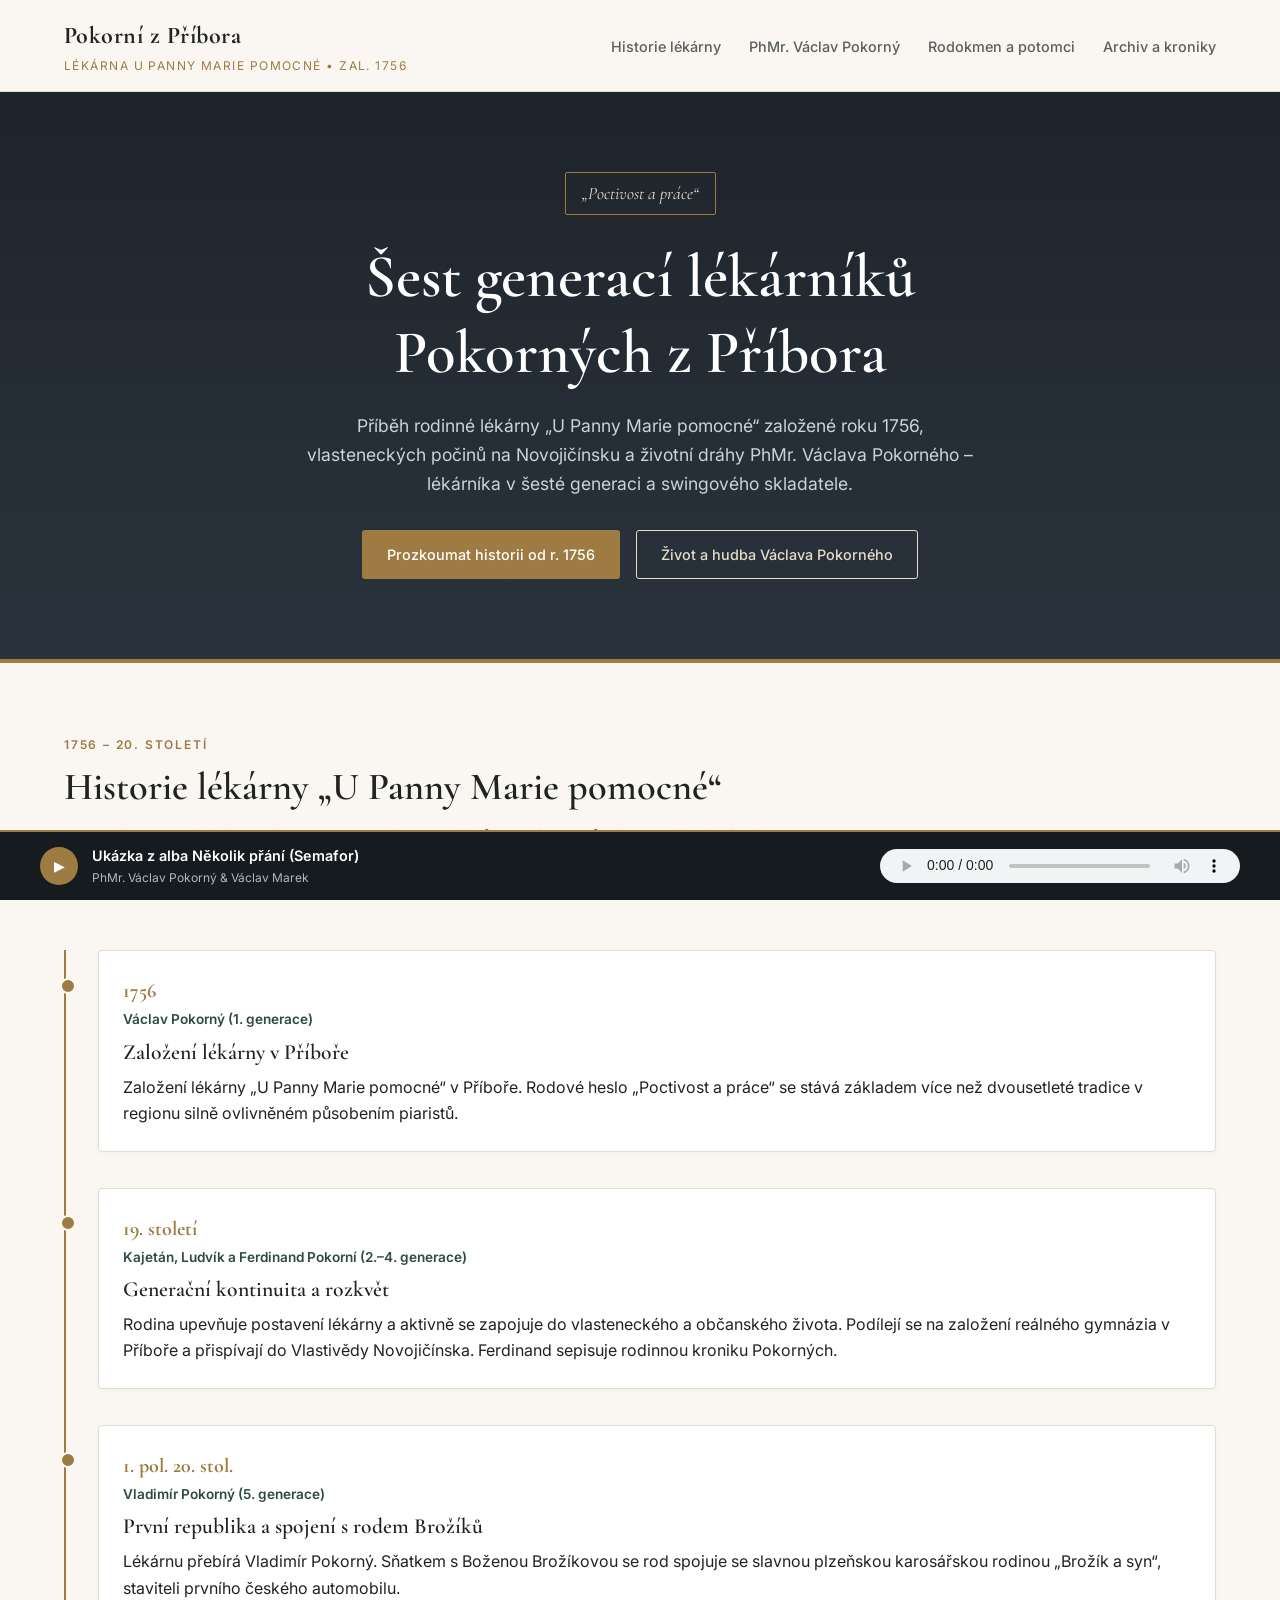
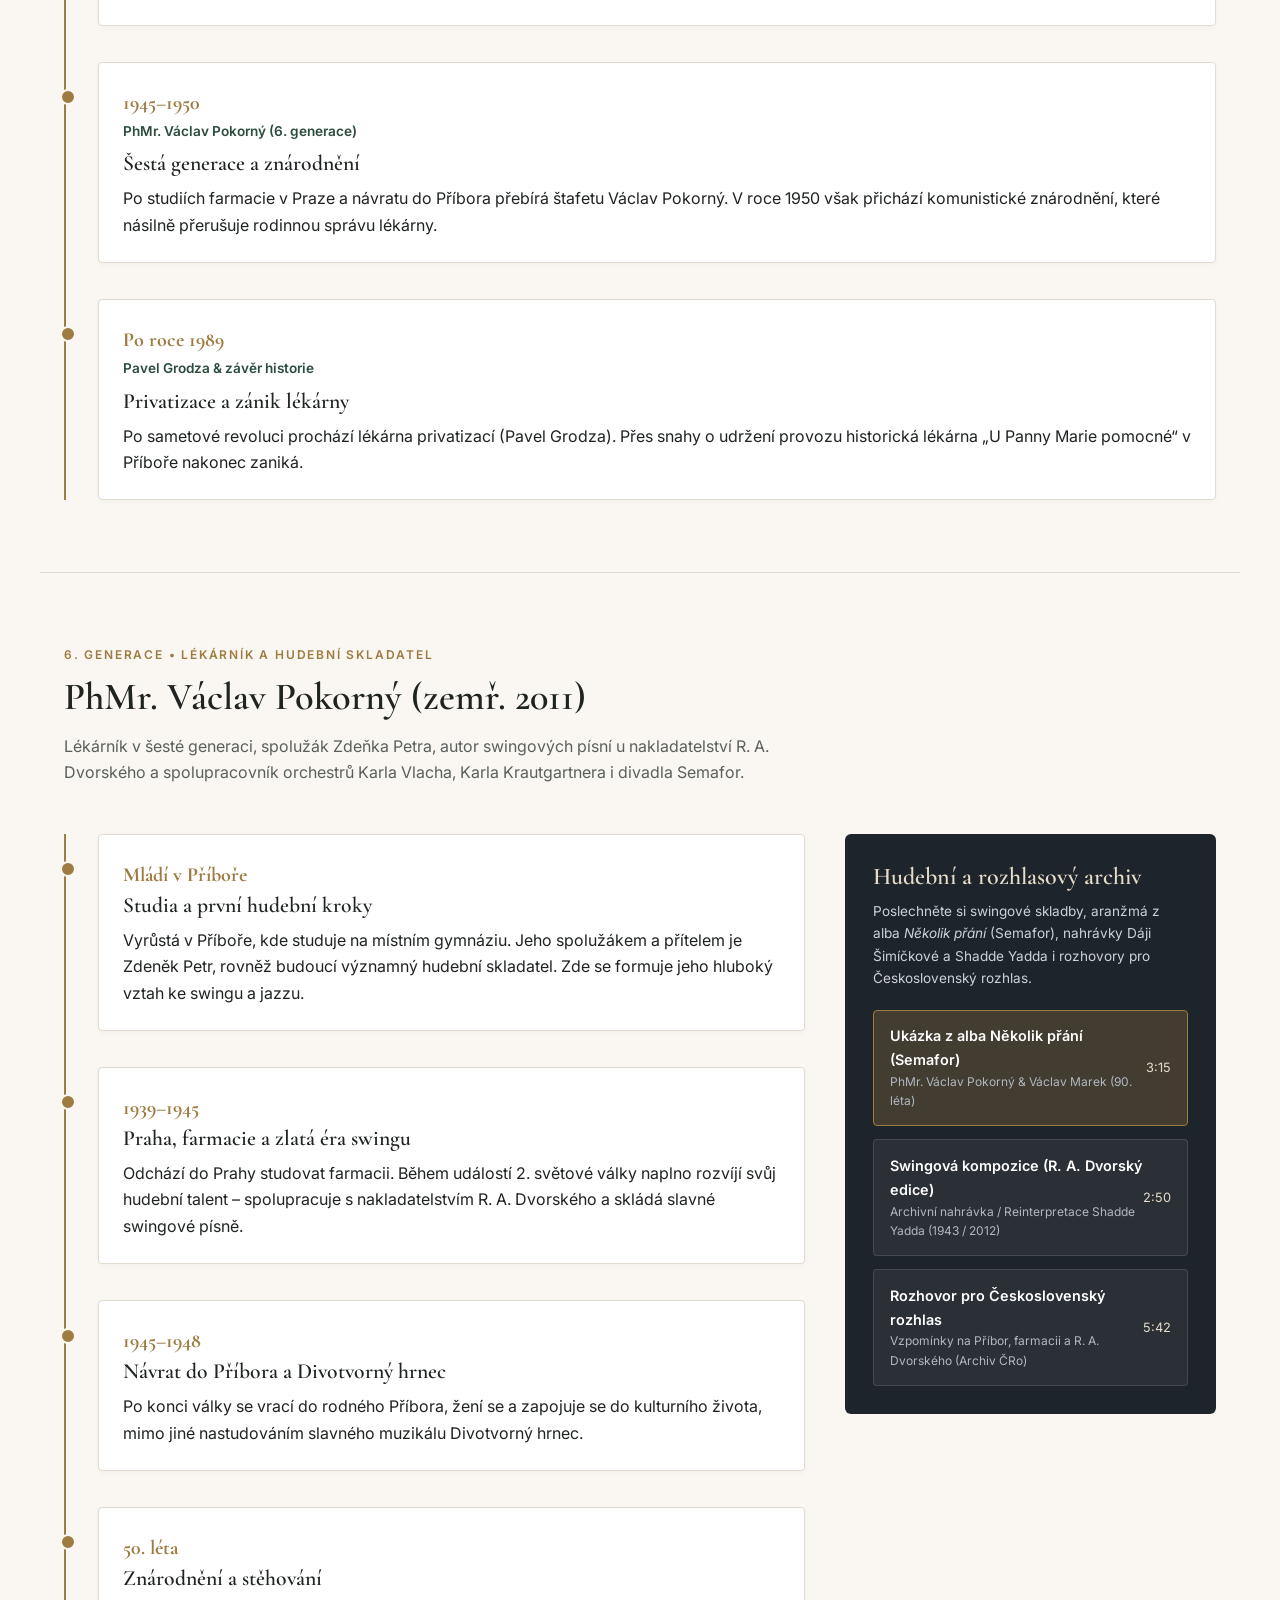
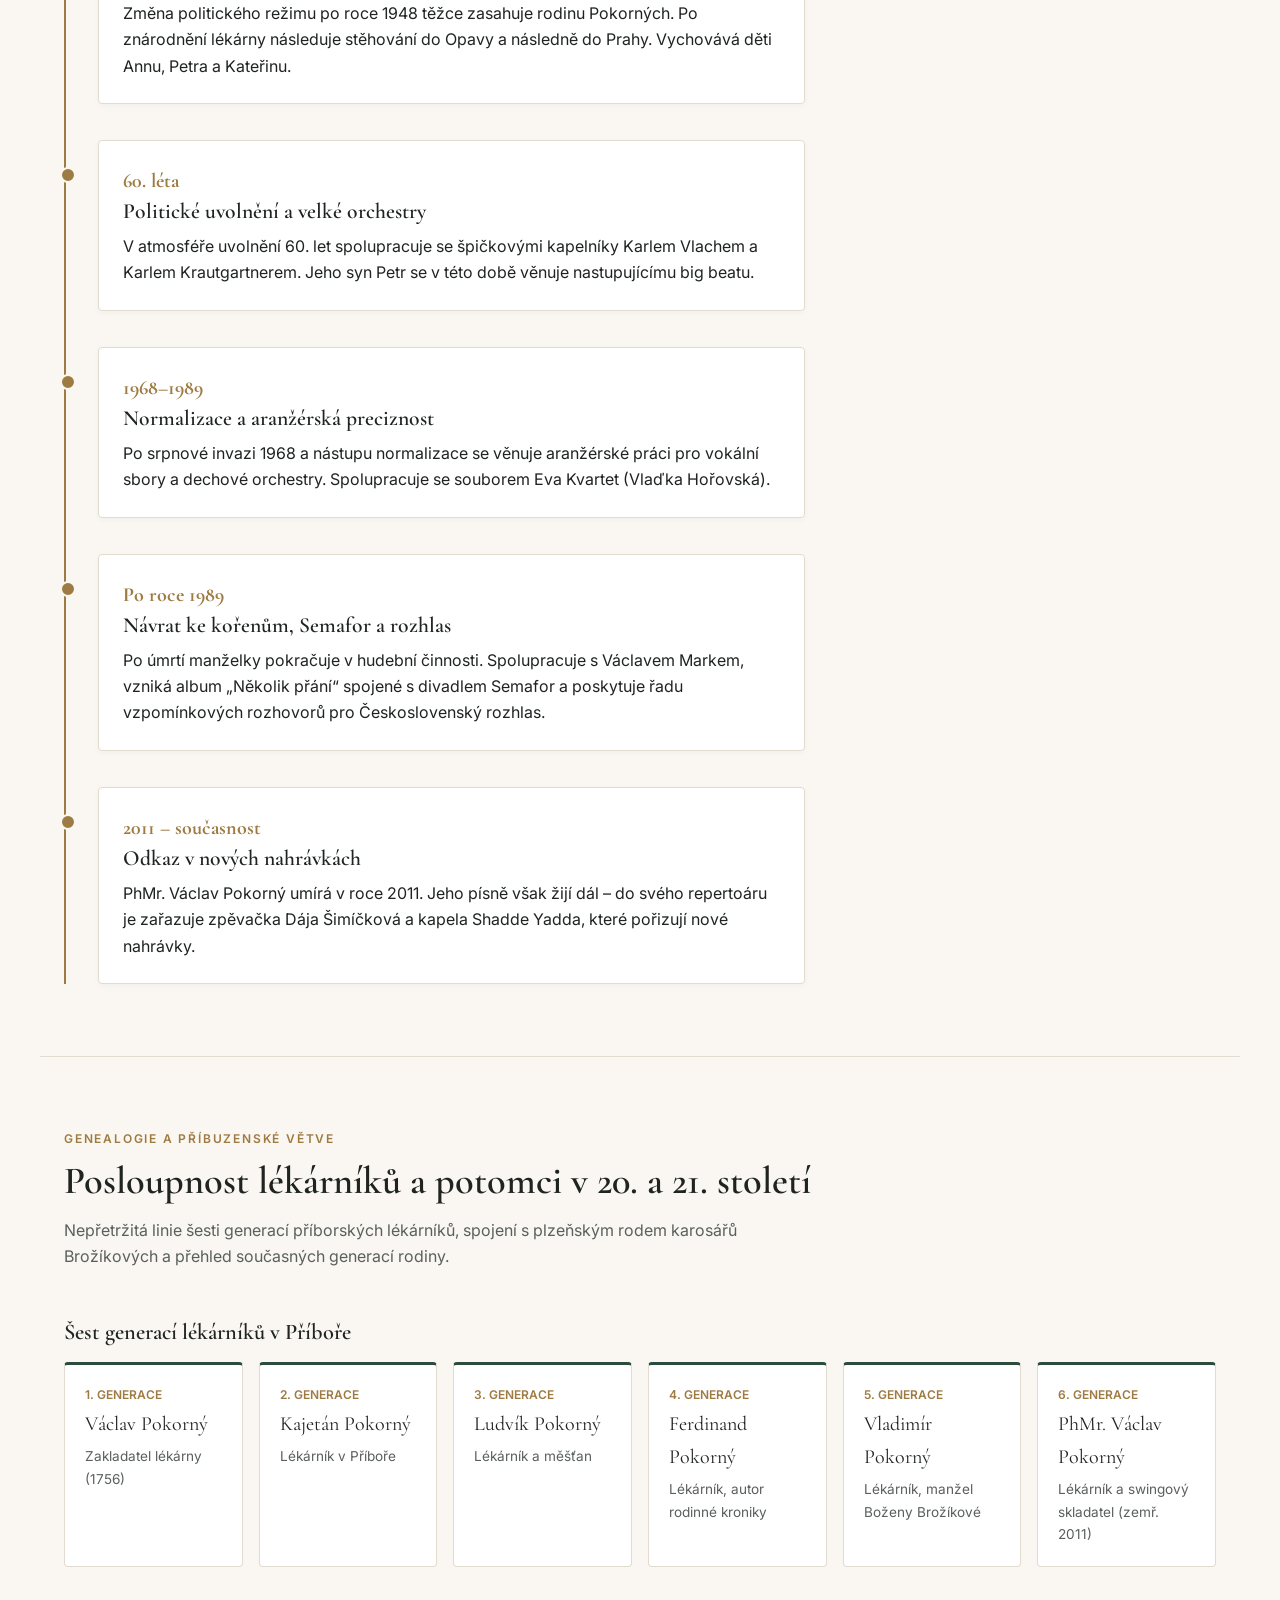
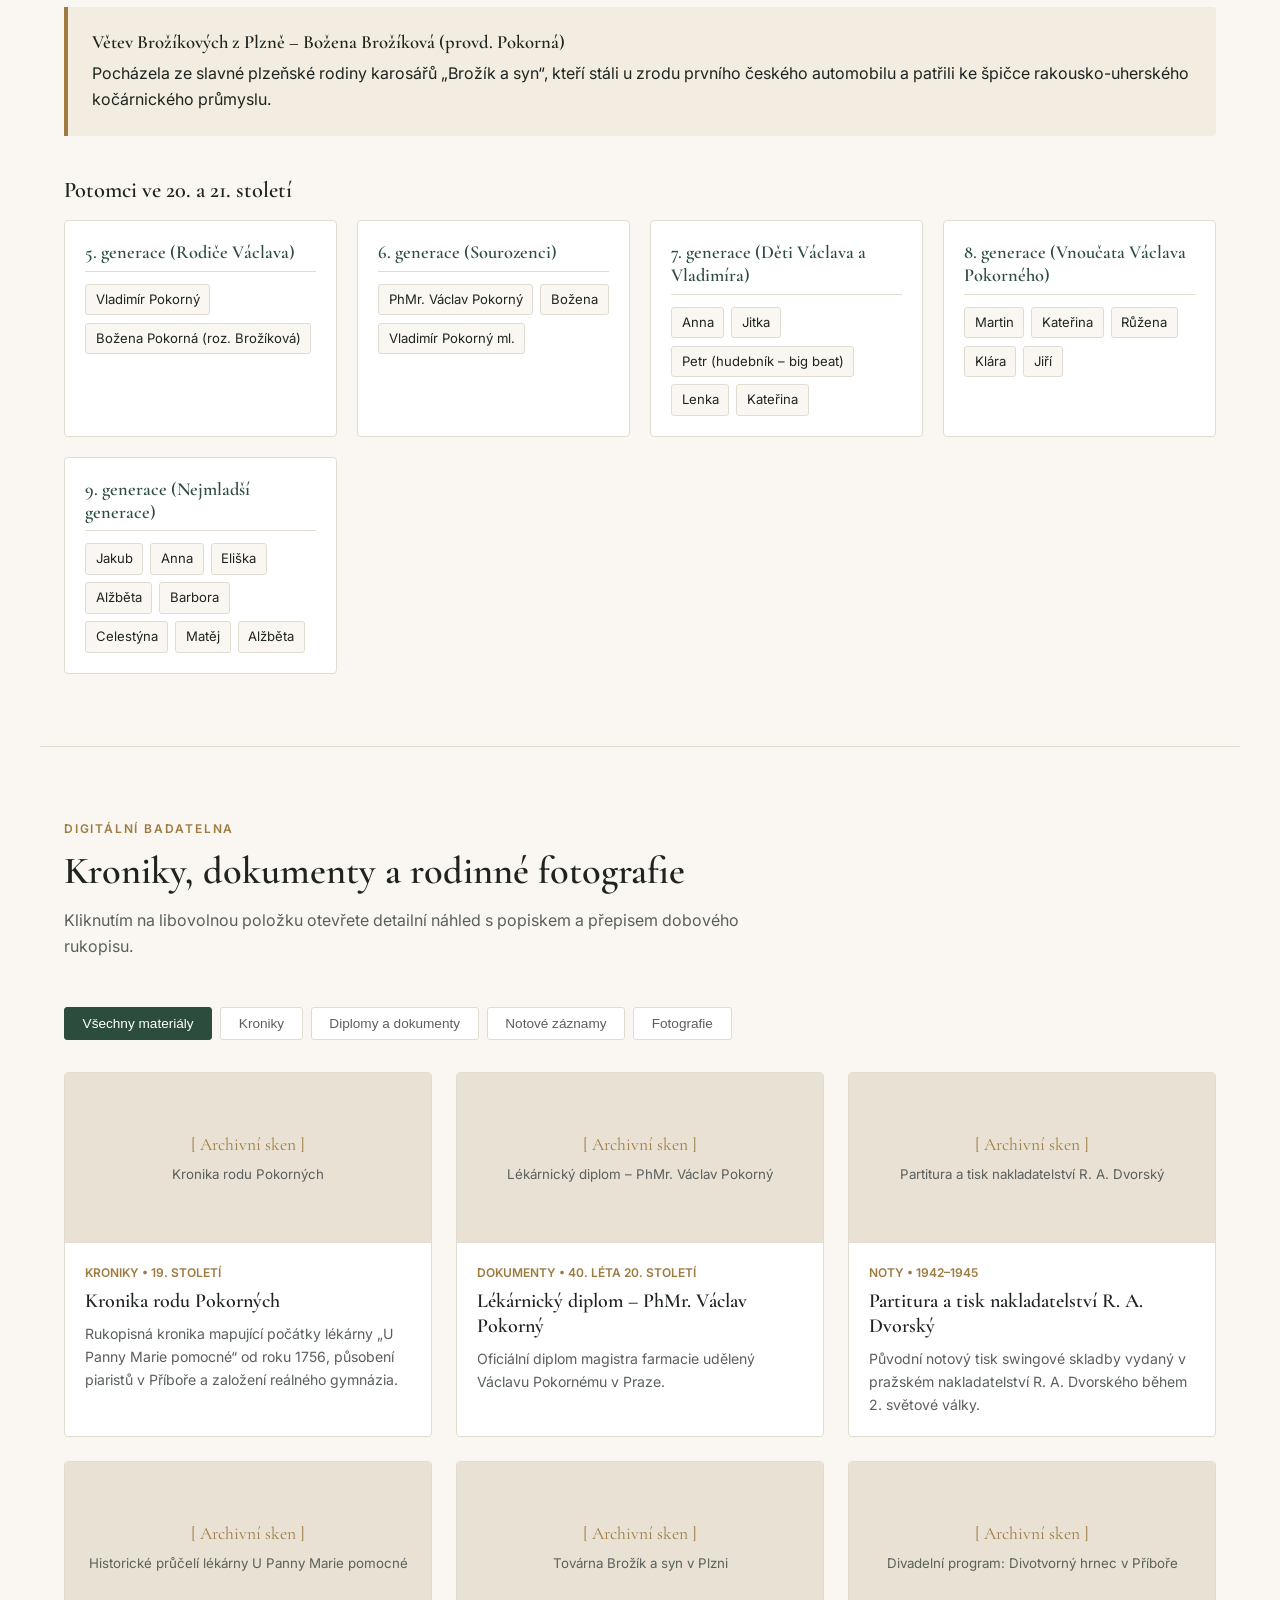
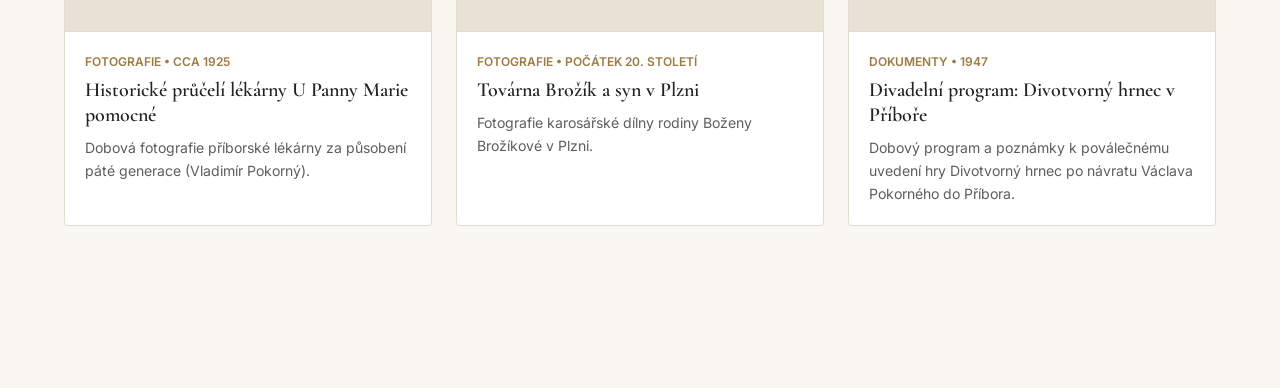
==== index.html @ 1d38cc92 "On branch master Initial commit  Changes to be committed: new file:   README.md new file:   css/styl" ====
<!DOCTYPE html>
<html lang="cs">
<head>
  <meta charset="UTF-8" />
  <meta name="viewport" content="width=device-width, initial-scale=1.0" />
  <title>Rod Pokorných z Příbora | Šest generací lékárníků</title>
  <link rel="preconnect" href="https://fonts.googleapis.com">
  <link rel="preconnect" href="https://fonts.gstatic.com" crossorigin>
  <link href="https://fonts.googleapis.com/css2?family=Cormorant+Garamond:ital,wght@0,500;0,600;0,700;1,400&family=Inter:wght@400;500;600&display=swap" rel="stylesheet">
  <link rel="stylesheet" href="css/styles.css" />
</head>
<body>

  <header class="site-header">
    <div class="nav-container">
      <a href="#" class="brand">
        <span class="brand-title">Pokorní z Příbora</span>
        <span class="brand-subtitle">Lékárna U Panny Marie pomocné • Zal. 1756</span>
      </a>
      <nav>
        <ul class="nav-links">
          <li><a href="#lekarna">Historie lékárny</a></li>
          <li><a href="#vaclav-pokorny">PhMr. Václav Pokorný</a></li>
          <li><a href="#rodokmen">Rodokmen a potomci</a></li>
          <li><a href="#archiv">Archiv a kroniky</a></li>
        </ul>
      </nav>
    </div>
  </header>

  <section class="hero">
    <div class="hero-inner">
      <div class="motto-badge">„Poctivost a práce“</div>
      <h1>Šest generací lékárníků Pokorných z Příbora</h1>
      <p>
        Příběh rodinné lékárny „U Panny Marie pomocné“ založené roku 1756, vlasteneckých počinů na Novojičínsku a životní dráhy PhMr. Václava Pokorného – lékárníka v šesté generaci a swingového skladatele.
      </p>
      <div class="hero-actions">
        <a href="#lekarna" class="btn btn-primary">Prozkoumat historii od r. 1756</a>
        <a href="#vaclav-pokorny" class="btn btn-outline">Život a hudba Václava Pokorného</a>
      </div>
    </div>
  </section>

  <!-- Section 1: Pharmacy History -->
  <section id="lekarna" class="section">
    <div class="section-header">
      <span class="section-eyebrow">1756 – 20. století</span>
      <h2 class="section-title">Historie lékárny „U Panny Marie pomocné“</h2>
      <p class="section-desc">
        Od založení první lékárny Václavem Pokorným v době působení piaristů, přes založení reálného gymnázia v Příboře a sepsání rodinné kroniky Ferdinandem Pokorným, až po znárodnění v roce 1950 a polistopadovou privatizaci.
      </p>
    </div>
    <div id="pharmacy-timeline" class="timeline"></div>
  </section>

  <!-- Section 2: PhMr. Václav Pokorný -->
  <section id="vaclav-pokorny" class="section">
    <div class="section-header">
      <span class="section-eyebrow">6. generace • Lékárník a hudební skladatel</span>
      <h2 class="section-title">PhMr. Václav Pokorný (zemř. 2011)</h2>
      <p class="section-desc">
        Lékárník v šesté generaci, spolužák Zdeňka Petra, autor swingových písní u nakladatelství R. A. Dvorského a spolupracovník orchestrů Karla Vlacha, Karla Krautgartnera i divadla Semafor.
      </p>
    </div>

    <div class="bio-grid">
      <div id="vaclav-timeline" class="timeline"></div>

      <aside class="audio-card-panel">
        <h3>Hudební a rozhlasový archiv</h3>
        <p style="font-size:0.85rem; color:#cbd2d9;">
          Poslechněte si swingové skladby, aranžmá z alba <em>Několik přání</em> (Semafor), nahrávky Dáji Šimíčkové a Shadde Yadda i rozhovory pro Československý rozhlas.
        </p>
        <div id="track-list" class="track-list"></div>
      </aside>
    </div>
  </section>

  <!-- Section 3: Family Tree & Descendants -->
  <section id="rodokmen" class="section">
    <div class="section-header">
      <span class="section-eyebrow">Genealogie a příbuzenské větve</span>
      <h2 class="section-title">Posloupnost lékárníků a potomci v 20. a 21. století</h2>
      <p class="section-desc">
        Nepřetržitá linie šesti generací příborských lékárníků, spojení s plzeňským rodem karosářů Brožíkových a přehled současných generací rodiny.
      </p>
    </div>

    <h3 style="margin-bottom:1rem; font-size:1.4rem;">Šest generací lékárníků v Příboře</h3>
    <div id="pharmacists-chain" class="lineage-chain"></div>

    <div id="brozik-box" class="brozik-callout"></div>

    <h3 style="margin-bottom:1rem; font-size:1.4rem;">Potomci ve 20. a 21. století</h3>
    <div id="modern-generations" class="generations-grid"></div>
  </section>

  <!-- Section 4: Archive & Chronicles -->
  <section id="archiv" class="section" style="border-bottom:none;">
    <div class="section-header">
      <span class="section-eyebrow">Digitální badatelna</span>
      <h2 class="section-title">Kroniky, dokumenty a rodinné fotografie</h2>
      <p class="section-desc">
        Kliknutím na libovolnou položku otevřete detailní náhled s popiskem a přepisem dobového rukopisu.
      </p>
    </div>

    <div class="filter-bar">
      <button class="filter-btn active" data-filter="all">Všechny materiály</button>
      <button class="filter-btn" data-filter="kroniky">Kroniky</button>
      <button class="filter-btn" data-filter="dokumenty">Diplomy a dokumenty</button>
      <button class="filter-btn" data-filter="noty">Notové záznamy</button>
      <button class="filter-btn" data-filter="fotografie">Fotografie</button>
    </div>

    <div id="archive-grid" class="archive-grid"></div>
  </section>

  <!-- Document Inspector Modal -->
  <div id="archive-modal" class="modal-backdrop">
    <div class="modal-window">
      <div class="modal-preview">
        <div style="font-family:var(--font-serif); font-size:1.4rem; margin-bottom:0.5rem;">Náhled archiválie</div>
        <p style="font-size:0.85rem; color:#b0b8c1;">Zde se zobrazí naskenovaný dokument ve vysokém rozlišení (JPG/PDF).</p>
      </div>
      <div class="modal-details">
        <div>
          <div id="modal-meta" class="archive-meta"></div>
          <h3 id="modal-title" style="font-size:1.6rem; margin:0.5rem 0;"></h3>
          <p id="modal-desc" style="color:var(--text-secondary); font-size:0.92rem;"></p>
          <div class="transcription-box">
            <strong>Přepis / Poznámka k dokumentu:</strong>
            <p id="modal-transcription" style="margin-top:0.35rem;"></p>
          </div>
        </div>
        <div style="margin-top:1.5rem; text-align:right;">
          <button id="modal-close" class="btn btn-primary">Zavřít náhled</button>
        </div>
      </div>
    </div>
  </div>

  <!-- Persistent Audio Player Bar -->
  <div class="audio-bar">
    <div class="audio-bar-inner">
      <div class="now-playing">
        <button id="bar-play-btn" class="play-btn" title="Přehrát / Pozastavit">▶</button>
        <div>
          <div id="bar-track-title" style="font-weight:600; font-size:0.9rem;">Vyberte skladbu</div>
          <div id="bar-track-sub" style="font-size:0.75rem; color:#b0b8c1;">Archiv PhMr. Václava Pokorného</div>
        </div>
      </div>
      <audio id="main-audio" controls style="height:34px; max-width:360px; width:100%;"></audio>
    </div>
  </div>

  <script src="data/content.js"></script>
  <script src="js/app.js"></script>
</body>
</html>
---- css/styles.css ----
:root {
  --bg-parchment: #faf7f2;
  --bg-card: #ffffff;
  --bg-dark: #1e242b;
  --text-primary: #1f2421;
  --text-secondary: #5a605d;
  --accent-gold: #9e7b42;
  --accent-gold-light: #e6dcc8;
  --accent-green: #2c4c3e;
  --border-subtle: #e2dcd0;
  --font-serif: 'Cormorant Garamond', Georgia, serif;
  --font-sans: 'Inter', -apple-system, BlinkMacSystemFont, sans-serif;
}

* {
  box-sizing: border-box;
  margin: 0;
  padding: 0;
}

html {
  scroll-behavior: smooth;
}

body {
  background-color: var(--bg-parchment);
  color: var(--text-primary);
  font-family: var(--font-sans);
  line-height: 1.65;
  padding-bottom: 90px;
}

h1, h2, h3, h4 {
  font-family: var(--font-serif);
  font-weight: 600;
  line-height: 1.25;
}

/* Header & Navigation */
.site-header {
  position: sticky;
  top: 0;
  z-index: 100;
  background: rgba(250, 247, 242, 0.95);
  backdrop-filter: blur(8px);
  border-bottom: 1px solid var(--border-subtle);
}

.nav-container {
  max-width: 1200px;
  margin: 0 auto;
  padding: 1rem 1.5rem;
  display: flex;
  justify-content: space-between;
  align-items: center;
}

.brand {
  text-decoration: none;
  color: var(--text-primary);
  display: flex;
  flex-direction: column;
}

.brand-title {
  font-family: var(--font-serif);
  font-size: 1.5rem;
  font-weight: 700;
  letter-spacing: 0.02em;
}

.brand-subtitle {
  font-size: 0.75rem;
  text-transform: uppercase;
  letter-spacing: 0.12em;
  color: var(--accent-gold);
}

.nav-links {
  display: flex;
  gap: 1.75rem;
  list-style: none;
}

.nav-links a {
  text-decoration: none;
  color: var(--text-secondary);
  font-size: 0.9rem;
  font-weight: 500;
  transition: color 0.2s;
}

.nav-links a:hover {
  color: var(--accent-gold);
}

/* Hero Section */
.hero {
  background: linear-gradient(180deg, #1e242b 0%, #2a333d 100%);
  color: #faf7f2;
  padding: 5rem 1.5rem;
  text-align: center;
  border-bottom: 4px solid var(--accent-gold);
}

.hero-inner {
  max-width: 820px;
  margin: 0 auto;
}

.motto-badge {
  display: inline-block;
  padding: 0.35rem 1rem;
  border: 1px solid var(--accent-gold);
  color: #e6dcc8;
  font-family: var(--font-serif);
  font-style: italic;
  font-size: 1.1rem;
  margin-bottom: 1.5rem;
  border-radius: 2px;
}

.hero h1 {
  font-size: clamp(2.4rem, 5vw, 3.8rem);
  margin-bottom: 1.25rem;
  color: #ffffff;
}

.hero p {
  font-size: 1.1rem;
  color: #cbd2d9;
  max-width: 680px;
  margin: 0 auto 2rem;
}

.hero-actions {
  display: flex;
  gap: 1rem;
  justify-content: center;
  flex-wrap: wrap;
}

.btn {
  display: inline-block;
  padding: 0.75rem 1.5rem;
  font-size: 0.9rem;
  font-weight: 500;
  text-decoration: none;
  border-radius: 3px;
  cursor: pointer;
  transition: all 0.2s ease;
  border: 1px solid transparent;
}

.btn-primary {
  background-color: var(--accent-gold);
  color: #ffffff;
}

.btn-primary:hover {
  background-color: #846533;
}

.btn-outline {
  border-color: #e6dcc8;
  color: #e6dcc8;
  background: transparent;
}

.btn-outline:hover {
  background: rgba(230, 220, 200, 0.1);
}

/* Sections */
.section {
  max-width: 1200px;
  margin: 0 auto;
  padding: 4.5rem 1.5rem;
  border-bottom: 1px solid var(--border-subtle);
}

.section-header {
  margin-bottom: 3rem;
}

.section-eyebrow {
  text-transform: uppercase;
  font-size: 0.75rem;
  letter-spacing: 0.15em;
  color: var(--accent-gold);
  font-weight: 600;
  display: block;
  margin-bottom: 0.5rem;
}

.section-title {
  font-size: 2.4rem;
  color: var(--text-primary);
  margin-bottom: 0.75rem;
}

.section-desc {
  color: var(--text-secondary);
  max-width: 720px;
}

/* Timeline Layout */
.timeline {
  position: relative;
  padding-left: 2rem;
  border-left: 2px solid var(--accent-gold);
  display: flex;
  flex-direction: column;
  gap: 2.25rem;
}

.timeline-item {
  position: relative;
  background: var(--bg-card);
  border: 1px solid var(--border-subtle);
  padding: 1.5rem;
  border-radius: 4px;
  box-shadow: 0 2px 6px rgba(0,0,0,0.03);
}

.timeline-item::before {
  content: '';
  position: absolute;
  left: -2.45rem;
  top: 1.65rem;
  width: 12px;
  height: 12px;
  border-radius: 50%;
  background: var(--accent-gold);
  border: 2px solid var(--bg-parchment);
}

.timeline-year {
  font-family: var(--font-serif);
  font-size: 1.25rem;
  font-weight: 700;
  color: var(--accent-gold);
}

.timeline-person {
  font-size: 0.85rem;
  font-weight: 600;
  color: var(--accent-green);
  margin-bottom: 0.5rem;
}

.timeline-title {
  font-size: 1.35rem;
  margin-bottom: 0.5rem;
}

/* Two Column Bio + Audio */
.bio-grid {
  display: grid;
  grid-template-columns: 2fr 1fr;
  gap: 2.5rem;
  align-items: start;
}

.audio-card-panel {
  background: var(--bg-dark);
  color: #ffffff;
  padding: 1.75rem;
  border-radius: 6px;
  position: sticky;
  top: 90px;
}

.audio-card-panel h3 {
  font-size: 1.5rem;
  margin-bottom: 0.5rem;
  color: #e6dcc8;
}

.track-list {
  margin-top: 1.25rem;
  display: flex;
  flex-direction: column;
  gap: 0.85rem;
}

.track-item {
  background: rgba(255,255,255,0.06);
  border: 1px solid rgba(255,255,255,0.12);
  padding: 0.85rem 1rem;
  border-radius: 4px;
  cursor: pointer;
  display: flex;
  justify-content: space-between;
  align-items: center;
  transition: background 0.2s;
}

.track-item:hover, .track-item.active {
  background: rgba(158, 123, 66, 0.28);
  border-color: var(--accent-gold);
}

.track-info-title {
  font-weight: 600;
  font-size: 0.9rem;
}

.track-info-sub {
  font-size: 0.75rem;
  color: #b0b8c1;
}

/* Family Tree Section */
.lineage-chain {
  display: grid;
  grid-template-columns: repeat(auto-fit, minmax(175px, 1fr));
  gap: 1rem;
  margin-bottom: 2.5rem;
}

.lineage-node {
  background: var(--bg-card);
  border: 1px solid var(--border-subtle);
  border-top: 3px solid var(--accent-green);
  padding: 1.25rem;
  border-radius: 4px;
}

.lineage-gen {
  font-size: 0.75rem;
  text-transform: uppercase;
  color: var(--accent-gold);
  font-weight: 600;
}

.lineage-name {
  font-family: var(--font-serif);
  font-size: 1.25rem;
  margin: 0.25rem 0;
}

.lineage-role {
  font-size: 0.85rem;
  color: var(--text-secondary);
}

.brozik-callout {
  background: #f2ece1;
  border-left: 4px solid var(--accent-gold);
  padding: 1.5rem;
  margin-bottom: 2.5rem;
  border-radius: 0 4px 4px 0;
}

.generations-grid {
  display: grid;
  grid-template-columns: repeat(auto-fit, minmax(220px, 1fr));
  gap: 1.25rem;
}

.gen-card {
  background: var(--bg-card);
  border: 1px solid var(--border-subtle);
  padding: 1.25rem;
  border-radius: 4px;
}

.gen-card h4 {
  font-size: 1.15rem;
  margin-bottom: 0.75rem;
  color: var(--accent-green);
  border-bottom: 1px solid var(--border-subtle);
  padding-bottom: 0.4rem;
}

.member-tags {
  display: flex;
  flex-wrap: wrap;
  gap: 0.45rem;
}

.member-tag {
  background: var(--bg-parchment);
  border: 1px solid var(--border-subtle);
  padding: 0.25rem 0.6rem;
  font-size: 0.82rem;
  border-radius: 3px;
}

/* Archive Filter & Grid */
.filter-bar {
  display: flex;
  gap: 0.5rem;
  margin-bottom: 2rem;
  flex-wrap: wrap;
}

.filter-btn {
  padding: 0.5rem 1.1rem;
  border: 1px solid var(--border-subtle);
  background: var(--bg-card);
  color: var(--text-secondary);
  font-size: 0.85rem;
  border-radius: 3px;
  cursor: pointer;
}

.filter-btn.active {
  background: var(--accent-green);
  color: #ffffff;
  border-color: var(--accent-green);
}

.archive-grid {
  display: grid;
  grid-template-columns: repeat(auto-fill, minmax(300px, 1fr));
  gap: 1.5rem;
}

.archive-card {
  background: var(--bg-card);
  border: 1px solid var(--border-subtle);
  border-radius: 4px;
  overflow: hidden;
  display: flex;
  flex-direction: column;
  cursor: pointer;
  transition: transform 0.2s, box-shadow 0.2s;
}

.archive-card:hover {
  transform: translateY(-3px);
  box-shadow: 0 8px 20px rgba(0,0,0,0.07);
}

.archive-thumb {
  height: 170px;
  background: #e9e2d4;
  display: flex;
  flex-direction: column;
  align-items: center;
  justify-content: center;
  color: var(--accent-gold);
  border-bottom: 1px solid var(--border-subtle);
  padding: 1rem;
  text-align: center;
}

.archive-body {
  padding: 1.25rem;
  flex: 1;
}

.archive-meta {
  font-size: 0.75rem;
  text-transform: uppercase;
  color: var(--accent-gold);
  font-weight: 600;
}

.archive-title {
  font-size: 1.25rem;
  margin: 0.35rem 0 0.5rem;
}

.archive-desc {
  font-size: 0.88rem;
  color: var(--text-secondary);
}

/* Modal Inspector */
.modal-backdrop {
  position: fixed;
  inset: 0;
  background: rgba(15, 18, 22, 0.78);
  display: none;
  align-items: center;
  justify-content: center;
  z-index: 300;
  padding: 1.5rem;
}

.modal-backdrop.open {
  display: flex;
}

.modal-window {
  background: var(--bg-card);
  max-width: 850px;
  width: 100%;
  border-radius: 6px;
  overflow: hidden;
  display: grid;
  grid-template-columns: 1.1fr 1fr;
  box-shadow: 0 20px 50px rgba(0,0,0,0.3);
}

.modal-preview {
  background: #232931;
  color: #e6dcc8;
  min-height: 340px;
  display: flex;
  flex-direction: column;
  align-items: center;
  justify-content: center;
  padding: 2rem;
  text-align: center;
}

.modal-details {
  padding: 2rem;
  display: flex;
  flex-direction: column;
  justify-content: space-between;
}

.transcription-box {
  background: var(--bg-parchment);
  border-left: 3px solid var(--accent-gold);
  padding: 0.85rem;
  font-family: var(--font-serif);
  font-style: italic;
  margin-top: 1rem;
}

/* Persistent Audio Bar */
.audio-bar {
  position: fixed;
  bottom: 0;
  left: 0;
  right: 0;
  background: #161b20;
  color: #ffffff;
  border-top: 2px solid var(--accent-gold);
  padding: 0.75rem 1.5rem;
  z-index: 200;
}

.audio-bar-inner {
  max-width: 1200px;
  margin: 0 auto;
  display: flex;
  align-items: center;
  justify-content: space-between;
  gap: 1.5rem;
  flex-wrap: wrap;
}

.now-playing {
  display: flex;
  align-items: center;
  gap: 0.85rem;
}

.play-btn {
  background: var(--accent-gold);
  color: #fff;
  border: none;
  width: 38px;
  height: 38px;
  border-radius: 50%;
  cursor: pointer;
  font-weight: bold;
}

@media (max-width: 820px) {
  .bio-grid, .modal-window {
    grid-template-columns: 1fr;
  }
  .nav-links {
    display: none;
  }
}
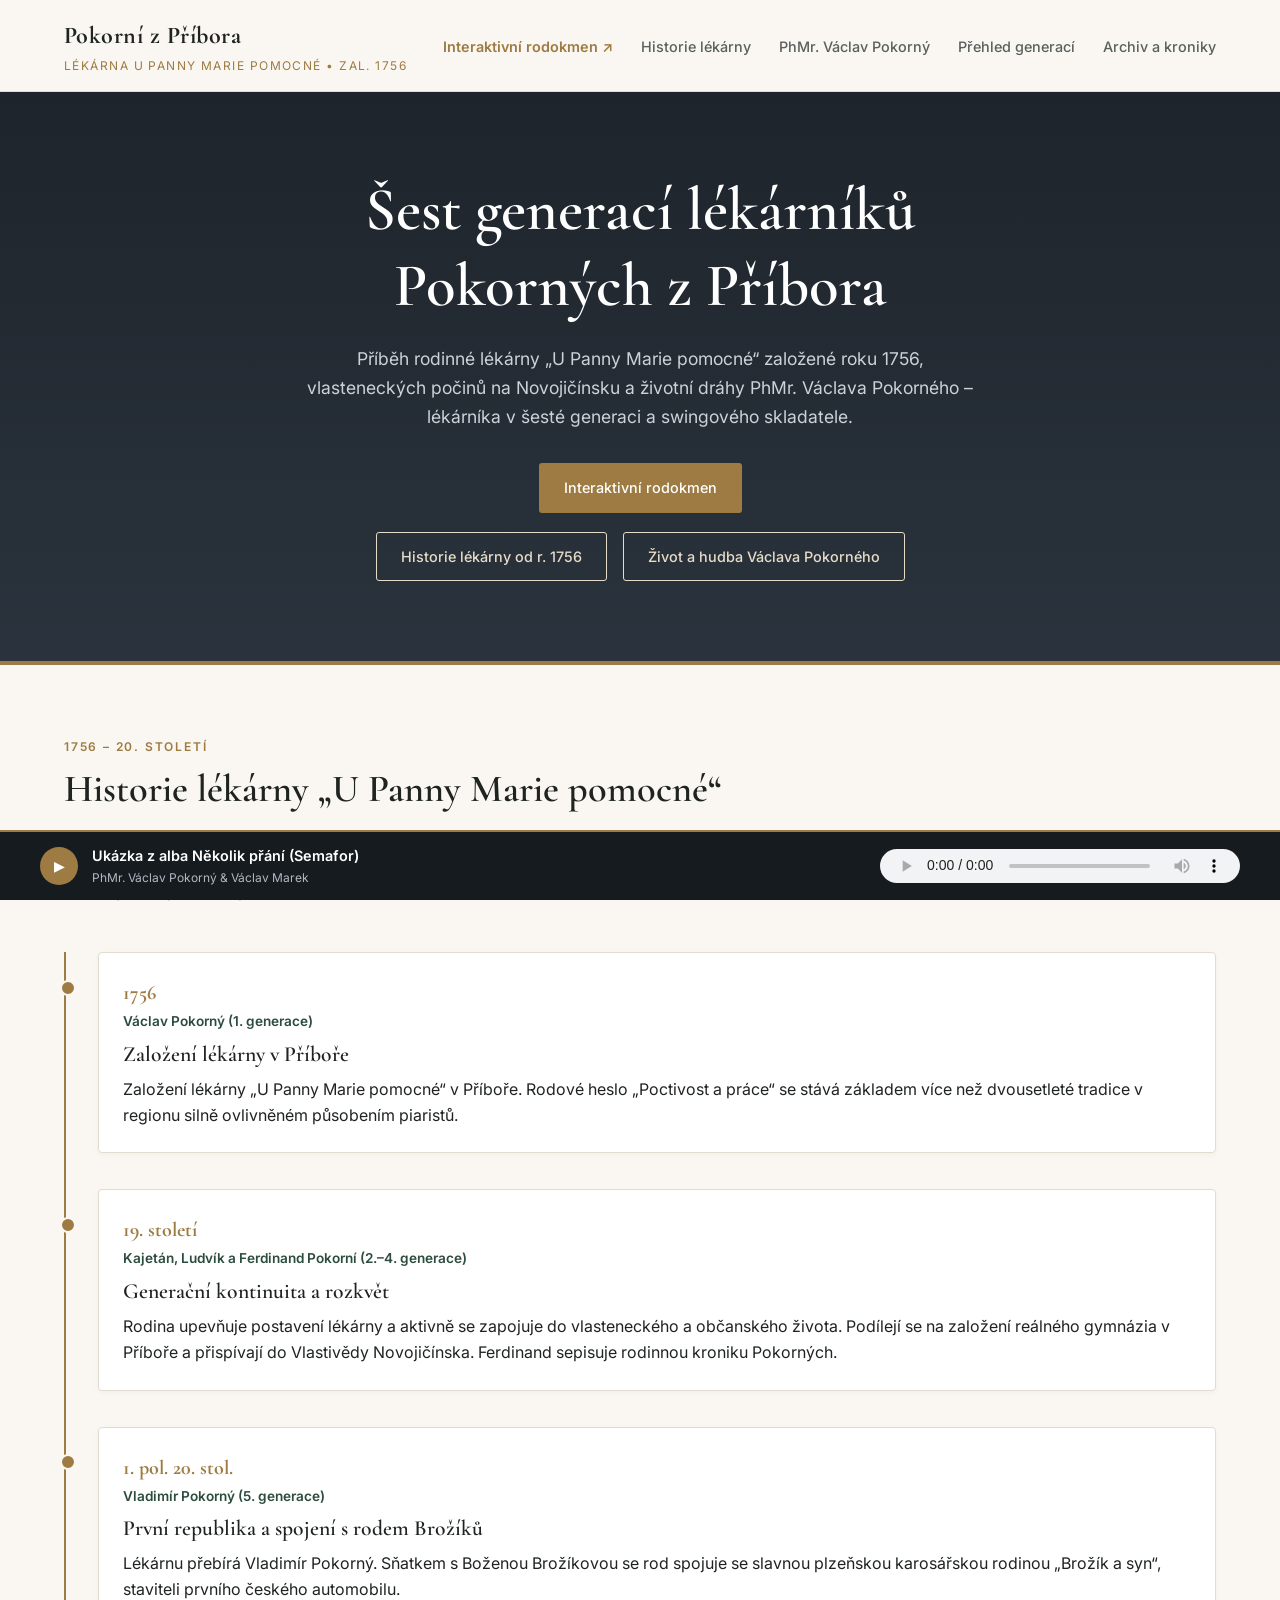
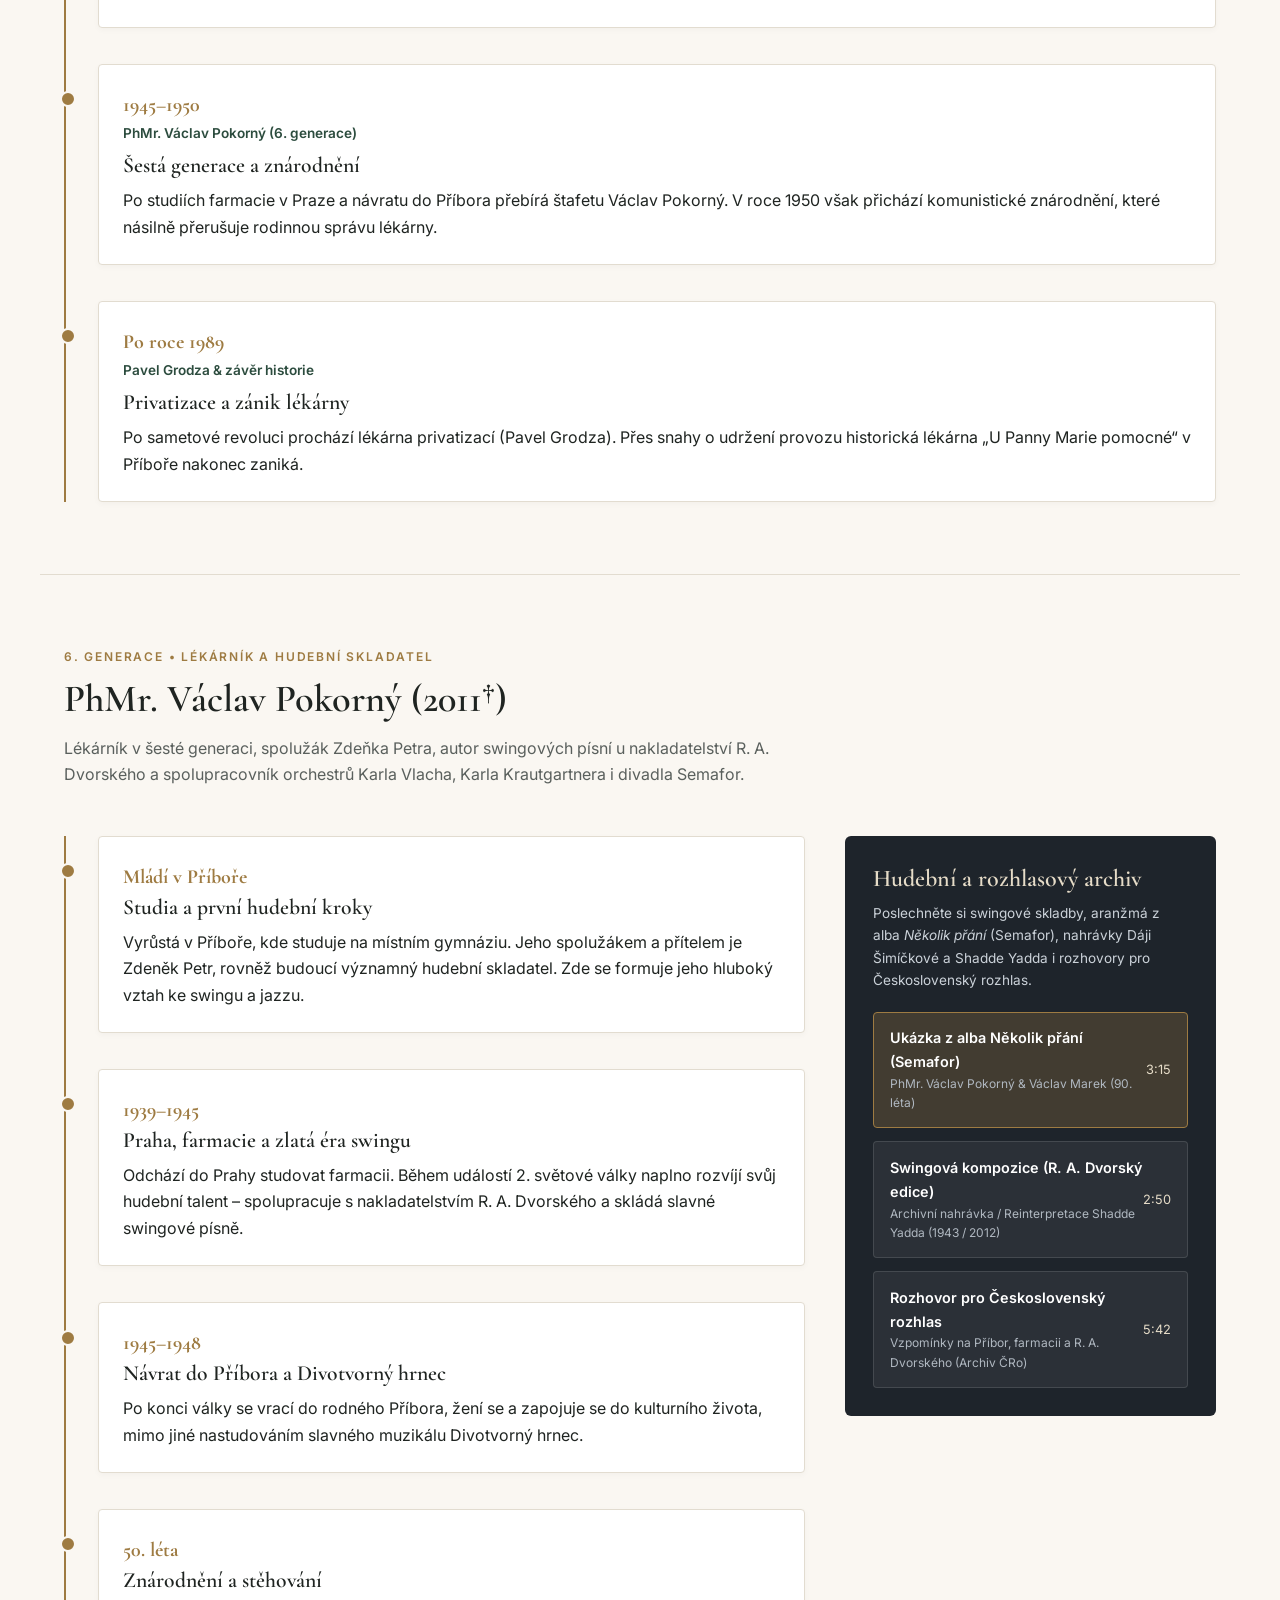
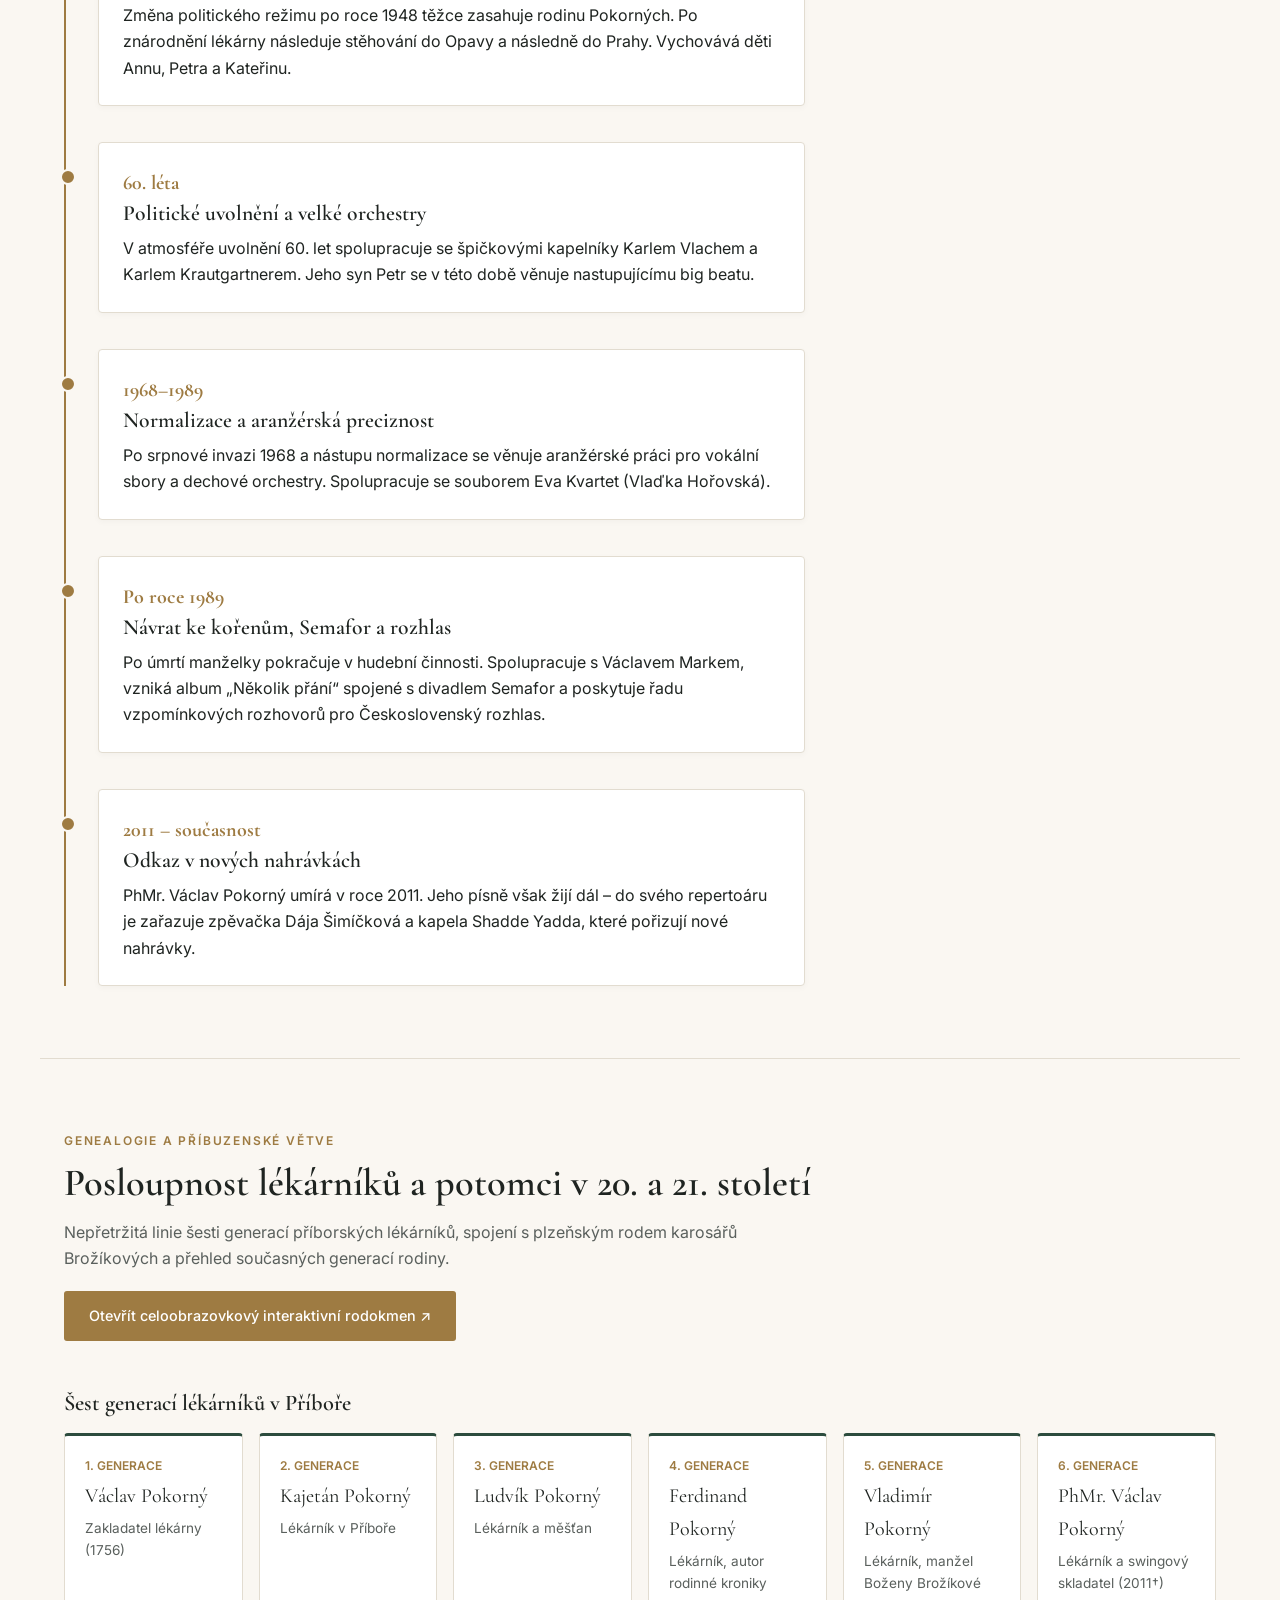
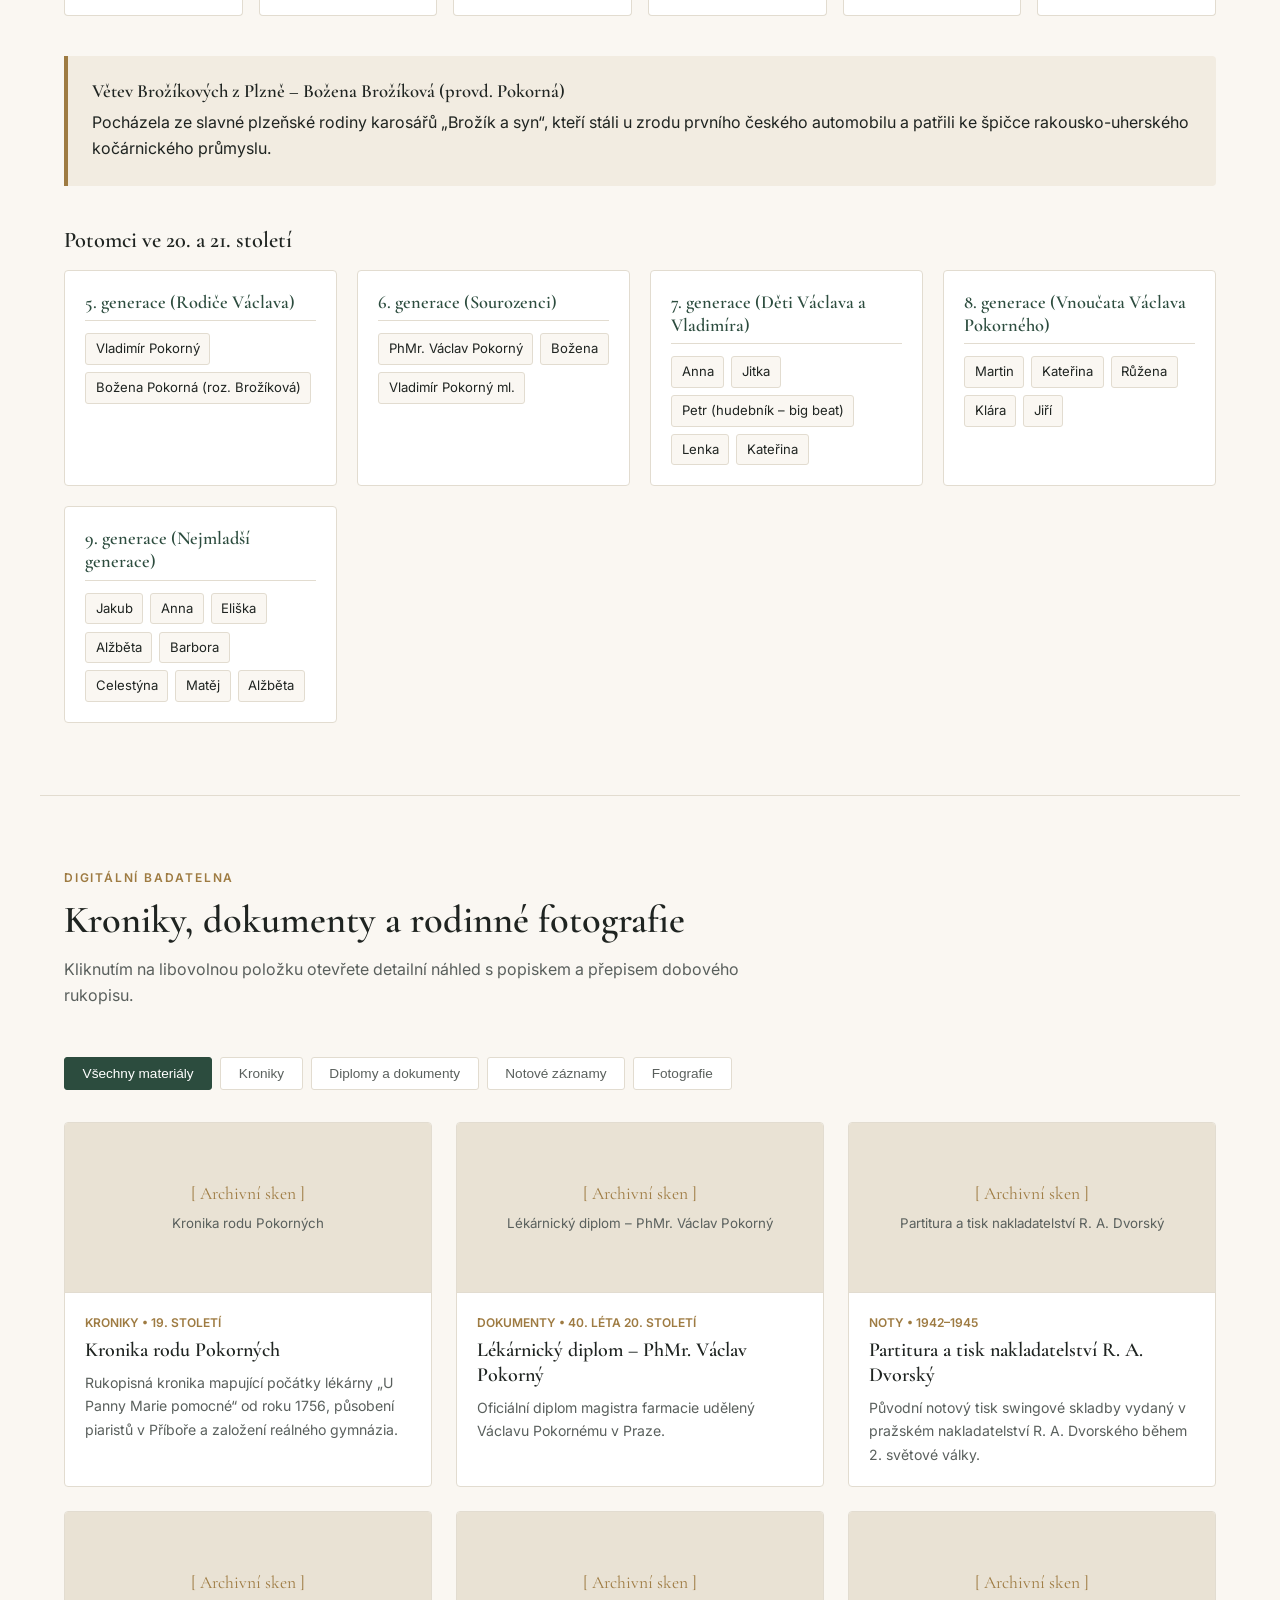
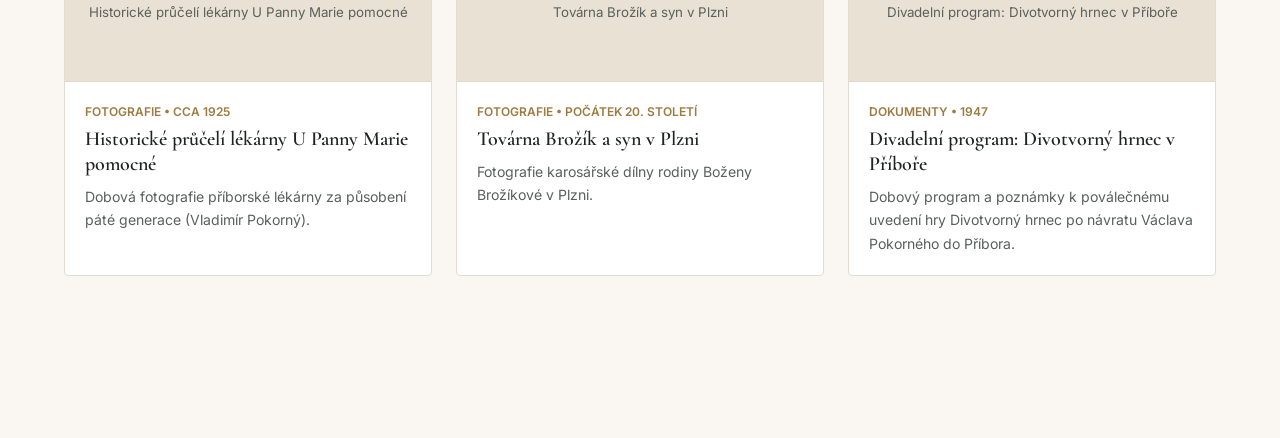
==== commit 57014324: "added rodokmen" ====
--- a/index.html
+++ b/index.html
@@ -19,9 +19,10 @@
       </a>
       <nav>
         <ul class="nav-links">
+          <li><a href="rodokmen.html" style="color:var(--accent-gold); font-weight:600;">Interaktivní rodokmen ↗</a></li>
           <li><a href="#lekarna">Historie lékárny</a></li>
           <li><a href="#vaclav-pokorny">PhMr. Václav Pokorný</a></li>
-          <li><a href="#rodokmen">Rodokmen a potomci</a></li>
+          <li><a href="#rodokmen">Přehled generací</a></li>
           <li><a href="#archiv">Archiv a kroniky</a></li>
         </ul>
       </nav>
@@ -30,14 +31,19 @@
 
   <section class="hero">
     <div class="hero-inner">
-      <div class="motto-badge">„Poctivost a práce“</div>
+      <!-- <div class="motto-badge">„Poctivost a práce“</div> -->
       <h1>Šest generací lékárníků Pokorných z Příbora</h1>
       <p>
         Příběh rodinné lékárny „U Panny Marie pomocné“ založené roku 1756, vlasteneckých počinů na Novojičínsku a životní dráhy PhMr. Václava Pokorného – lékárníka v šesté generaci a swingového skladatele.
       </p>
       <div class="hero-actions">
-        <a href="#lekarna" class="btn btn-primary">Prozkoumat historii od r. 1756</a>
-        <a href="#vaclav-pokorny" class="btn btn-outline">Život a hudba Václava Pokorného</a>
+        <div class="hero-actions-primary">
+          <a href="rodokmen.html" class="btn btn-primary">Interaktivní rodokmen</a>
+        </div>
+        <div class="hero-actions-secondary">
+          <a href="#lekarna" class="btn btn-outline">Historie lékárny od r. 1756</a>
+          <a href="#vaclav-pokorny" class="btn btn-outline">Život a hudba Václava Pokorného</a>
+        </div>
       </div>
     </div>
   </section>
@@ -58,7 +64,7 @@
   <section id="vaclav-pokorny" class="section">
     <div class="section-header">
       <span class="section-eyebrow">6. generace • Lékárník a hudební skladatel</span>
-      <h2 class="section-title">PhMr. Václav Pokorný (zemř. 2011)</h2>
+      <h2 class="section-title">PhMr. Václav Pokorný (2011†)</h2>
       <p class="section-desc">
         Lékárník v šesté generaci, spolužák Zdeňka Petra, autor swingových písní u nakladatelství R. A. Dvorského a spolupracovník orchestrů Karla Vlacha, Karla Krautgartnera i divadla Semafor.
       </p>
@@ -85,6 +91,9 @@
       <p class="section-desc">
         Nepřetržitá linie šesti generací příborských lékárníků, spojení s plzeňským rodem karosářů Brožíkových a přehled současných generací rodiny.
       </p>
+      <div style="margin-top:1.25rem;">
+        <a href="rodokmen.html" class="btn btn-primary">Otevřít celoobrazovkový interaktivní rodokmen ↗</a>
+      </div>
     </div>
 
     <h3 style="margin-bottom:1rem; font-size:1.4rem;">Šest generací lékárníků v Příboře</h3>
--- a/css/styles.css
+++ b/css/styles.css
@@ -135,6 +135,19 @@
 
 .hero-actions {
   display: flex;
+  flex-direction: column;
+  align-items: center;
+  gap: 1.15rem;
+  justify-content: center;
+}
+
+.hero-actions-primary {
+  display: flex;
+  justify-content: center;
+}
+
+.hero-actions-secondary {
+  display: flex;
   gap: 1rem;
   justify-content: center;
   flex-wrap: wrap;
@@ -311,7 +324,622 @@
   color: #b0b8c1;
 }
 
-/* Family Tree Section */
+/* ==========================================================================
+   Borderless Interactive Family Tree Page (rodokmen.html)
+   ========================================================================== */
+.tree-page-body {
+  width: 100vw;
+  height: 100vh;
+  overflow: hidden;
+  padding-bottom: 0;
+  user-select: none;
+  background-color: var(--bg-parchment);
+  background-image:
+    radial-gradient(rgba(158, 123, 66, 0.22) 1px, transparent 1px),
+    radial-gradient(rgba(44, 76, 62, 0.08) 1px, transparent 1px);
+  background-size: 28px 28px;
+  background-position: 0 0, 14px 14px;
+}
+
+.tree-viewport {
+  width: 100vw;
+  height: 100vh;
+  overflow: hidden;
+  position: relative;
+  cursor: grab;
+}
+
+.tree-viewport.dragging {
+  cursor: grabbing;
+}
+
+.tree-canvas {
+  position: absolute;
+  top: 0;
+  left: 0;
+  transform-origin: 0 0;
+  will-change: transform;
+  padding: 40px 80px 80px;
+}
+
+/* Edge-of-screen panning glow indicators */
+.edge-zone {
+  position: fixed;
+  pointer-events: none;
+  z-index: 150;
+  opacity: 0;
+  transition: opacity 0.2s ease;
+}
+
+.edge-zone.active {
+  opacity: 1;
+}
+
+.edge-top {
+  top: 0; left: 0; right: 0; height: 48px;
+  background: linear-gradient(180deg, rgba(158, 123, 66, 0.22), transparent);
+}
+
+.edge-bottom {
+  bottom: 0; left: 0; right: 0; height: 48px;
+  background: linear-gradient(0deg, rgba(158, 123, 66, 0.22), transparent);
+}
+
+.edge-left {
+  top: 0; bottom: 0; left: 0; width: 48px;
+  background: linear-gradient(90deg, rgba(158, 123, 66, 0.22), transparent);
+}
+
+.edge-right {
+  top: 0; bottom: 0; right: 0; width: 48px;
+  background: linear-gradient(270deg, rgba(158, 123, 66, 0.22), transparent);
+}
+
+/* Floating HUD Top Bar */
+.canvas-hud-top {
+  position: fixed;
+  top: 16px;
+  left: 16px;
+  right: 16px;
+  max-width: 1120px;
+  z-index: 250;
+  background: rgba(250, 247, 242, 0.94);
+  backdrop-filter: blur(8px);
+  border: 1px solid var(--border-subtle);
+  border-left: 4px solid var(--accent-gold);
+  border-radius: 6px;
+  padding: 0.65rem 1.15rem;
+  box-shadow: 0 8px 24px rgba(30, 36, 43, 0.1);
+  display: flex;
+  align-items: center;
+  gap: 1rem;
+  flex-wrap: wrap;
+}
+
+.hud-back-btn {
+  text-decoration: none;
+  color: var(--accent-green);
+  font-weight: 600;
+  font-size: 0.88rem;
+  padding: 0.35rem 0.75rem;
+  border-radius: 4px;
+  background: #efe8da;
+  border: 1px solid #d8ccb8;
+  transition: all 0.2s;
+  white-space: nowrap;
+}
+
+.hud-back-btn:hover {
+  background: var(--accent-gold);
+  color: #ffffff;
+  border-color: var(--accent-gold);
+}
+
+.hud-divider {
+  width: 1px;
+  height: 28px;
+  background: var(--border-subtle);
+}
+
+.hud-title-group {
+  display: flex;
+  flex-direction: column;
+}
+
+.hud-title {
+  font-size: 1.25rem;
+  color: var(--text-primary);
+  line-height: 1.15;
+}
+
+.hud-subtitle {
+  font-size: 0.75rem;
+  color: var(--text-secondary);
+}
+
+.hud-legend {
+  display: flex;
+  gap: 1rem;
+  flex-wrap: wrap;
+  font-size: 0.8rem;
+  font-weight: 500;
+  margin-left: auto;
+}
+
+.legend-item {
+  display: inline-flex;
+  align-items: center;
+  gap: 0.4rem;
+}
+
+.legend-dot {
+  width: 10px;
+  height: 10px;
+  border-radius: 50%;
+  display: inline-block;
+}
+
+.dot-pharmacist {
+  background-color: var(--accent-green);
+}
+
+.dot-brozik {
+  background-color: var(--accent-gold);
+}
+
+.dot-family {
+  background-color: #6b705c;
+}
+
+/* Floating Bottom-Right Corner Zoom & Tree Controls */
+.canvas-hud-corner {
+  position: fixed;
+  bottom: 20px;
+  right: 20px;
+  z-index: 250;
+  display: flex;
+  flex-direction: column;
+  align-items: flex-end;
+  gap: 0.55rem;
+}
+
+.hud-btn-group {
+  background: rgba(30, 36, 43, 0.94);
+  backdrop-filter: blur(8px);
+  border: 1px solid var(--accent-gold);
+  padding: 0.35rem;
+  border-radius: 6px;
+  display: flex;
+  align-items: center;
+  gap: 0.35rem;
+  box-shadow: 0 10px 28px rgba(0, 0, 0, 0.22);
+}
+
+.hud-btn {
+  background: rgba(255, 255, 255, 0.08);
+  color: #faf7f2;
+  border: 1px solid rgba(230, 220, 200, 0.2);
+  border-radius: 4px;
+  cursor: pointer;
+  font-family: var(--font-sans);
+  font-weight: 600;
+  transition: all 0.18s ease;
+}
+
+.hud-btn:hover {
+  background: var(--accent-gold);
+  border-color: var(--accent-gold);
+  color: #ffffff;
+}
+
+.hud-btn-icon {
+  width: 34px;
+  height: 34px;
+  font-size: 1.15rem;
+  display: inline-flex;
+  align-items: center;
+  justify-content: center;
+}
+
+.hud-btn-text {
+  padding: 0.42rem 0.75rem;
+  font-size: 0.78rem;
+}
+
+.zoom-readout {
+  color: #e6dcc8;
+  font-size: 0.8rem;
+  font-weight: 600;
+  min-width: 52px;
+  text-align: center;
+}
+
+/* ==========================================================================
+   Hierarchical Parent-to-Child Tree Structure (.org-ul / .org-li)
+   ========================================================================== */
+.genealogy-tree {
+  display: inline-block;
+  text-align: center;
+}
+
+.org-ul {
+  padding-top: 22px;
+  position: relative;
+  display: inline-flex;
+  justify-content: center;
+  align-items: flex-start;
+  list-style: none;
+}
+
+.org-ul.root-ul {
+  padding-top: 0;
+}
+
+/* Vertical line dropping down from parent to the children's horizontal bar */
+.org-ul:not(.root-ul)::before {
+  content: '';
+  position: absolute;
+  top: 0;
+  left: 50%;
+  transform: translateX(-50%);
+  border-left: 2px solid var(--accent-gold);
+  width: 0;
+  height: 22px;
+}
+
+.org-li {
+  display: flex;
+  flex-direction: column;
+  align-items: center;
+  position: relative;
+  padding: 22px 8px 0 8px;
+}
+
+.org-ul.root-ul > .org-li {
+  padding-top: 0;
+}
+
+/* Horizontal & vertical connector lines above each child node */
+.org-li::before,
+.org-li::after {
+  content: '';
+  position: absolute;
+  top: 0;
+  right: 50%;
+  border-top: 2px solid var(--accent-gold);
+  width: 50%;
+  height: 22px;
+}
+
+.org-li::after {
+  right: auto;
+  left: 50%;
+  border-left: 2px solid var(--accent-gold);
+}
+
+/* Only child: only needs a straight vertical stem */
+.org-li:only-child::after,
+.org-li:only-child::before {
+  display: none;
+}
+
+.org-li:only-child {
+  padding-top: 0;
+}
+
+/* Remove left connector from first child and right connector from last child */
+.org-li:first-child::before,
+.org-li:last-child::after {
+  border: 0 none;
+}
+
+/* Add back vertical stem for last child and rounded corners */
+.org-li:last-child::before {
+  border-right: 2px solid var(--accent-gold);
+  border-radius: 0 5px 0 0;
+}
+
+.org-li:first-child::after {
+  border-radius: 5px 0 0 0;
+}
+
+/* Couple Node Wrapper (e.g., Vladimír Pokorný ⚭ Božena Brožíková) */
+.tree-couple-group {
+  display: inline-flex;
+  align-items: flex-start;
+  gap: 0.45rem;
+  position: relative;
+  z-index: 2;
+}
+
+.tree-single-group {
+  display: inline-flex;
+  position: relative;
+  z-index: 2;
+}
+
+.tree-couple-ring {
+  align-self: center;
+  background: #f2ece1;
+  border: 1.5px solid var(--accent-gold);
+  color: var(--accent-gold);
+  font-family: var(--font-serif);
+  font-size: 1.05rem;
+  width: 30px;
+  height: 30px;
+  border-radius: 50%;
+  display: flex;
+  align-items: center;
+  justify-content: center;
+  box-shadow: 0 2px 5px rgba(0,0,0,0.06);
+  flex-shrink: 0;
+}
+
+/* Person Card inside Tree */
+.tree-person-card {
+  background: var(--bg-card);
+  border: 1px solid var(--border-subtle);
+  border-top: 3.5px solid var(--accent-green);
+  border-radius: 5px;
+  box-shadow: 0 3px 10px rgba(0, 0, 0, 0.05);
+  width: 215px;
+  transition: width 0.25s ease, box-shadow 0.2s ease, border-color 0.2s ease;
+  overflow: hidden;
+  text-align: left;
+  user-select: text;
+}
+
+.tree-person-card.branch-pharmacist {
+  border-top-color: var(--accent-green);
+}
+
+.tree-person-card.branch-brozik {
+  border-top-color: var(--accent-gold);
+}
+
+.tree-person-card.branch-family,
+.tree-person-card.branch-modern {
+  border-top-color: #6b705c;
+}
+
+.tree-person-card:hover {
+  box-shadow: 0 6px 16px rgba(30, 36, 43, 0.11);
+  border-color: #c5b8a2;
+}
+
+.tree-person-card.expanded {
+  width: 440px;
+  box-shadow: 0 14px 32px rgba(30, 36, 43, 0.16);
+  border-color: var(--accent-gold);
+  background: #fffdfa;
+  z-index: 20;
+}
+
+/* Clickable Header inside Person Box */
+.tree-person-trigger {
+  width: 100%;
+  background: transparent;
+  border: none;
+  text-align: left;
+  padding: 0.65rem 0.85rem;
+  cursor: pointer;
+  display: flex;
+  justify-content: space-between;
+  align-items: center;
+  gap: 0.5rem;
+  font-family: inherit;
+  color: inherit;
+  transition: background-color 0.2s;
+}
+
+.tree-person-trigger:hover {
+  background-color: rgba(230, 220, 200, 0.25);
+}
+
+.tree-person-summary {
+  flex: 1;
+  min-width: 0;
+}
+
+.tree-person-role-tag {
+  font-size: 0.65rem;
+  text-transform: uppercase;
+  letter-spacing: 0.06em;
+  color: var(--accent-gold);
+  font-weight: 600;
+  margin-bottom: 0.1rem;
+}
+
+.tree-person-name {
+  font-family: var(--font-serif);
+  font-size: 1.12rem;
+  font-weight: 700;
+  color: var(--text-primary);
+  line-height: 1.2;
+  text-decoration: underline;
+  text-decoration-color: rgba(158, 123, 66, 0.35);
+  text-underline-offset: 3px;
+}
+
+.tree-person-trigger:hover .tree-person-name {
+  color: var(--accent-gold);
+  text-decoration-color: var(--accent-gold);
+}
+
+.tree-person-quickdates {
+  font-size: 0.72rem;
+  color: var(--text-secondary);
+  margin-top: 0.2rem;
+  white-space: nowrap;
+  overflow: hidden;
+  text-overflow: ellipsis;
+}
+
+.tree-expand-badge {
+  display: inline-flex;
+  align-items: center;
+  justify-content: center;
+  width: 24px;
+  height: 24px;
+  border-radius: 50%;
+  border: 1px solid var(--border-subtle);
+  background: var(--bg-parchment);
+  color: var(--accent-gold);
+  font-size: 0.85rem;
+  font-weight: 600;
+  flex-shrink: 0;
+  transition: transform 0.22s ease, background-color 0.2s, color 0.2s;
+}
+
+.tree-person-card.expanded .tree-expand-badge {
+  background: var(--accent-gold);
+  color: #ffffff;
+  border-color: var(--accent-gold);
+  transform: rotate(180deg);
+}
+
+/* Expandable Body */
+.tree-person-details {
+  display: none;
+  padding: 0 0.95rem 0.95rem;
+  border-top: 1px dashed var(--border-subtle);
+  animation: treeFadeIn 0.22s ease;
+}
+
+.tree-person-card.expanded .tree-person-details {
+  display: block;
+}
+
+@keyframes treeFadeIn {
+  from {
+    opacity: 0;
+    transform: translateY(-4px);
+  }
+  to {
+    opacity: 1;
+    transform: translateY(0);
+  }
+}
+
+.tree-details-inner {
+  display: grid;
+  grid-template-columns: 130px 1fr;
+  gap: 0.95rem;
+  padding-top: 0.85rem;
+  align-items: start;
+}
+
+.tree-detail-heading {
+  font-size: 1.25rem;
+  color: var(--text-primary);
+  margin-top: 0.05rem;
+}
+
+.tree-photo-frame {
+  background: linear-gradient(145deg, #efe8da 0%, #e4dac6 100%);
+  border: 1px solid #cbbba0;
+  outline: 2px solid var(--bg-parchment);
+  outline-offset: -4px;
+  border-radius: 4px;
+  min-height: 155px;
+  padding: 0.7rem 0.5rem;
+  display: flex;
+  flex-direction: column;
+  align-items: center;
+  justify-content: center;
+  text-align: center;
+  color: #6e5a3b;
+}
+
+.tree-photo-frame img {
+  width: 100%;
+  height: 145px;
+  object-fit: cover;
+  border-radius: 2px;
+}
+
+.tree-photo-silhouette {
+  width: 42px;
+  height: 42px;
+  border-radius: 50%;
+  background: rgba(158, 123, 66, 0.14);
+  border: 1px solid rgba(158, 123, 66, 0.4);
+  display: flex;
+  align-items: center;
+  justify-content: center;
+  margin-bottom: 0.45rem;
+  color: var(--accent-gold);
+}
+
+.tree-photo-label {
+  font-family: var(--font-serif);
+  font-weight: 600;
+  font-size: 0.85rem;
+  color: var(--text-primary);
+  margin-bottom: 0.2rem;
+}
+
+.tree-photo-caption {
+  font-size: 0.68rem;
+  line-height: 1.3;
+  color: var(--text-secondary);
+}
+
+.tree-info-col {
+  display: flex;
+  flex-direction: column;
+  gap: 0.6rem;
+}
+
+.tree-dates-grid {
+  display: grid;
+  grid-template-columns: 1fr 1fr;
+  gap: 0.45rem;
+}
+
+.tree-date-box {
+  background: var(--bg-parchment);
+  border: 1px solid var(--border-subtle);
+  padding: 0.4rem 0.55rem;
+  border-radius: 4px;
+}
+
+.tree-date-label {
+  display: block;
+  font-size: 0.62rem;
+  text-transform: uppercase;
+  letter-spacing: 0.08em;
+  color: var(--accent-gold);
+  font-weight: 600;
+}
+
+.tree-date-value {
+  font-family: var(--font-serif);
+  font-size: 0.9rem;
+  font-weight: 600;
+  color: var(--text-primary);
+}
+
+.tree-bio-box {
+  background: #faf6ee;
+  border-left: 3px solid var(--accent-gold);
+  padding: 0.6rem 0.75rem;
+  border-radius: 0 4px 4px 0;
+  font-size: 0.82rem;
+  color: var(--text-primary);
+  line-height: 1.5;
+}
+
+.tree-bio-label {
+  display: block;
+  font-family: var(--font-serif);
+  font-weight: 700;
+  font-size: 0.92rem;
+  color: var(--accent-green);
+  margin-bottom: 0.15rem;
+}
+
+/* Family Tree Section (Overview cards below) */
 .lineage-chain {
   display: grid;
   grid-template-columns: repeat(auto-fit, minmax(175px, 1fr));
@@ -571,4 +1199,14 @@
   .nav-links {
     display: none;
   }
-}
+  .tree-details-inner,
+  .tree-dates-grid {
+    grid-template-columns: 1fr;
+  }
+  .tree-couple-badge {
+    margin: 0.25rem auto;
+  }
+  .tree-nodes-row.row-siblings::before {
+    display: none;
+  }
+}
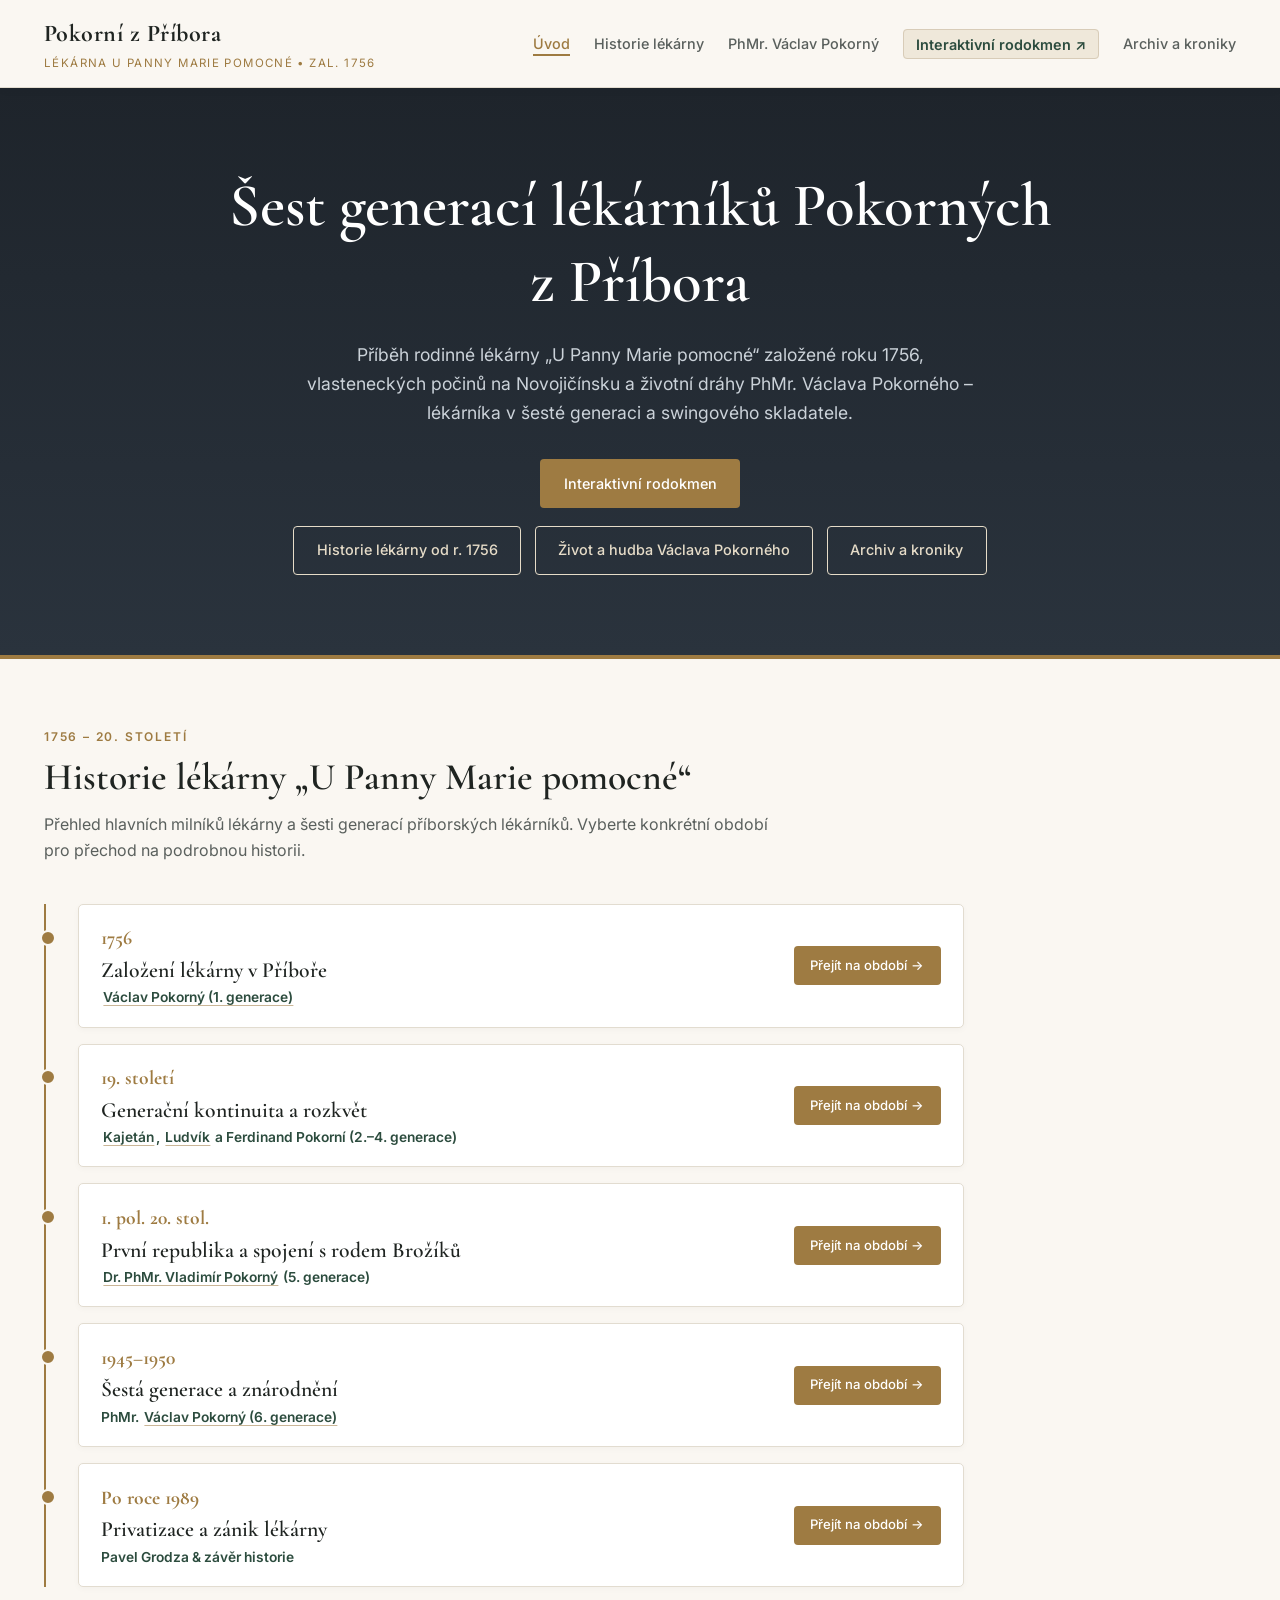
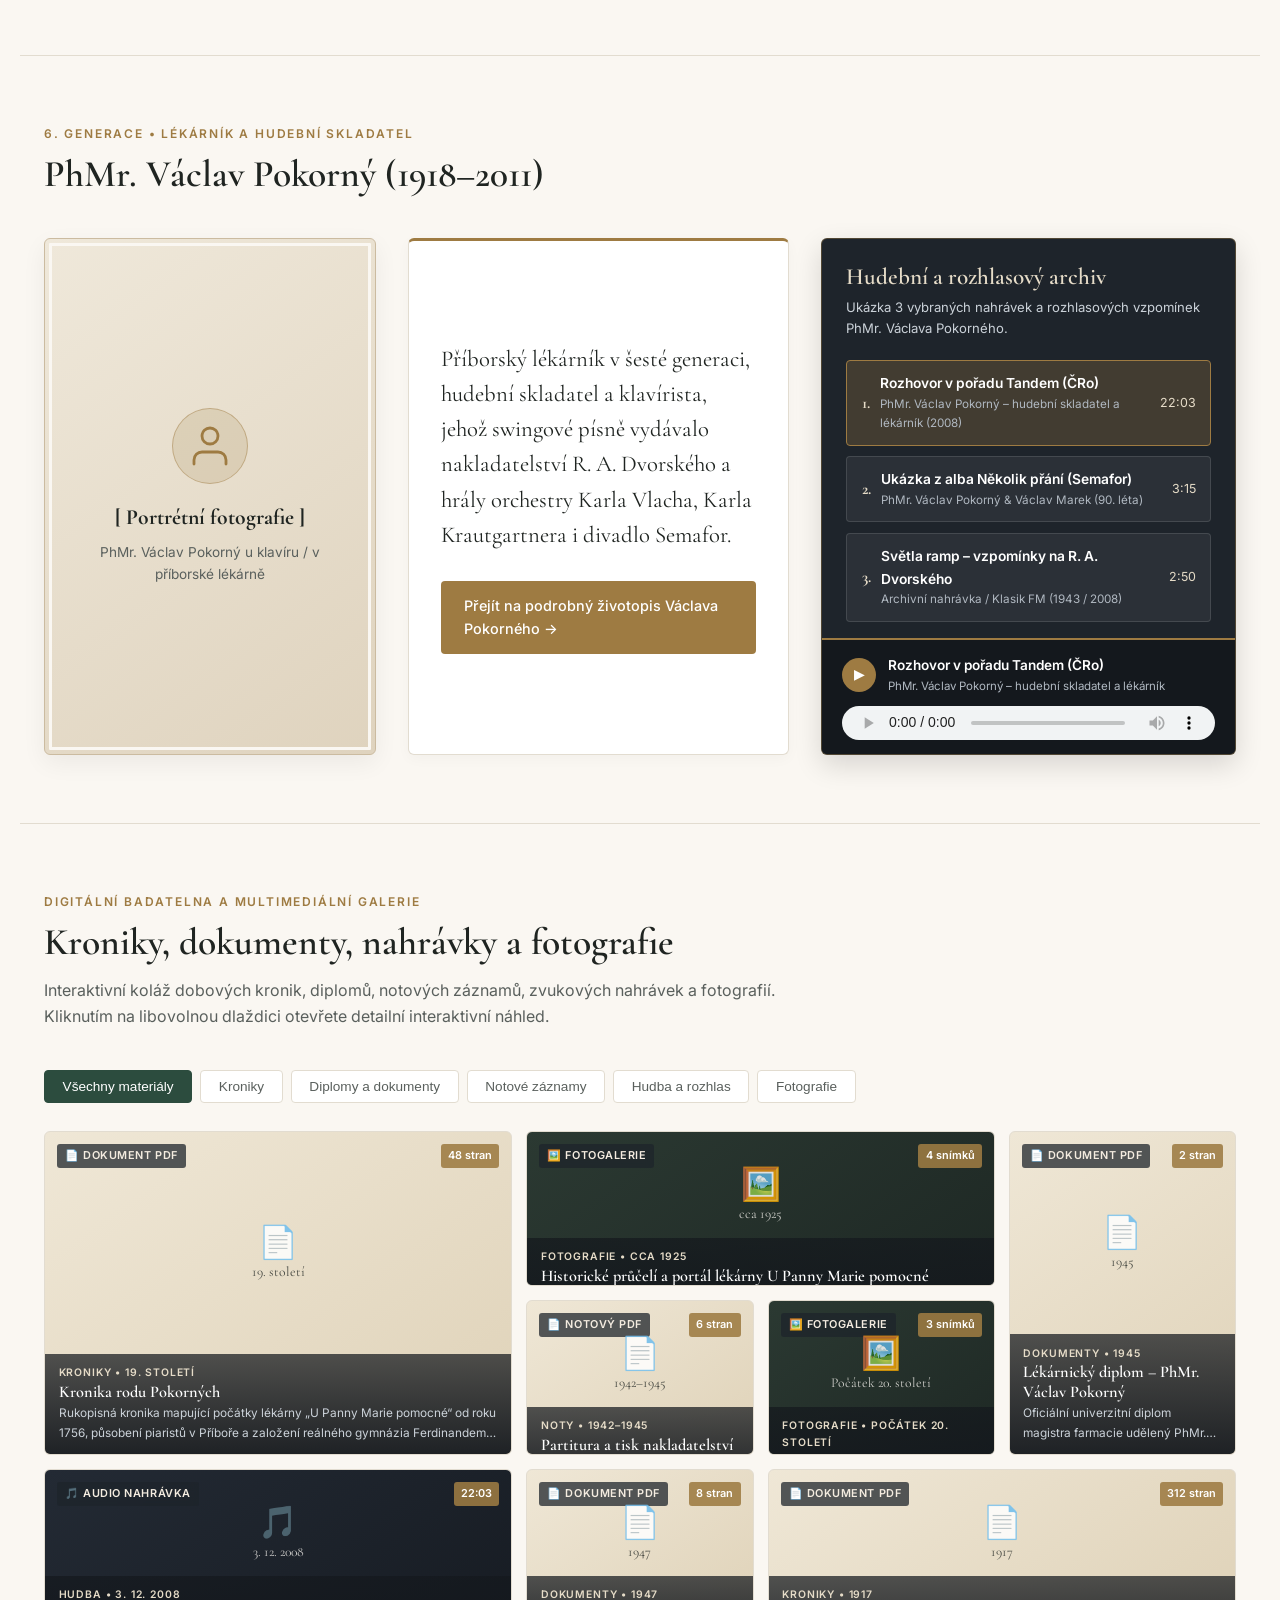
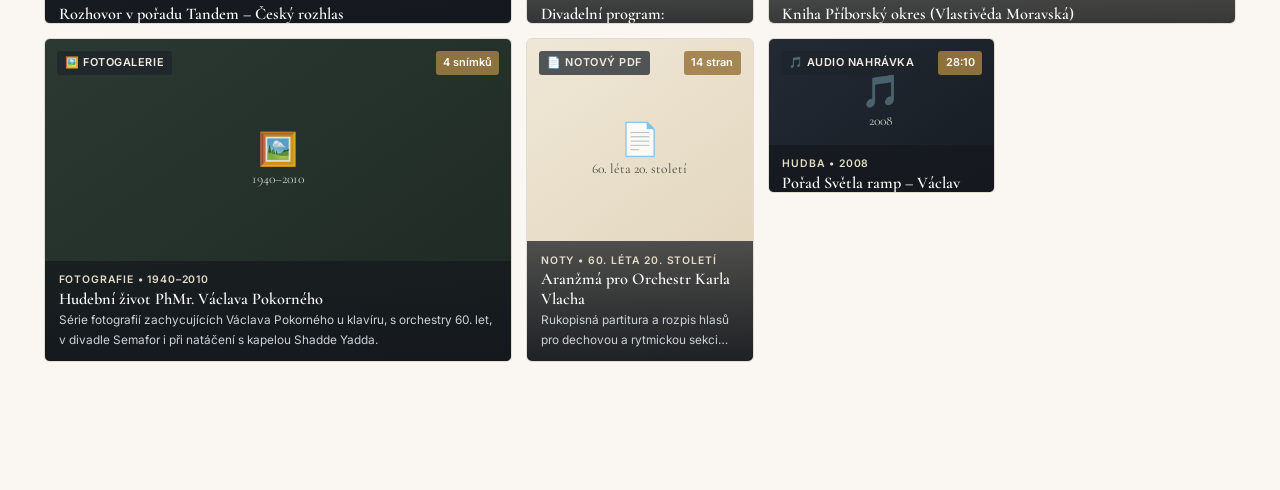
==== commit 82bbb02c: "divided into subpages and various updates" ====
--- a/index.html
+++ b/index.html
@@ -9,20 +9,20 @@
   <link href="https://fonts.googleapis.com/css2?family=Cormorant+Garamond:ital,wght@0,500;0,600;0,700;1,400&family=Inter:wght@400;500;600&display=swap" rel="stylesheet">
   <link rel="stylesheet" href="css/styles.css" />
 </head>
-<body>
+<body data-page="main">
 
   <header class="site-header">
     <div class="nav-container">
-      <a href="#" class="brand">
+      <a href="index.html" class="brand">
         <span class="brand-title">Pokorní z Příbora</span>
         <span class="brand-subtitle">Lékárna U Panny Marie pomocné • Zal. 1756</span>
       </a>
       <nav>
         <ul class="nav-links">
-          <li><a href="rodokmen.html" style="color:var(--accent-gold); font-weight:600;">Interaktivní rodokmen ↗</a></li>
-          <li><a href="#lekarna">Historie lékárny</a></li>
-          <li><a href="#vaclav-pokorny">PhMr. Václav Pokorný</a></li>
-          <li><a href="#rodokmen">Přehled generací</a></li>
+          <li><a href="index.html" class="active">Úvod</a></li>
+          <li><a href="historie-lekarny.html">Historie lékárny</a></li>
+          <li><a href="vaclav-pokorny.html">PhMr. Václav Pokorný</a></li>
+          <li><a href="rodokmen.html" class="nav-highlight">Interaktivní rodokmen ↗</a></li>
           <li><a href="#archiv">Archiv a kroniky</a></li>
         </ul>
       </nav>
@@ -31,7 +31,6 @@
 
   <section class="hero">
     <div class="hero-inner">
-      <!-- <div class="motto-badge">„Poctivost a práce“</div> -->
       <h1>Šest generací lékárníků Pokorných z Příbora</h1>
       <p>
         Příběh rodinné lékárny „U Panny Marie pomocné“ založené roku 1756, vlasteneckých počinů na Novojičínsku a životní dráhy PhMr. Václava Pokorného – lékárníka v šesté generaci a swingového skladatele.
@@ -41,77 +40,91 @@
           <a href="rodokmen.html" class="btn btn-primary">Interaktivní rodokmen</a>
         </div>
         <div class="hero-actions-secondary">
-          <a href="#lekarna" class="btn btn-outline">Historie lékárny od r. 1756</a>
-          <a href="#vaclav-pokorny" class="btn btn-outline">Život a hudba Václava Pokorného</a>
+          <a href="historie-lekarny.html" class="btn btn-outline">Historie lékárny od r. 1756</a>
+          <a href="vaclav-pokorny.html" class="btn btn-outline">Život a hudba Václava Pokorného</a>
+          <a href="#archiv" class="btn btn-outline">Archiv a kroniky</a>
         </div>
       </div>
     </div>
   </section>
 
-  <!-- Section 1: Pharmacy History -->
+  <!-- Section 1: Compact Pharmacy History Timeline -->
   <section id="lekarna" class="section">
     <div class="section-header">
       <span class="section-eyebrow">1756 – 20. století</span>
       <h2 class="section-title">Historie lékárny „U Panny Marie pomocné“</h2>
       <p class="section-desc">
-        Od založení první lékárny Václavem Pokorným v době působení piaristů, přes založení reálného gymnázia v Příboře a sepsání rodinné kroniky Ferdinandem Pokorným, až po znárodnění v roce 1950 a polistopadovou privatizaci.
+        Přehled hlavních milníků lékárny a šesti generací příborských lékárníků. Vyberte konkrétní období pro přechod na podrobnou historii.
       </p>
     </div>
-    <div id="pharmacy-timeline" class="timeline"></div>
+    <div id="pharmacy-timeline-compact" class="timeline timeline-compact"></div>
   </section>
 
-  <!-- Section 2: PhMr. Václav Pokorný -->
+  <!-- Section 2: PhMr. Václav Pokorný Showcase (Left Photo, Center Short Sentence + Button, Right 3-Song Audio Archive with Bottom Bar) -->
   <section id="vaclav-pokorny" class="section">
     <div class="section-header">
       <span class="section-eyebrow">6. generace • Lékárník a hudební skladatel</span>
-      <h2 class="section-title">PhMr. Václav Pokorný (2011†)</h2>
-      <p class="section-desc">
-        Lékárník v šesté generaci, spolužák Zdeňka Petra, autor swingových písní u nakladatelství R. A. Dvorského a spolupracovník orchestrů Karla Vlacha, Karla Krautgartnera i divadla Semafor.
-      </p>
+      <h2 class="section-title">PhMr. Václav Pokorný (1918–2011)</h2>
     </div>
 
-    <div class="bio-grid">
-      <div id="vaclav-timeline" class="timeline"></div>
+    <div class="vaclav-showcase-grid">
+      <!-- Left: Large Photo -->
+      <div class="vaclav-photo-col">
+        <div class="vaclav-large-portrait">
+          <div class="portrait-placeholder-icon">
+            <svg width="48" height="48" viewBox="0 0 24 24" fill="none" stroke="currentColor" stroke-width="1.4" stroke-linecap="round" stroke-linejoin="round">
+              <path d="M20 21v-2a4 4 0 0 0-4-4H8a4 4 0 0 0-4 4v2"></path>
+              <circle cx="12" cy="7" r="4"></circle>
+            </svg>
+          </div>
+          <div class="portrait-placeholder-title">[ Portrétní fotografie ]</div>
+          <div class="portrait-placeholder-sub">PhMr. Václav Pokorný u klavíru / v příborské lékárně</div>
+        </div>
+      </div>
 
+      <!-- Middle: Short sentence-long description + Button to Subpage -->
+      <div class="vaclav-desc-col">
+        <p class="vaclav-lead-sentence" id="vaclav-main-sentence">
+          Příborský lékárník v šesté generaci, hudební skladatel a klavírista, jehož swingové písně vydávalo nakladatelství R. A. Dvorského a hrály orchestry Karla Vlacha, Karla Krautgartnera i divadlo Semafor.
+        </p>
+        <div class="vaclav-cta-wrap">
+          <a href="vaclav-pokorny.html" class="btn btn-primary">Přejít na podrobný životopis Václava Pokorného →</a>
+        </div>
+      </div>
+
+      <!-- Right: Hudební a rozhlasový archiv snippet with 3 songs + integrated audio playhead & bar at bottom -->
       <aside class="audio-card-panel">
-        <h3>Hudební a rozhlasový archiv</h3>
-        <p style="font-size:0.85rem; color:#cbd2d9;">
-          Poslechněte si swingové skladby, aranžmá z alba <em>Několik přání</em> (Semafor), nahrávky Dáji Šimíčkové a Shadde Yadda i rozhovory pro Československý rozhlas.
-        </p>
+        <div class="audio-panel-header">
+          <h3>Hudební a rozhlasový archiv</h3>
+          <p class="audio-panel-sub">
+            Ukázka 3 vybraných nahrávek a rozhlasových vzpomínek PhMr. Václava Pokorného.
+          </p>
+        </div>
+
         <div id="track-list" class="track-list"></div>
+
+        <!-- Integrated Audio Playhead & Bar at the bottom of Hudební a rozhlasový archiv -->
+        <div class="audio-panel-player">
+          <div class="audio-panel-now-playing">
+            <button id="bar-play-btn" class="play-btn" type="button" title="Přehrát / Pozastavit">▶</button>
+            <div class="audio-panel-track-meta">
+              <div id="bar-track-title" class="audio-panel-track-title">Vyberte skladbu</div>
+              <div id="bar-track-sub" class="audio-panel-track-sub">Archiv PhMr. Václava Pokorného</div>
+            </div>
+          </div>
+          <audio id="main-audio" controls class="audio-panel-element"></audio>
+        </div>
       </aside>
     </div>
   </section>
 
-  <!-- Section 3: Family Tree & Descendants -->
-  <section id="rodokmen" class="section">
-    <div class="section-header">
-      <span class="section-eyebrow">Genealogie a příbuzenské větve</span>
-      <h2 class="section-title">Posloupnost lékárníků a potomci v 20. a 21. století</h2>
-      <p class="section-desc">
-        Nepřetržitá linie šesti generací příborských lékárníků, spojení s plzeňským rodem karosářů Brožíkových a přehled současných generací rodiny.
-      </p>
-      <div style="margin-top:1.25rem;">
-        <a href="rodokmen.html" class="btn btn-primary">Otevřít celoobrazovkový interaktivní rodokmen ↗</a>
-      </div>
-    </div>
-
-    <h3 style="margin-bottom:1rem; font-size:1.4rem;">Šest generací lékárníků v Příboře</h3>
-    <div id="pharmacists-chain" class="lineage-chain"></div>
-
-    <div id="brozik-box" class="brozik-callout"></div>
-
-    <h3 style="margin-bottom:1rem; font-size:1.4rem;">Potomci ve 20. a 21. století</h3>
-    <div id="modern-generations" class="generations-grid"></div>
-  </section>
-
-  <!-- Section 4: Archive & Chronicles -->
+  <!-- Section 3: Media Gallery (Kroniky, dokumenty, noty, hudba, fotografie) -->
   <section id="archiv" class="section" style="border-bottom:none;">
     <div class="section-header">
-      <span class="section-eyebrow">Digitální badatelna</span>
-      <h2 class="section-title">Kroniky, dokumenty a rodinné fotografie</h2>
+      <span class="section-eyebrow">Digitální badatelna a multimediální galerie</span>
+      <h2 class="section-title">Kroniky, dokumenty, nahrávky a fotografie</h2>
       <p class="section-desc">
-        Kliknutím na libovolnou položku otevřete detailní náhled s popiskem a přepisem dobového rukopisu.
+        Interaktivní koláž dobových kronik, diplomů, notových záznamů, zvukových nahrávek a fotografií. Kliknutím na libovolnou dlaždici otevřete detailní interaktivní náhled.
       </p>
     </div>
 
@@ -120,47 +133,19 @@
       <button class="filter-btn" data-filter="kroniky">Kroniky</button>
       <button class="filter-btn" data-filter="dokumenty">Diplomy a dokumenty</button>
       <button class="filter-btn" data-filter="noty">Notové záznamy</button>
+      <button class="filter-btn" data-filter="hudba">Hudba a rozhlas</button>
       <button class="filter-btn" data-filter="fotografie">Fotografie</button>
     </div>
 
-    <div id="archive-grid" class="archive-grid"></div>
+    <div id="archive-grid" class="collage-gallery" data-gallery-page="main"></div>
   </section>
 
-  <!-- Document Inspector Modal -->
-  <div id="archive-modal" class="modal-backdrop">
-    <div class="modal-window">
-      <div class="modal-preview">
-        <div style="font-family:var(--font-serif); font-size:1.4rem; margin-bottom:0.5rem;">Náhled archiválie</div>
-        <p style="font-size:0.85rem; color:#b0b8c1;">Zde se zobrazí naskenovaný dokument ve vysokém rozlišení (JPG/PDF).</p>
-      </div>
-      <div class="modal-details">
-        <div>
-          <div id="modal-meta" class="archive-meta"></div>
-          <h3 id="modal-title" style="font-size:1.6rem; margin:0.5rem 0;"></h3>
-          <p id="modal-desc" style="color:var(--text-secondary); font-size:0.92rem;"></p>
-          <div class="transcription-box">
-            <strong>Přepis / Poznámka k dokumentu:</strong>
-            <p id="modal-transcription" style="margin-top:0.35rem;"></p>
-          </div>
-        </div>
-        <div style="margin-top:1.5rem; text-align:right;">
-          <button id="modal-close" class="btn btn-primary">Zavřít náhled</button>
-        </div>
-      </div>
-    </div>
-  </div>
-
-  <!-- Persistent Audio Player Bar -->
-  <div class="audio-bar">
-    <div class="audio-bar-inner">
-      <div class="now-playing">
-        <button id="bar-play-btn" class="play-btn" title="Přehrát / Pozastavit">▶</button>
-        <div>
-          <div id="bar-track-title" style="font-weight:600; font-size:0.9rem;">Vyberte skladbu</div>
-          <div id="bar-track-sub" style="font-size:0.75rem; color:#b0b8c1;">Archiv PhMr. Václava Pokorného</div>
-        </div>
-      </div>
-      <audio id="main-audio" controls style="height:34px; max-width:360px; width:100%;"></audio>
+  <!-- Universal Interactive Overlay Modal -->
+  <div id="universal-modal" class="modal-backdrop" aria-hidden="true">
+    <div class="modal-window" role="dialog" aria-modal="true">
+      <button id="modal-close-top" class="modal-close-icon" type="button" title="Zavřít (Esc)">✕</button>
+      <div id="modal-left-pane" class="modal-left-pane"></div>
+      <div id="modal-right-pane" class="modal-right-pane"></div>
     </div>
   </div>
 
--- a/css/styles.css
+++ b/css/styles.css
@@ -27,7 +27,7 @@
   color: var(--text-primary);
   font-family: var(--font-sans);
   line-height: 1.65;
-  padding-bottom: 90px;
+  padding-bottom: 60px;
 }
 
 h1, h2, h3, h4 {
@@ -36,23 +36,27 @@
   line-height: 1.25;
 }
 
-/* Header & Navigation */
+/* ==========================================================================
+   Header & Top Bar (Always Visible across All Pages)
+   ========================================================================== */
 .site-header {
   position: sticky;
   top: 0;
-  z-index: 100;
-  background: rgba(250, 247, 242, 0.95);
+  z-index: 260;
+  background: rgba(250, 247, 242, 0.96);
   backdrop-filter: blur(8px);
   border-bottom: 1px solid var(--border-subtle);
+  box-shadow: 0 2px 10px rgba(0, 0, 0, 0.03);
 }
 
 .nav-container {
-  max-width: 1200px;
+  max-width: 1240px;
   margin: 0 auto;
-  padding: 1rem 1.5rem;
+  padding: 0.9rem 1.5rem;
   display: flex;
   justify-content: space-between;
   align-items: center;
+  gap: 1rem;
 }
 
 .brand {
@@ -70,7 +74,7 @@
 }
 
 .brand-subtitle {
-  font-size: 0.75rem;
+  font-size: 0.72rem;
   text-transform: uppercase;
   letter-spacing: 0.12em;
   color: var(--accent-gold);
@@ -78,8 +82,10 @@
 
 .nav-links {
   display: flex;
-  gap: 1.75rem;
+  gap: 1.5rem;
   list-style: none;
+  align-items: center;
+  flex-wrap: wrap;
 }
 
 .nav-links a {
@@ -87,14 +93,36 @@
   color: var(--text-secondary);
   font-size: 0.9rem;
   font-weight: 500;
-  transition: color 0.2s;
-}
-
-.nav-links a:hover {
+  transition: color 0.2s, border-color 0.2s;
+  padding-bottom: 2px;
+  border-bottom: 2px solid transparent;
+}
+
+.nav-links a:hover,
+.nav-links a.active {
   color: var(--accent-gold);
-}
-
-/* Hero Section */
+  border-bottom-color: var(--accent-gold);
+}
+
+.nav-links a.nav-highlight {
+  color: var(--accent-green);
+  font-weight: 600;
+  background: #efe8da;
+  padding: 0.35rem 0.75rem;
+  border-radius: 4px;
+  border: 1px solid #d8ccb8;
+}
+
+.nav-links a.nav-highlight:hover,
+.nav-links a.nav-highlight.active {
+  background: var(--accent-gold);
+  color: #ffffff;
+  border-color: var(--accent-gold);
+}
+
+/* ==========================================================================
+   Hero & Subpage Hero Sections
+   ========================================================================== */
 .hero {
   background: linear-gradient(180deg, #1e242b 0%, #2a333d 100%);
   color: #faf7f2;
@@ -104,20 +132,8 @@
 }
 
 .hero-inner {
-  max-width: 820px;
+  max-width: 840px;
   margin: 0 auto;
-}
-
-.motto-badge {
-  display: inline-block;
-  padding: 0.35rem 1rem;
-  border: 1px solid var(--accent-gold);
-  color: #e6dcc8;
-  font-family: var(--font-serif);
-  font-style: italic;
-  font-size: 1.1rem;
-  margin-bottom: 1.5rem;
-  border-radius: 2px;
 }
 
 .hero h1 {
@@ -137,7 +153,7 @@
   display: flex;
   flex-direction: column;
   align-items: center;
-  gap: 1.15rem;
+  gap: 1.1rem;
   justify-content: center;
 }
 
@@ -148,21 +164,62 @@
 
 .hero-actions-secondary {
   display: flex;
-  gap: 1rem;
+  gap: 0.85rem;
   justify-content: center;
   flex-wrap: wrap;
 }
 
+.subpage-hero {
+  background: linear-gradient(180deg, #1e242b 0%, #27303a 100%);
+  color: #faf7f2;
+  padding: 3.75rem 1.5rem;
+  border-bottom: 3px solid var(--accent-gold);
+}
+
+.subpage-hero-inner {
+  max-width: 960px;
+  margin: 0 auto;
+}
+
+.subpage-hero h1 {
+  font-size: clamp(2.1rem, 4.2vw, 3.2rem);
+  color: #ffffff;
+  margin-bottom: 0.85rem;
+}
+
+.subpage-hero p {
+  font-size: 1.05rem;
+  color: #d5dce2;
+  max-width: 820px;
+}
+
+.subpage-hero .person-inline-link {
+  color: #f3dfb9;
+  text-decoration-color: rgba(243, 223, 185, 0.6);
+}
+
+/* ==========================================================================
+   Buttons & Inline Person Links
+   ========================================================================== */
 .btn {
-  display: inline-block;
-  padding: 0.75rem 1.5rem;
+  display: inline-flex;
+  align-items: center;
+  justify-content: center;
+  gap: 0.4rem;
+  padding: 0.72rem 1.4rem;
   font-size: 0.9rem;
   font-weight: 500;
   text-decoration: none;
-  border-radius: 3px;
+  border-radius: 4px;
   cursor: pointer;
   transition: all 0.2s ease;
   border: 1px solid transparent;
+  font-family: var(--font-sans);
+}
+
+.btn-sm {
+  padding: 0.48rem 0.95rem;
+  font-size: 0.82rem;
 }
 
 .btn-primary {
@@ -181,19 +238,50 @@
 }
 
 .btn-outline:hover {
-  background: rgba(230, 220, 200, 0.1);
-}
-
-/* Sections */
+  background: rgba(230, 220, 200, 0.12);
+}
+
+.btn-outline-dark {
+  border-color: var(--accent-gold);
+  color: var(--accent-gold);
+  background: #fdfbf7;
+  font-weight: 600;
+}
+
+.btn-outline-dark:hover {
+  background: var(--accent-gold);
+  color: #ffffff;
+}
+
+.person-inline-link {
+  color: var(--accent-green);
+  font-weight: 600;
+  text-decoration: underline;
+  text-decoration-color: rgba(158, 123, 66, 0.55);
+  text-underline-offset: 3px;
+  transition: color 0.18s, background-color 0.18s;
+  border-radius: 2px;
+  padding: 0 2px;
+}
+
+.person-inline-link:hover {
+  color: var(--accent-gold);
+  background-color: rgba(158, 123, 66, 0.12);
+  text-decoration-color: var(--accent-gold);
+}
+
+/* ==========================================================================
+   General Section Layout
+   ========================================================================== */
 .section {
-  max-width: 1200px;
+  max-width: 1240px;
   margin: 0 auto;
-  padding: 4.5rem 1.5rem;
+  padding: 4.25rem 1.5rem;
   border-bottom: 1px solid var(--border-subtle);
 }
 
 .section-header {
-  margin-bottom: 3rem;
+  margin-bottom: 2.5rem;
 }
 
 .section-eyebrow {
@@ -203,44 +291,52 @@
   color: var(--accent-gold);
   font-weight: 600;
   display: block;
-  margin-bottom: 0.5rem;
+  margin-bottom: 0.45rem;
 }
 
 .section-title {
-  font-size: 2.4rem;
+  font-size: 2.35rem;
   color: var(--text-primary);
-  margin-bottom: 0.75rem;
+  margin-bottom: 0.65rem;
 }
 
 .section-desc {
   color: var(--text-secondary);
-  max-width: 720px;
-}
-
-/* Timeline Layout */
+  max-width: 740px;
+}
+
+/* ==========================================================================
+   Timeline Layouts (Compact on Main Page & Full Interactive on Subpages)
+   ========================================================================== */
 .timeline {
   position: relative;
   padding-left: 2rem;
   border-left: 2px solid var(--accent-gold);
   display: flex;
   flex-direction: column;
-  gap: 2.25rem;
+  gap: 1.5rem;
+}
+
+.timeline-compact {
+  gap: 1rem;
+  max-width: 920px;
 }
 
 .timeline-item {
   position: relative;
   background: var(--bg-card);
   border: 1px solid var(--border-subtle);
-  padding: 1.5rem;
-  border-radius: 4px;
-  box-shadow: 0 2px 6px rgba(0,0,0,0.03);
+  padding: 1.35rem 1.5rem;
+  border-radius: 5px;
+  box-shadow: 0 2px 6px rgba(0, 0, 0, 0.03);
+  transition: border-color 0.2s, box-shadow 0.2s, transform 0.2s;
 }
 
 .timeline-item::before {
   content: '';
   position: absolute;
   left: -2.45rem;
-  top: 1.65rem;
+  top: 1.55rem;
   width: 12px;
   height: 12px;
   border-radius: 50%;
@@ -248,80 +344,1128 @@
   border: 2px solid var(--bg-parchment);
 }
 
+/* Compact Timeline Item (Main Page) */
+.timeline-item-compact {
+  display: flex;
+  justify-content: space-between;
+  align-items: center;
+  gap: 1.25rem;
+  padding: 1.1rem 1.4rem;
+}
+
+.timeline-item-compact:hover {
+  border-color: var(--accent-gold);
+  box-shadow: 0 6px 16px rgba(0, 0, 0, 0.06);
+}
+
+.timeline-compact-info {
+  display: flex;
+  flex-direction: column;
+  gap: 0.15rem;
+}
+
+.timeline-compact-action {
+  flex-shrink: 0;
+}
+
+/* Interactive Timeline Item (Subpages) */
+.timeline-item-interactive {
+  cursor: pointer;
+}
+
+.timeline-item-interactive:hover {
+  border-color: var(--accent-gold);
+  box-shadow: 0 8px 22px rgba(30, 36, 43, 0.08);
+  transform: translateY(-2px);
+}
+
+.timeline-item-header {
+  display: flex;
+  justify-content: space-between;
+  align-items: flex-start;
+  gap: 1rem;
+  margin-bottom: 0.55rem;
+}
+
 .timeline-year {
   font-family: var(--font-serif);
-  font-size: 1.25rem;
+  font-size: 1.22rem;
   font-weight: 700;
   color: var(--accent-gold);
 }
 
 .timeline-person {
-  font-size: 0.85rem;
+  font-size: 0.86rem;
   font-weight: 600;
   color: var(--accent-green);
-  margin-bottom: 0.5rem;
 }
 
 .timeline-title {
   font-size: 1.35rem;
-  margin-bottom: 0.5rem;
-}
-
-/* Two Column Bio + Audio */
-.bio-grid {
+  color: var(--text-primary);
+}
+
+.timeline-short-desc {
+  color: var(--text-secondary);
+  font-size: 0.95rem;
+}
+
+.timeline-highlight-pulse {
+  border-color: var(--accent-gold) !important;
+  box-shadow: 0 0 0 4px rgba(158, 123, 66, 0.25) !important;
+}
+
+/* ==========================================================================
+   Main Page: PhMr. Václav Pokorný 3-Column Showcase
+   (Left: Large Photo, Middle: Short Sentence + Button, Right: 3-Song Audio Archive + Bottom Bar)
+   ========================================================================== */
+.vaclav-showcase-grid {
   display: grid;
-  grid-template-columns: 2fr 1fr;
-  gap: 2.5rem;
-  align-items: start;
-}
-
+  grid-template-columns: 1fr 1.15fr 1.25fr;
+  gap: 2rem;
+  align-items: stretch;
+}
+
+.vaclav-photo-col {
+  display: flex;
+}
+
+.vaclav-large-portrait {
+  width: 100%;
+  min-height: 360px;
+  background: linear-gradient(145deg, #efe8da 0%, #dfd3be 100%);
+  border: 1px solid #cbbba0;
+  outline: 3px solid var(--bg-parchment);
+  outline-offset: -8px;
+  border-radius: 6px;
+  padding: 2rem 1.5rem;
+  display: flex;
+  flex-direction: column;
+  align-items: center;
+  justify-content: center;
+  text-align: center;
+  color: #5c4b32;
+  box-shadow: 0 8px 24px rgba(0, 0, 0, 0.06);
+}
+
+.portrait-placeholder-icon {
+  width: 76px;
+  height: 76px;
+  border-radius: 50%;
+  background: rgba(158, 123, 66, 0.16);
+  border: 1px solid rgba(158, 123, 66, 0.45);
+  display: flex;
+  align-items: center;
+  justify-content: center;
+  margin-bottom: 1rem;
+  color: var(--accent-gold);
+}
+
+.portrait-placeholder-title {
+  font-family: var(--font-serif);
+  font-size: 1.35rem;
+  font-weight: 700;
+  color: var(--text-primary);
+  margin-bottom: 0.35rem;
+}
+
+.portrait-placeholder-sub {
+  font-size: 0.85rem;
+  color: var(--text-secondary);
+  max-width: 240px;
+}
+
+.vaclav-desc-col {
+  background: var(--bg-card);
+  border: 1px solid var(--border-subtle);
+  border-top: 3px solid var(--accent-gold);
+  border-radius: 6px;
+  padding: 2.25rem 2rem;
+  display: flex;
+  flex-direction: column;
+  justify-content: center;
+  gap: 1.75rem;
+  box-shadow: 0 4px 14px rgba(0, 0, 0, 0.03);
+}
+
+.vaclav-lead-sentence {
+  font-family: var(--font-serif);
+  font-size: 1.42rem;
+  line-height: 1.55;
+  color: var(--text-primary);
+}
+
+.vaclav-cta-wrap {
+  display: flex;
+  align-items: center;
+}
+
+/* Right Column: Hudební a rozhlasový archiv + Integrated Bottom Audio Bar */
 .audio-card-panel {
   background: var(--bg-dark);
   color: #ffffff;
-  padding: 1.75rem;
   border-radius: 6px;
-  position: sticky;
-  top: 90px;
-}
-
-.audio-card-panel h3 {
-  font-size: 1.5rem;
-  margin-bottom: 0.5rem;
+  border: 1px solid rgba(158, 123, 66, 0.4);
+  display: flex;
+  flex-direction: column;
+  justify-content: space-between;
+  overflow: hidden;
+  box-shadow: 0 10px 28px rgba(0, 0, 0, 0.14);
+}
+
+.audio-panel-header {
+  padding: 1.5rem 1.5rem 0.75rem;
+}
+
+.audio-panel-header h3 {
+  font-size: 1.45rem;
+  margin-bottom: 0.3rem;
   color: #e6dcc8;
 }
 
+.audio-panel-sub {
+  font-size: 0.82rem;
+  color: #cbd2d9;
+}
+
 .track-list {
-  margin-top: 1.25rem;
-  display: flex;
-  flex-direction: column;
-  gap: 0.85rem;
+  padding: 0.5rem 1.5rem 1rem;
+  display: flex;
+  flex-direction: column;
+  gap: 0.65rem;
 }
 
 .track-item {
-  background: rgba(255,255,255,0.06);
-  border: 1px solid rgba(255,255,255,0.12);
-  padding: 0.85rem 1rem;
+  background: rgba(255, 255, 255, 0.06);
+  border: 1px solid rgba(255, 255, 255, 0.12);
+  padding: 0.7rem 0.9rem;
   border-radius: 4px;
   cursor: pointer;
   display: flex;
   justify-content: space-between;
   align-items: center;
-  transition: background 0.2s;
-}
-
-.track-item:hover, .track-item.active {
+  gap: 0.75rem;
+  transition: background 0.2s, border-color 0.2s;
+}
+
+.track-item:hover,
+.track-item.active {
   background: rgba(158, 123, 66, 0.28);
   border-color: var(--accent-gold);
 }
 
+.track-item-left {
+  display: flex;
+  align-items: center;
+  gap: 0.65rem;
+  min-width: 0;
+}
+
+.track-item-num {
+  font-family: var(--font-serif);
+  font-weight: 700;
+  color: var(--accent-gold-light);
+  font-size: 1rem;
+}
+
 .track-info-title {
   font-weight: 600;
-  font-size: 0.9rem;
+  font-size: 0.86rem;
+  color: #ffffff;
 }
 
 .track-info-sub {
+  font-size: 0.73rem;
+  color: #b0b8c1;
+}
+
+.track-duration {
+  font-size: 0.78rem;
+  color: #e6dcc8;
+  flex-shrink: 0;
+}
+
+/* Integrated Audio Bar at the Bottom of the Hudební a rozhlasový archiv Section */
+.audio-panel-player {
+  background: #14181d;
+  border-top: 2px solid var(--accent-gold);
+  padding: 0.9rem 1.25rem;
+  display: flex;
+  flex-direction: column;
+  gap: 0.65rem;
+}
+
+.audio-panel-now-playing {
+  display: flex;
+  align-items: center;
+  gap: 0.75rem;
+}
+
+.audio-panel-track-meta {
+  min-width: 0;
+  flex: 1;
+}
+
+.audio-panel-track-title {
+  font-weight: 600;
+  font-size: 0.85rem;
+  color: #ffffff;
+  white-space: nowrap;
+  overflow: hidden;
+  text-overflow: ellipsis;
+}
+
+.audio-panel-track-sub {
+  font-size: 0.72rem;
+  color: #b0b8c1;
+}
+
+.audio-panel-element {
+  width: 100%;
+  height: 34px;
+}
+
+.play-btn {
+  background: var(--accent-gold);
+  color: #fff;
+  border: none;
+  width: 34px;
+  height: 34px;
+  border-radius: 50%;
+  cursor: pointer;
+  font-weight: bold;
+  flex-shrink: 0;
+  display: inline-flex;
+  align-items: center;
+  justify-content: center;
+}
+
+.play-btn:hover {
+  background: #846533;
+}
+
+/* ==========================================================================
+   Václav Pokorný Subpage: Edge Photos + Long Top Bio
+   ========================================================================== */
+.vaclav-subpage-intro {
+  background: linear-gradient(180deg, #f3ede2 0%, var(--bg-parchment) 100%);
+  border-bottom: 1px solid var(--border-subtle);
+  padding: 3.25rem 1.5rem;
+}
+
+.vaclav-edge-layout {
+  max-width: 1360px;
+  margin: 0 auto;
+  display: grid;
+  grid-template-columns: 230px 1fr 230px;
+  gap: 2rem;
+  align-items: start;
+}
+
+.edge-photo-col {
+  display: flex;
+  flex-direction: column;
+  gap: 1.25rem;
+}
+
+.edge-photo-card {
+  background: var(--bg-card);
+  border: 1px solid #cbbba0;
+  padding: 0.55rem;
+  border-radius: 5px;
+  box-shadow: 0 6px 18px rgba(0, 0, 0, 0.06);
+}
+
+.edge-photo-left .edge-photo-card:first-child {
+  transform: rotate(-1.5deg);
+}
+
+.edge-photo-left .edge-photo-card:last-child {
+  transform: rotate(1deg);
+}
+
+.edge-photo-right .edge-photo-card:first-child {
+  transform: rotate(1.5deg);
+}
+
+.edge-photo-right .edge-photo-card:last-child {
+  transform: rotate(-1deg);
+}
+
+.edge-photo-placeholder {
+  background: linear-gradient(145deg, #efe8da 0%, #e2d6c1 100%);
+  min-height: 150px;
+  border-radius: 3px;
+  display: flex;
+  flex-direction: column;
+  align-items: center;
+  justify-content: center;
+  text-align: center;
+  padding: 0.75rem;
+  color: var(--accent-gold);
+}
+
+.edge-photo-placeholder span {
+  font-family: var(--font-serif);
+  font-weight: 700;
+  font-size: 1rem;
+  color: var(--text-primary);
+}
+
+.edge-photo-placeholder small {
+  font-size: 0.72rem;
+  color: var(--text-secondary);
+  margin-top: 0.25rem;
+}
+
+.edge-photo-caption {
+  font-size: 0.74rem;
+  color: var(--text-secondary);
+  text-align: center;
+  padding-top: 0.45rem;
+  font-style: italic;
+}
+
+.vaclav-center-bio {
+  background: var(--bg-card);
+  border: 1px solid var(--border-subtle);
+  border-top: 4px solid var(--accent-gold);
+  padding: 2.5rem;
+  border-radius: 6px;
+  box-shadow: 0 8px 26px rgba(0, 0, 0, 0.04);
+}
+
+.vaclav-main-heading {
+  font-size: clamp(2rem, 3.5vw, 2.8rem);
+  margin-bottom: 1.15rem;
+  color: var(--text-primary);
+}
+
+.vaclav-bio-paragraphs {
+  display: flex;
+  flex-direction: column;
+  gap: 1rem;
+  font-size: 1.02rem;
+  color: var(--text-primary);
+}
+
+/* ==========================================================================
+   Google Photos Collage-Style Media Gallery
+   ========================================================================== */
+.filter-bar {
+  display: flex;
+  gap: 0.5rem;
+  margin-bottom: 1.75rem;
+  flex-wrap: wrap;
+}
+
+.filter-btn {
+  padding: 0.5rem 1.1rem;
+  border: 1px solid var(--border-subtle);
+  background: var(--bg-card);
+  color: var(--text-secondary);
+  font-size: 0.85rem;
+  font-weight: 500;
+  border-radius: 4px;
+  cursor: pointer;
+  transition: all 0.18s;
+}
+
+.filter-btn:hover {
+  border-color: var(--accent-gold);
+  color: var(--text-primary);
+}
+
+.filter-btn.active {
+  background: var(--accent-green);
+  color: #ffffff;
+  border-color: var(--accent-green);
+}
+
+/* Dense Masonry / Google Photos Collage Grid where varying tile sizes fill gaps */
+.collage-gallery {
+  display: grid;
+  grid-template-columns: repeat(auto-fill, minmax(190px, 1fr));
+  grid-auto-rows: 155px;
+  grid-auto-flow: dense;
+  gap: 14px;
+}
+
+.collage-tile {
+  position: relative;
+  border-radius: 6px;
+  overflow: hidden;
+  cursor: pointer;
+  border: 1px solid var(--border-subtle);
+  background: #e9e2d4;
+  display: flex;
+  flex-direction: column;
+  justify-content: space-between;
+  transition: transform 0.22s ease, box-shadow 0.22s ease, border-color 0.22s ease;
+}
+
+/* Varied Tile Proportions to create an organic Google Photos collage */
+.collage-tile.tile-wide {
+  grid-column: span 2;
+  grid-row: span 1;
+}
+
+.collage-tile.tile-tall {
+  grid-column: span 1;
+  grid-row: span 2;
+}
+
+.collage-tile.tile-large {
+  grid-column: span 2;
+  grid-row: span 2;
+}
+
+.collage-tile.tile-normal {
+  grid-column: span 1;
+  grid-row: span 1;
+}
+
+.collage-tile:hover {
+  transform: translateY(-3px) scale(1.01);
+  box-shadow: 0 12px 28px rgba(30, 36, 43, 0.16);
+  border-color: var(--accent-gold);
+  z-index: 2;
+}
+
+/* Distinct visual backdrops by media type */
+.collage-tile.media-pdf {
+  background: linear-gradient(145deg, #efe7d6 0%, #dfd2b8 100%);
+}
+
+.collage-tile.media-photo {
+  background: linear-gradient(145deg, #2b3932 0%, #1e2824 100%);
+  color: #faf7f2;
+}
+
+.collage-tile.media-audio {
+  background: linear-gradient(145deg, #232a34 0%, #171c23 100%);
+  color: #faf7f2;
+}
+
+.collage-tile-visual {
+  padding: 0.75rem;
+  flex: 1;
+  display: flex;
+  flex-direction: column;
+  justify-content: space-between;
+}
+
+.collage-tile-top-badges {
+  display: flex;
+  justify-content: space-between;
+  align-items: center;
+  gap: 0.4rem;
+}
+
+.collage-type-badge {
+  font-size: 0.68rem;
+  font-weight: 600;
+  text-transform: uppercase;
+  letter-spacing: 0.05em;
+  padding: 0.2rem 0.5rem;
+  border-radius: 3px;
+  background: rgba(30, 36, 43, 0.75);
+  color: #f4ece0;
+  backdrop-filter: blur(4px);
+}
+
+.collage-count-pill {
+  font-size: 0.68rem;
+  font-weight: 600;
+  padding: 0.18rem 0.45rem;
+  border-radius: 3px;
+  background: rgba(158, 123, 66, 0.88);
+  color: #ffffff;
+}
+
+.collage-visual-center {
+  display: flex;
+  flex-direction: column;
+  align-items: center;
+  justify-content: center;
+  text-align: center;
+  margin: auto 0;
+}
+
+.collage-visual-icon {
+  font-size: 2rem;
+  line-height: 1;
+  margin-bottom: 0.2rem;
+  opacity: 0.85;
+}
+
+.collage-visual-subtitle {
+  font-family: var(--font-serif);
+  font-size: 0.85rem;
+  opacity: 0.8;
+}
+
+.collage-tile-overlay {
+  background: linear-gradient(180deg, rgba(20, 24, 29, 0.72) 0%, rgba(20, 24, 29, 0.95) 100%);
+  color: #ffffff;
+  padding: 0.65rem 0.85rem;
+}
+
+.collage-meta {
+  font-size: 0.65rem;
+  text-transform: uppercase;
+  letter-spacing: 0.08em;
+  color: #e6dcc8;
+  font-weight: 600;
+}
+
+.collage-title {
+  font-size: 1.02rem;
+  color: #ffffff;
+  margin: 0.1rem 0;
+  line-height: 1.2;
+}
+
+.collage-desc {
+  font-size: 0.74rem;
+  color: #cbd2d9;
+  display: -webkit-box;
+  -webkit-line-clamp: 2;
+  -webkit-box-orient: vertical;
+  overflow: hidden;
+}
+
+.collage-tile.tile-normal .collage-desc {
+  display: none;
+}
+
+/* ==========================================================================
+   Pharmacists Lineage Cards (Historie lékárny subpage)
+   ========================================================================== */
+.lineage-chain {
+  display: grid;
+  grid-template-columns: repeat(auto-fit, minmax(175px, 1fr));
+  gap: 1rem;
+  margin-bottom: 2rem;
+}
+
+.lineage-node {
+  background: var(--bg-card);
+  border: 1px solid var(--border-subtle);
+  border-top: 3px solid var(--accent-green);
+  padding: 1.15rem;
+  border-radius: 4px;
+  text-decoration: none;
+  color: inherit;
+  transition: transform 0.18s, box-shadow 0.18s, border-color 0.18s;
+}
+
+.lineage-node-link:hover {
+  transform: translateY(-2px);
+  border-color: var(--accent-gold);
+  box-shadow: 0 6px 16px rgba(0, 0, 0, 0.07);
+}
+
+.lineage-gen {
+  font-size: 0.72rem;
+  text-transform: uppercase;
+  color: var(--accent-gold);
+  font-weight: 600;
+}
+
+.lineage-name {
+  font-family: var(--font-serif);
+  font-size: 1.2rem;
+  font-weight: 700;
+  margin: 0.2rem 0;
+  color: var(--accent-green);
+}
+
+.lineage-role {
+  font-size: 0.82rem;
+  color: var(--text-secondary);
+}
+
+.brozik-callout {
+  background: #f2ece1;
+  border-left: 4px solid var(--accent-gold);
+  padding: 1.35rem 1.5rem;
+  margin-bottom: 2rem;
+  border-radius: 0 4px 4px 0;
+}
+
+/* ==========================================================================
+   Universal Interactive Overlay Modal
+   (PDF Preview Left / Details Right, Samsung Photo Carousel, Timeline Details, Family Tree Person)
+   ========================================================================== */
+.modal-backdrop {
+  position: fixed;
+  inset: 0;
+  background: rgba(15, 18, 22, 0.82);
+  backdrop-filter: blur(4px);
+  display: none;
+  align-items: center;
+  justify-content: center;
+  z-index: 400;
+  padding: 1.5rem;
+}
+
+.modal-backdrop.open {
+  display: flex;
+}
+
+.modal-window {
+  position: relative;
+  background: var(--bg-card);
+  max-width: 1040px;
+  width: 100%;
+  max-height: 88vh;
+  border-radius: 8px;
+  overflow: hidden;
+  display: grid;
+  grid-template-columns: 1.15fr 1fr;
+  box-shadow: 0 24px 60px rgba(0, 0, 0, 0.42);
+  border: 1px solid var(--accent-gold);
+}
+
+.modal-close-icon {
+  position: absolute;
+  top: 12px;
+  right: 12px;
+  z-index: 20;
+  width: 34px;
+  height: 34px;
+  border-radius: 50%;
+  border: 1px solid var(--border-subtle);
+  background: rgba(250, 247, 242, 0.92);
+  color: var(--text-primary);
+  font-size: 1rem;
+  cursor: pointer;
+  display: flex;
+  align-items: center;
+  justify-content: center;
+  transition: all 0.18s;
+}
+
+.modal-close-icon:hover {
+  background: var(--accent-gold);
+  color: #ffffff;
+  border-color: var(--accent-gold);
+}
+
+.modal-pane-media {
+  background: #1a2026;
+  color: #e6dcc8;
+  display: flex;
+  flex-direction: column;
+  justify-content: space-between;
+  min-height: 440px;
+  overflow: hidden;
+}
+
+.modal-pane-details,
+.modal-pane-text {
+  padding: 2rem;
+  display: flex;
+  flex-direction: column;
+  justify-content: space-between;
+  overflow-y: auto;
+  max-height: 88vh;
+  background: var(--bg-card);
+}
+
+.modal-text-scroll,
+.modal-details-content {
+  overflow-y: auto;
+  padding-right: 0.4rem;
+}
+
+.modal-main-title {
+  font-size: 1.85rem;
+  color: var(--text-primary);
+  margin: 0.35rem 0 0.5rem;
+}
+
+.modal-person-subtitle {
+  font-size: 0.95rem;
+  font-weight: 600;
+  color: var(--accent-green);
+  margin-bottom: 1rem;
+}
+
+.modal-long-body {
+  display: flex;
+  flex-direction: column;
+  gap: 0.9rem;
+  font-size: 0.96rem;
+  color: var(--text-primary);
+  line-height: 1.68;
+}
+
+.modal-desc-text {
+  color: var(--text-secondary);
+  font-size: 0.95rem;
+  margin-bottom: 1rem;
+}
+
+.modal-footer-bar {
+  margin-top: 1.5rem;
+  padding-top: 1rem;
+  border-top: 1px solid var(--border-subtle);
+  display: flex;
+  justify-content: flex-end;
+  gap: 0.65rem;
+  flex-wrap: wrap;
+}
+
+.transcription-box {
+  background: var(--bg-parchment);
+  border-left: 3px solid var(--accent-gold);
+  padding: 0.9rem 1rem;
+  font-family: var(--font-serif);
+  font-style: italic;
+  margin-top: 1rem;
+}
+
+/* Interactive PDF Preview Widget inside Modal */
+.pdf-viewer-widget {
+  display: flex;
+  flex-direction: column;
+  height: 100%;
+  width: 100%;
+}
+
+.pdf-toolbar {
+  background: #111519;
+  padding: 0.65rem 1rem;
+  border-bottom: 1px solid rgba(255, 255, 255, 0.1);
+  display: flex;
+  justify-content: space-between;
+  align-items: center;
+  gap: 0.5rem;
+  font-size: 0.8rem;
+}
+
+.pdf-filename {
+  color: #e6dcc8;
+  font-weight: 600;
+  overflow: hidden;
+  text-overflow: ellipsis;
+  white-space: nowrap;
+}
+
+.pdf-controls {
+  display: flex;
+  align-items: center;
+  gap: 0.5rem;
+}
+
+.pdf-nav-btn {
+  background: rgba(255, 255, 255, 0.1);
+  color: #ffffff;
+  border: 1px solid rgba(255, 255, 255, 0.2);
+  border-radius: 3px;
+  padding: 0.2rem 0.55rem;
+  cursor: pointer;
+}
+
+.pdf-nav-btn:hover {
+  background: var(--accent-gold);
+}
+
+.pdf-page-canvas {
+  flex: 1;
+  padding: 1.75rem;
+  display: flex;
+  align-items: center;
+  justify-content: center;
+  background: #232a32;
+}
+
+.pdf-paper-sheet {
+  background: #fcfaf5;
+  color: #1f2421;
+  width: 100%;
+  max-width: 420px;
+  min-height: 310px;
+  padding: 1.75rem;
+  border-radius: 3px;
+  box-shadow: 0 10px 30px rgba(0, 0, 0, 0.45);
+  border: 1px solid #d8ccb8;
+  display: flex;
+  flex-direction: column;
+  justify-content: space-between;
+}
+
+.pdf-sheet-header {
+  font-family: var(--font-serif);
+  font-size: 1.35rem;
+  font-weight: 700;
+  color: var(--text-primary);
+}
+
+.pdf-sheet-meta {
+  font-size: 0.78rem;
+  color: var(--accent-gold);
+  text-transform: uppercase;
+  letter-spacing: 0.06em;
+  margin-top: 0.2rem;
+}
+
+.pdf-sheet-divider {
+  height: 1px;
+  background: var(--border-subtle);
+  margin: 0.85rem 0;
+}
+
+.pdf-sheet-excerpt {
+  font-family: var(--font-serif);
+  font-style: italic;
+  font-size: 1.05rem;
+  line-height: 1.55;
+  color: #2f3532;
+}
+
+.pdf-sheet-placeholder-note {
+  margin-top: 1.25rem;
   font-size: 0.75rem;
+  color: var(--text-secondary);
+  text-align: center;
+  border-top: 1px dashed var(--border-subtle);
+  padding-top: 0.6rem;
+}
+
+/* Audio Modal Left & Right Elements */
+.audio-modal-visual {
+  flex: 1;
+  display: flex;
+  flex-direction: column;
+  align-items: center;
+  justify-content: center;
+  padding: 2.5rem;
+  text-align: center;
+  background: radial-gradient(circle at center, #2b3542 0%, #161b22 100%);
+}
+
+.vinyl-disc {
+  width: 150px;
+  height: 150px;
+  border-radius: 50%;
+  background: repeating-radial-gradient(
+    #111 0,
+    #111 4px,
+    #222 5px,
+    #111 6px
+  );
+  border: 3px solid var(--accent-gold);
+  display: flex;
+  align-items: center;
+  justify-content: center;
+  box-shadow: 0 12px 30px rgba(0, 0, 0, 0.5);
+  margin-bottom: 1.25rem;
+}
+
+.vinyl-label {
+  width: 52px;
+  height: 52px;
+  border-radius: 50%;
+  background: var(--accent-gold);
+  color: #ffffff;
+  font-size: 1.5rem;
+  display: flex;
+  align-items: center;
+  justify-content: center;
+}
+
+.audio-visual-caption {
+  font-family: var(--font-serif);
+  font-size: 1.35rem;
+  color: #e6dcc8;
+}
+
+.audio-visual-sub {
+  font-size: 0.85rem;
+  color: #9aa5b1;
+  margin-top: 0.25rem;
+}
+
+.modal-audio-player-box {
+  background: #1e242b;
+  color: #ffffff;
+  padding: 1rem 1.15rem;
+  border-radius: 6px;
+  border: 1px solid var(--accent-gold);
+  margin: 1rem 0;
+}
+
+.modal-audio-label {
+  font-size: 0.82rem;
+  color: #e6dcc8;
+  font-weight: 600;
+  margin-bottom: 0.5rem;
+}
+
+.modal-audio-element {
+  width: 100%;
+  height: 36px;
+}
+
+/* Samsung Gallery Style Photo Carousel (Main Display + Filmstrip Below) */
+.samsung-gallery-viewer {
+  display: flex;
+  flex-direction: column;
+  height: 100%;
+  width: 100%;
+  background: #14181d;
+}
+
+.samsung-main-stage {
+  position: relative;
+  flex: 1;
+  min-height: 280px;
+  display: flex;
+  align-items: center;
+  justify-content: center;
+  padding: 1.25rem 2.75rem;
+}
+
+.samsung-main-display {
+  width: 100%;
+  height: 100%;
+  display: flex;
+  align-items: center;
+  justify-content: center;
+}
+
+.samsung-main-img {
+  max-width: 100%;
+  max-height: 320px;
+  object-fit: contain;
+  border-radius: 4px;
+}
+
+.samsung-placeholder-art {
+  background: linear-gradient(145deg, #27303a 0%, #1c222a 100%);
+  border: 1px solid rgba(230, 220, 200, 0.25);
+  border-radius: 6px;
+  padding: 2rem 1.5rem;
+  width: 100%;
+  max-width: 400px;
+  min-height: 230px;
+  display: flex;
+  flex-direction: column;
+  align-items: center;
+  justify-content: center;
+  text-align: center;
+}
+
+.samsung-placeholder-badge {
+  font-size: 0.7rem;
+  text-transform: uppercase;
+  letter-spacing: 0.08em;
+  color: var(--accent-gold-light);
+  margin-bottom: 0.6rem;
+}
+
+.samsung-placeholder-icon {
+  font-size: 2.5rem;
+  margin-bottom: 0.6rem;
+}
+
+.samsung-placeholder-caption {
+  font-family: var(--font-serif);
+  font-size: 1.15rem;
+  color: #ffffff;
+}
+
+.samsung-stage-nav {
+  position: absolute;
+  top: 50%;
+  transform: translateY(-50%);
+  width: 36px;
+  height: 36px;
+  border-radius: 50%;
+  background: rgba(255, 255, 255, 0.12);
+  color: #ffffff;
+  border: 1px solid rgba(255, 255, 255, 0.22);
+  font-size: 1.35rem;
+  cursor: pointer;
+  display: flex;
+  align-items: center;
+  justify-content: center;
+  transition: background 0.18s;
+}
+
+.samsung-stage-nav:hover {
+  background: var(--accent-gold);
+}
+
+.samsung-stage-nav.prev {
+  left: 10px;
+}
+
+.samsung-stage-nav.next {
+  right: 10px;
+}
+
+.samsung-caption-bar {
+  padding: 0.55rem 1.25rem;
+  background: rgba(0, 0, 0, 0.35);
+  text-align: center;
+  border-top: 1px solid rgba(255, 255, 255, 0.08);
+}
+
+.samsung-caption-title {
+  font-size: 0.86rem;
+  font-weight: 600;
+  color: #f4ece0;
+}
+
+.samsung-caption-sub {
+  font-size: 0.74rem;
   color: #b0b8c1;
+  margin-top: 0.1rem;
+}
+
+.samsung-filmstrip {
+  display: flex;
+  align-items: center;
+  justify-content: center;
+  gap: 0.5rem;
+  padding: 0.75rem 1rem;
+  background: #0e1115;
+  border-top: 1px solid rgba(255, 255, 255, 0.1);
+  overflow-x: auto;
+}
+
+.samsung-thumb {
+  width: 58px;
+  height: 44px;
+  border-radius: 4px;
+  border: 2px solid rgba(255, 255, 255, 0.2);
+  background: #232a32;
+  color: #cbd2d9;
+  font-size: 0.72rem;
+  cursor: pointer;
+  overflow: hidden;
+  display: flex;
+  align-items: center;
+  justify-content: center;
+  flex-shrink: 0;
+  transition: all 0.18s;
+}
+
+.samsung-thumb.active {
+  border-color: var(--accent-gold);
+  background: rgba(158, 123, 66, 0.32);
+  color: #ffffff;
+  transform: scale(1.06);
+}
+
+.samsung-thumb img {
+  width: 100%;
+  height: 100%;
+  object-fit: cover;
 }
 
 /* ==========================================================================
@@ -333,6 +1477,8 @@
   overflow: hidden;
   padding-bottom: 0;
   user-select: none;
+  display: flex;
+  flex-direction: column;
   background-color: var(--bg-parchment);
   background-image:
     radial-gradient(rgba(158, 123, 66, 0.22) 1px, transparent 1px),
@@ -343,7 +1489,7 @@
 
 .tree-viewport {
   width: 100vw;
-  height: 100vh;
+  flex: 1;
   overflow: hidden;
   position: relative;
   cursor: grab;
@@ -358,11 +1504,9 @@
   top: 0;
   left: 0;
   transform-origin: 0 0;
-  will-change: transform;
   padding: 40px 80px 80px;
 }
 
-/* Edge-of-screen panning glow indicators */
 .edge-zone {
   position: fixed;
   pointer-events: none;
@@ -376,68 +1520,49 @@
 }
 
 .edge-top {
-  top: 0; left: 0; right: 0; height: 48px;
+  top: 68px; left: 0; right: 0; height: 42px;
   background: linear-gradient(180deg, rgba(158, 123, 66, 0.22), transparent);
 }
 
 .edge-bottom {
-  bottom: 0; left: 0; right: 0; height: 48px;
+  bottom: 0; left: 0; right: 0; height: 42px;
   background: linear-gradient(0deg, rgba(158, 123, 66, 0.22), transparent);
 }
 
 .edge-left {
-  top: 0; bottom: 0; left: 0; width: 48px;
+  top: 68px; bottom: 0; left: 0; width: 42px;
   background: linear-gradient(90deg, rgba(158, 123, 66, 0.22), transparent);
 }
 
 .edge-right {
-  top: 0; bottom: 0; right: 0; width: 48px;
+  top: 68px; bottom: 0; right: 0; width: 42px;
   background: linear-gradient(270deg, rgba(158, 123, 66, 0.22), transparent);
 }
 
-/* Floating HUD Top Bar */
+/* Floating Legend HUD below the Top Navigation Bar */
 .canvas-hud-top {
   position: fixed;
-  top: 16px;
+  top: 78px;
   left: 16px;
   right: 16px;
-  max-width: 1120px;
-  z-index: 250;
+  max-width: 1080px;
+  z-index: 240;
   background: rgba(250, 247, 242, 0.94);
   backdrop-filter: blur(8px);
   border: 1px solid var(--border-subtle);
   border-left: 4px solid var(--accent-gold);
   border-radius: 6px;
-  padding: 0.65rem 1.15rem;
-  box-shadow: 0 8px 24px rgba(30, 36, 43, 0.1);
+  padding: 0.55rem 1.1rem;
+  box-shadow: 0 6px 20px rgba(30, 36, 43, 0.08);
   display: flex;
   align-items: center;
   gap: 1rem;
   flex-wrap: wrap;
 }
 
-.hud-back-btn {
-  text-decoration: none;
-  color: var(--accent-green);
-  font-weight: 600;
-  font-size: 0.88rem;
-  padding: 0.35rem 0.75rem;
-  border-radius: 4px;
-  background: #efe8da;
-  border: 1px solid #d8ccb8;
-  transition: all 0.2s;
-  white-space: nowrap;
-}
-
-.hud-back-btn:hover {
-  background: var(--accent-gold);
-  color: #ffffff;
-  border-color: var(--accent-gold);
-}
-
 .hud-divider {
   width: 1px;
-  height: 28px;
+  height: 26px;
   background: var(--border-subtle);
 }
 
@@ -447,13 +1572,13 @@
 }
 
 .hud-title {
-  font-size: 1.25rem;
+  font-size: 1.15rem;
   color: var(--text-primary);
   line-height: 1.15;
 }
 
 .hud-subtitle {
-  font-size: 0.75rem;
+  font-size: 0.73rem;
   color: var(--text-secondary);
 }
 
@@ -461,7 +1586,7 @@
   display: flex;
   gap: 1rem;
   flex-wrap: wrap;
-  font-size: 0.8rem;
+  font-size: 0.78rem;
   font-weight: 500;
   margin-left: auto;
 }
@@ -491,12 +1616,12 @@
   background-color: #6b705c;
 }
 
-/* Floating Bottom-Right Corner Zoom & Tree Controls */
+/* Bottom-Right Corner Zoom Controls */
 .canvas-hud-corner {
   position: fixed;
   bottom: 20px;
   right: 20px;
-  z-index: 250;
+  z-index: 240;
   display: flex;
   flex-direction: column;
   align-items: flex-end;
@@ -554,9 +1679,7 @@
   text-align: center;
 }
 
-/* ==========================================================================
-   Hierarchical Parent-to-Child Tree Structure (.org-ul / .org-li)
-   ========================================================================== */
+/* Hierarchical Tree Connector Structure */
 .genealogy-tree {
   display: inline-block;
   text-align: center;
@@ -575,7 +1698,6 @@
   padding-top: 0;
 }
 
-/* Vertical line dropping down from parent to the children's horizontal bar */
 .org-ul:not(.root-ul)::before {
   content: '';
   position: absolute;
@@ -599,7 +1721,6 @@
   padding-top: 0;
 }
 
-/* Horizontal & vertical connector lines above each child node */
 .org-li::before,
 .org-li::after {
   content: '';
@@ -617,7 +1738,6 @@
   border-left: 2px solid var(--accent-gold);
 }
 
-/* Only child: only needs a straight vertical stem */
 .org-li:only-child::after,
 .org-li:only-child::before {
   display: none;
@@ -627,13 +1747,11 @@
   padding-top: 0;
 }
 
-/* Remove left connector from first child and right connector from last child */
 .org-li:first-child::before,
 .org-li:last-child::after {
   border: 0 none;
 }
 
-/* Add back vertical stem for last child and rounded corners */
 .org-li:last-child::before {
   border-right: 2px solid var(--accent-gold);
   border-radius: 0 5px 0 0;
@@ -643,7 +1761,6 @@
   border-radius: 5px 0 0 0;
 }
 
-/* Couple Node Wrapper (e.g., Vladimír Pokorný ⚭ Božena Brožíková) */
 .tree-couple-group {
   display: inline-flex;
   align-items: flex-start;
@@ -671,11 +1788,11 @@
   display: flex;
   align-items: center;
   justify-content: center;
-  box-shadow: 0 2px 5px rgba(0,0,0,0.06);
+  box-shadow: 0 2px 5px rgba(0, 0, 0, 0.06);
   flex-shrink: 0;
 }
 
-/* Person Card inside Tree */
+/* Person Card inside Tree (Opens Overlay Modal on Click) */
 .tree-person-card {
   background: var(--bg-card);
   border: 1px solid var(--border-subtle);
@@ -683,10 +1800,9 @@
   border-radius: 5px;
   box-shadow: 0 3px 10px rgba(0, 0, 0, 0.05);
   width: 215px;
-  transition: width 0.25s ease, box-shadow 0.2s ease, border-color 0.2s ease;
+  transition: box-shadow 0.2s ease, border-color 0.2s ease, transform 0.18s ease;
   overflow: hidden;
   text-align: left;
-  user-select: text;
 }
 
 .tree-person-card.branch-pharmacist {
@@ -702,20 +1818,13 @@
   border-top-color: #6b705c;
 }
 
-.tree-person-card:hover {
-  box-shadow: 0 6px 16px rgba(30, 36, 43, 0.11);
-  border-color: #c5b8a2;
-}
-
-.tree-person-card.expanded {
-  width: 440px;
-  box-shadow: 0 14px 32px rgba(30, 36, 43, 0.16);
+.tree-person-card:hover,
+.tree-person-card.selected-person-card {
+  box-shadow: 0 8px 20px rgba(30, 36, 43, 0.15);
   border-color: var(--accent-gold);
-  background: #fffdfa;
-  z-index: 20;
-}
-
-/* Clickable Header inside Person Box */
+  transform: translateY(-2px);
+}
+
 .tree-person-trigger {
   width: 100%;
   background: transparent;
@@ -785,128 +1894,35 @@
   border: 1px solid var(--border-subtle);
   background: var(--bg-parchment);
   color: var(--accent-gold);
-  font-size: 0.85rem;
+  font-size: 0.8rem;
   font-weight: 600;
   flex-shrink: 0;
-  transition: transform 0.22s ease, background-color 0.2s, color 0.2s;
-}
-
-.tree-person-card.expanded .tree-expand-badge {
+  transition: background-color 0.2s, color 0.2s;
+}
+
+.tree-person-card:hover .tree-expand-badge {
   background: var(--accent-gold);
   color: #ffffff;
   border-color: var(--accent-gold);
-  transform: rotate(180deg);
-}
-
-/* Expandable Body */
-.tree-person-details {
-  display: none;
-  padding: 0 0.95rem 0.95rem;
-  border-top: 1px dashed var(--border-subtle);
-  animation: treeFadeIn 0.22s ease;
-}
-
-.tree-person-card.expanded .tree-person-details {
-  display: block;
-}
-
-@keyframes treeFadeIn {
-  from {
-    opacity: 0;
-    transform: translateY(-4px);
-  }
-  to {
-    opacity: 1;
-    transform: translateY(0);
-  }
-}
-
-.tree-details-inner {
-  display: grid;
-  grid-template-columns: 130px 1fr;
-  gap: 0.95rem;
-  padding-top: 0.85rem;
-  align-items: start;
-}
-
-.tree-detail-heading {
-  font-size: 1.25rem;
-  color: var(--text-primary);
-  margin-top: 0.05rem;
-}
-
-.tree-photo-frame {
-  background: linear-gradient(145deg, #efe8da 0%, #e4dac6 100%);
-  border: 1px solid #cbbba0;
-  outline: 2px solid var(--bg-parchment);
-  outline-offset: -4px;
-  border-radius: 4px;
-  min-height: 155px;
-  padding: 0.7rem 0.5rem;
-  display: flex;
-  flex-direction: column;
-  align-items: center;
-  justify-content: center;
-  text-align: center;
-  color: #6e5a3b;
-}
-
-.tree-photo-frame img {
-  width: 100%;
-  height: 145px;
-  object-fit: cover;
-  border-radius: 2px;
-}
-
-.tree-photo-silhouette {
-  width: 42px;
-  height: 42px;
-  border-radius: 50%;
-  background: rgba(158, 123, 66, 0.14);
-  border: 1px solid rgba(158, 123, 66, 0.4);
-  display: flex;
-  align-items: center;
-  justify-content: center;
-  margin-bottom: 0.45rem;
-  color: var(--accent-gold);
-}
-
-.tree-photo-label {
-  font-family: var(--font-serif);
-  font-weight: 600;
-  font-size: 0.85rem;
-  color: var(--text-primary);
-  margin-bottom: 0.2rem;
-}
-
-.tree-photo-caption {
-  font-size: 0.68rem;
-  line-height: 1.3;
-  color: var(--text-secondary);
-}
-
-.tree-info-col {
-  display: flex;
-  flex-direction: column;
-  gap: 0.6rem;
-}
-
+}
+
+/* Dates, Bio & Relation Pills inside Person Overlay Modal */
 .tree-dates-grid {
   display: grid;
   grid-template-columns: 1fr 1fr;
-  gap: 0.45rem;
+  gap: 0.6rem;
 }
 
 .tree-date-box {
   background: var(--bg-parchment);
   border: 1px solid var(--border-subtle);
-  padding: 0.4rem 0.55rem;
+  padding: 0.55rem 0.75rem;
   border-radius: 4px;
 }
 
 .tree-date-label {
   display: block;
-  font-size: 0.62rem;
+  font-size: 0.65rem;
   text-transform: uppercase;
   letter-spacing: 0.08em;
   color: var(--accent-gold);
@@ -915,7 +1931,7 @@
 
 .tree-date-value {
   font-family: var(--font-serif);
-  font-size: 0.9rem;
+  font-size: 1rem;
   font-weight: 600;
   color: var(--text-primary);
 }
@@ -923,290 +1939,89 @@
 .tree-bio-box {
   background: #faf6ee;
   border-left: 3px solid var(--accent-gold);
-  padding: 0.6rem 0.75rem;
+  padding: 0.85rem 1rem;
   border-radius: 0 4px 4px 0;
-  font-size: 0.82rem;
+  font-size: 0.92rem;
   color: var(--text-primary);
-  line-height: 1.5;
+  line-height: 1.6;
 }
 
 .tree-bio-label {
   display: block;
   font-family: var(--font-serif);
   font-weight: 700;
-  font-size: 0.92rem;
+  font-size: 1.02rem;
   color: var(--accent-green);
-  margin-bottom: 0.15rem;
-}
-
-/* Family Tree Section (Overview cards below) */
-.lineage-chain {
-  display: grid;
-  grid-template-columns: repeat(auto-fit, minmax(175px, 1fr));
-  gap: 1rem;
-  margin-bottom: 2.5rem;
-}
-
-.lineage-node {
-  background: var(--bg-card);
-  border: 1px solid var(--border-subtle);
-  border-top: 3px solid var(--accent-green);
-  padding: 1.25rem;
-  border-radius: 4px;
-}
-
-.lineage-gen {
-  font-size: 0.75rem;
-  text-transform: uppercase;
-  color: var(--accent-gold);
-  font-weight: 600;
-}
-
-.lineage-name {
-  font-family: var(--font-serif);
-  font-size: 1.25rem;
-  margin: 0.25rem 0;
-}
-
-.lineage-role {
-  font-size: 0.85rem;
-  color: var(--text-secondary);
-}
-
-.brozik-callout {
-  background: #f2ece1;
-  border-left: 4px solid var(--accent-gold);
-  padding: 1.5rem;
-  margin-bottom: 2.5rem;
-  border-radius: 0 4px 4px 0;
-}
-
-.generations-grid {
-  display: grid;
-  grid-template-columns: repeat(auto-fit, minmax(220px, 1fr));
-  gap: 1.25rem;
-}
-
-.gen-card {
-  background: var(--bg-card);
-  border: 1px solid var(--border-subtle);
-  padding: 1.25rem;
-  border-radius: 4px;
-}
-
-.gen-card h4 {
-  font-size: 1.15rem;
-  margin-bottom: 0.75rem;
-  color: var(--accent-green);
-  border-bottom: 1px solid var(--border-subtle);
-  padding-bottom: 0.4rem;
-}
-
-.member-tags {
+  margin-bottom: 0.25rem;
+}
+
+.person-relations-box {
+  margin-top: 0.75rem;
+}
+
+.relation-pills-wrap {
   display: flex;
   flex-wrap: wrap;
   gap: 0.45rem;
 }
 
-.member-tag {
+.relation-pill {
   background: var(--bg-parchment);
-  border: 1px solid var(--border-subtle);
-  padding: 0.25rem 0.6rem;
-  font-size: 0.82rem;
-  border-radius: 3px;
-}
-
-/* Archive Filter & Grid */
-.filter-bar {
-  display: flex;
-  gap: 0.5rem;
-  margin-bottom: 2rem;
-  flex-wrap: wrap;
-}
-
-.filter-btn {
-  padding: 0.5rem 1.1rem;
-  border: 1px solid var(--border-subtle);
-  background: var(--bg-card);
-  color: var(--text-secondary);
-  font-size: 0.85rem;
-  border-radius: 3px;
+  border: 1px solid #d5c7b0;
+  color: var(--accent-green);
+  font-size: 0.8rem;
+  font-weight: 600;
+  padding: 0.32rem 0.68rem;
+  border-radius: 4px;
   cursor: pointer;
-}
-
-.filter-btn.active {
-  background: var(--accent-green);
-  color: #ffffff;
-  border-color: var(--accent-green);
-}
-
-.archive-grid {
-  display: grid;
-  grid-template-columns: repeat(auto-fill, minmax(300px, 1fr));
-  gap: 1.5rem;
-}
-
-.archive-card {
-  background: var(--bg-card);
-  border: 1px solid var(--border-subtle);
-  border-radius: 4px;
-  overflow: hidden;
-  display: flex;
-  flex-direction: column;
-  cursor: pointer;
-  transition: transform 0.2s, box-shadow 0.2s;
-}
-
-.archive-card:hover {
-  transform: translateY(-3px);
-  box-shadow: 0 8px 20px rgba(0,0,0,0.07);
-}
-
-.archive-thumb {
-  height: 170px;
-  background: #e9e2d4;
-  display: flex;
-  flex-direction: column;
-  align-items: center;
-  justify-content: center;
-  color: var(--accent-gold);
-  border-bottom: 1px solid var(--border-subtle);
-  padding: 1rem;
-  text-align: center;
-}
-
-.archive-body {
-  padding: 1.25rem;
-  flex: 1;
-}
-
-.archive-meta {
-  font-size: 0.75rem;
-  text-transform: uppercase;
-  color: var(--accent-gold);
-  font-weight: 600;
-}
-
-.archive-title {
-  font-size: 1.25rem;
-  margin: 0.35rem 0 0.5rem;
-}
-
-.archive-desc {
-  font-size: 0.88rem;
-  color: var(--text-secondary);
-}
-
-/* Modal Inspector */
-.modal-backdrop {
-  position: fixed;
-  inset: 0;
-  background: rgba(15, 18, 22, 0.78);
-  display: none;
-  align-items: center;
-  justify-content: center;
-  z-index: 300;
-  padding: 1.5rem;
-}
-
-.modal-backdrop.open {
-  display: flex;
-}
-
-.modal-window {
-  background: var(--bg-card);
-  max-width: 850px;
-  width: 100%;
-  border-radius: 6px;
-  overflow: hidden;
-  display: grid;
-  grid-template-columns: 1.1fr 1fr;
-  box-shadow: 0 20px 50px rgba(0,0,0,0.3);
-}
-
-.modal-preview {
-  background: #232931;
-  color: #e6dcc8;
-  min-height: 340px;
-  display: flex;
-  flex-direction: column;
-  align-items: center;
-  justify-content: center;
-  padding: 2rem;
-  text-align: center;
-}
-
-.modal-details {
-  padding: 2rem;
-  display: flex;
-  flex-direction: column;
-  justify-content: space-between;
-}
-
-.transcription-box {
-  background: var(--bg-parchment);
-  border-left: 3px solid var(--accent-gold);
-  padding: 0.85rem;
-  font-family: var(--font-serif);
-  font-style: italic;
-  margin-top: 1rem;
-}
-
-/* Persistent Audio Bar */
-.audio-bar {
-  position: fixed;
-  bottom: 0;
-  left: 0;
-  right: 0;
-  background: #161b20;
-  color: #ffffff;
-  border-top: 2px solid var(--accent-gold);
-  padding: 0.75rem 1.5rem;
-  z-index: 200;
-}
-
-.audio-bar-inner {
-  max-width: 1200px;
-  margin: 0 auto;
-  display: flex;
-  align-items: center;
-  justify-content: space-between;
-  gap: 1.5rem;
-  flex-wrap: wrap;
-}
-
-.now-playing {
-  display: flex;
-  align-items: center;
-  gap: 0.85rem;
-}
-
-.play-btn {
+  transition: all 0.18s;
+}
+
+.relation-pill:hover {
   background: var(--accent-gold);
-  color: #fff;
-  border: none;
-  width: 38px;
-  height: 38px;
-  border-radius: 50%;
-  cursor: pointer;
-  font-weight: bold;
-}
-
-@media (max-width: 820px) {
-  .bio-grid, .modal-window {
+  color: #ffffff;
+  border-color: var(--accent-gold);
+}
+
+/* ==========================================================================
+   Responsive Breakpoints
+   ========================================================================== */
+@media (max-width: 1024px) {
+  .vaclav-showcase-grid {
     grid-template-columns: 1fr;
   }
-  .nav-links {
-    display: none;
-  }
-  .tree-details-inner,
-  .tree-dates-grid {
+  .vaclav-edge-layout {
     grid-template-columns: 1fr;
   }
-  .tree-couple-badge {
-    margin: 0.25rem auto;
+  .edge-photo-col {
+    flex-direction: row;
+    justify-content: center;
   }
-  .tree-nodes-row.row-siblings::before {
-    display: none;
+  .edge-photo-card {
+    max-width: 260px;
+    width: 100%;
   }
 }
+
+@media (max-width: 820px) {
+  .modal-window {
+    grid-template-columns: 1fr;
+    max-height: 92vh;
+    overflow-y: auto;
+  }
+  .modal-pane-media {
+    min-height: 280px;
+  }
+  .modal-pane-details,
+  .modal-pane-text {
+    max-height: none;
+  }
+  .timeline-item-compact {
+    flex-direction: column;
+    align-items: flex-start;
+  }
+  .collage-tile.tile-wide,
+  .collage-tile.tile-large {
+    grid-column: span 1;
+  }
+}
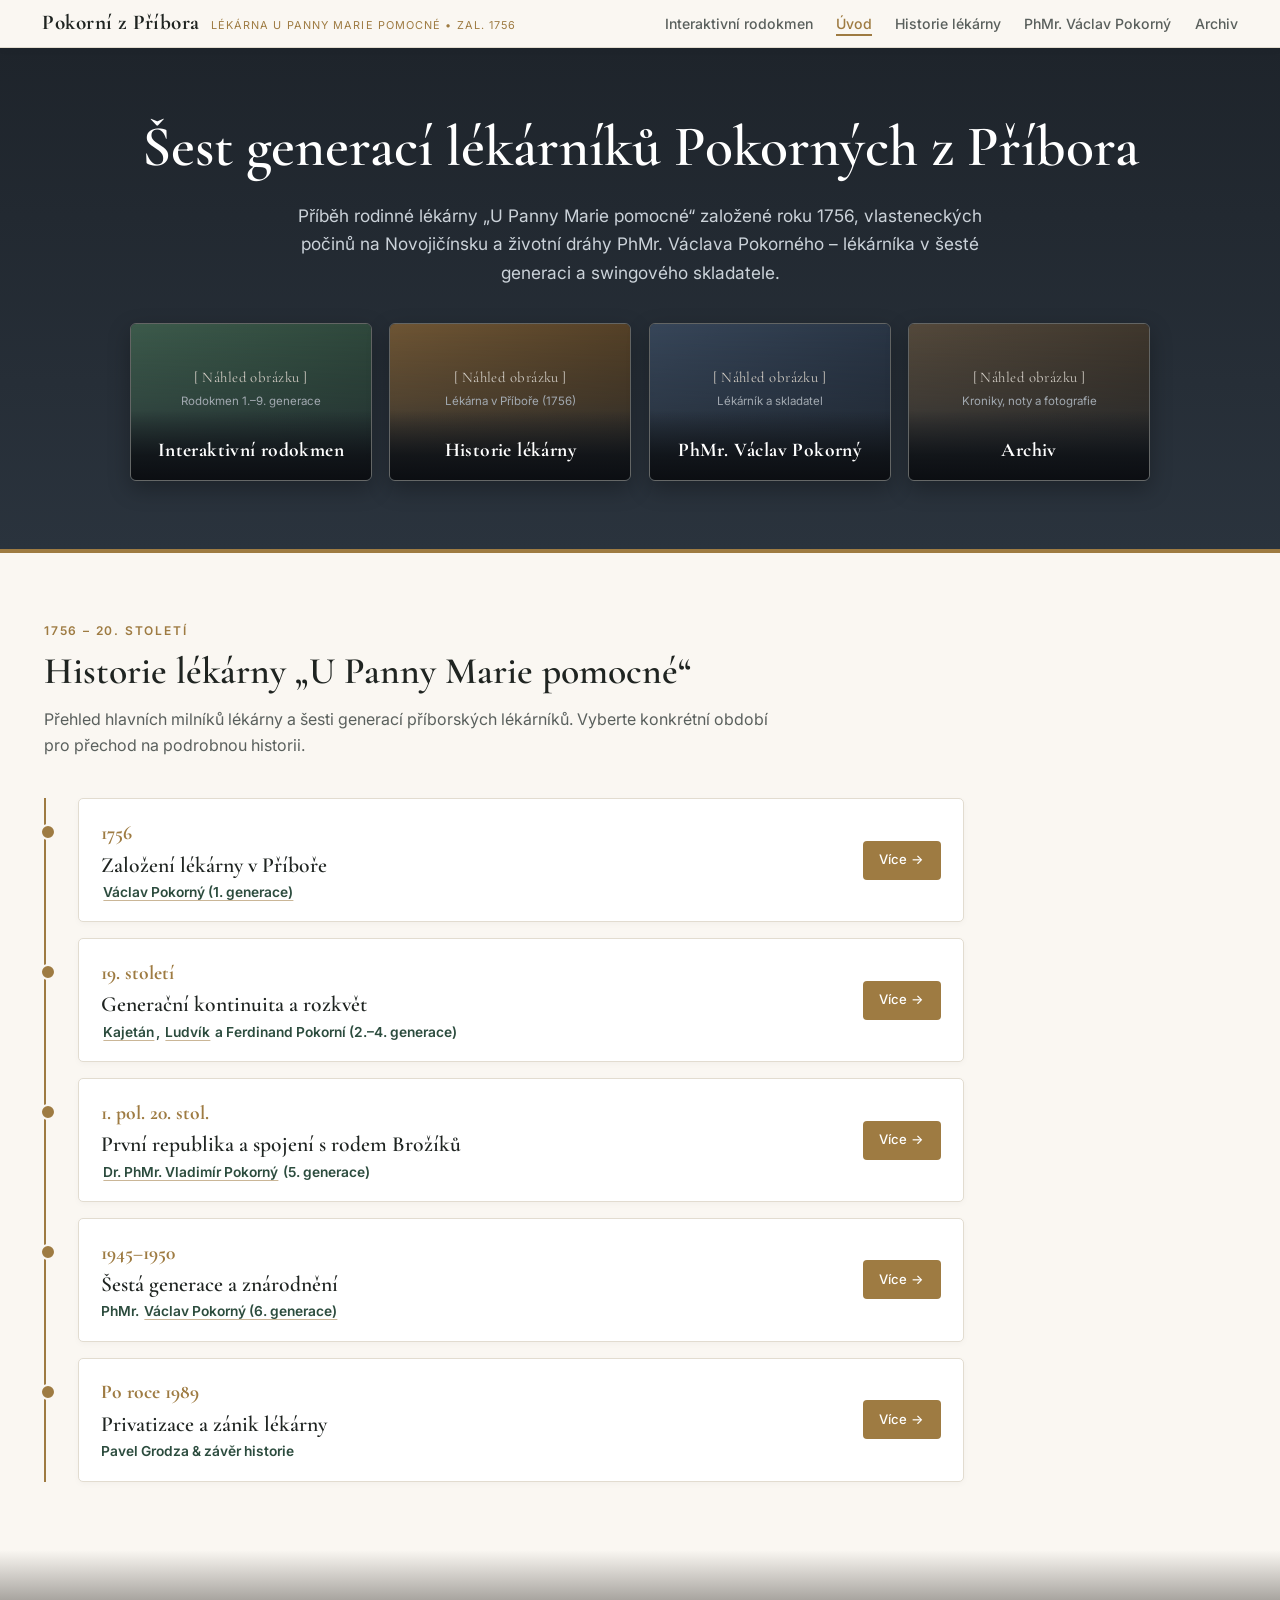
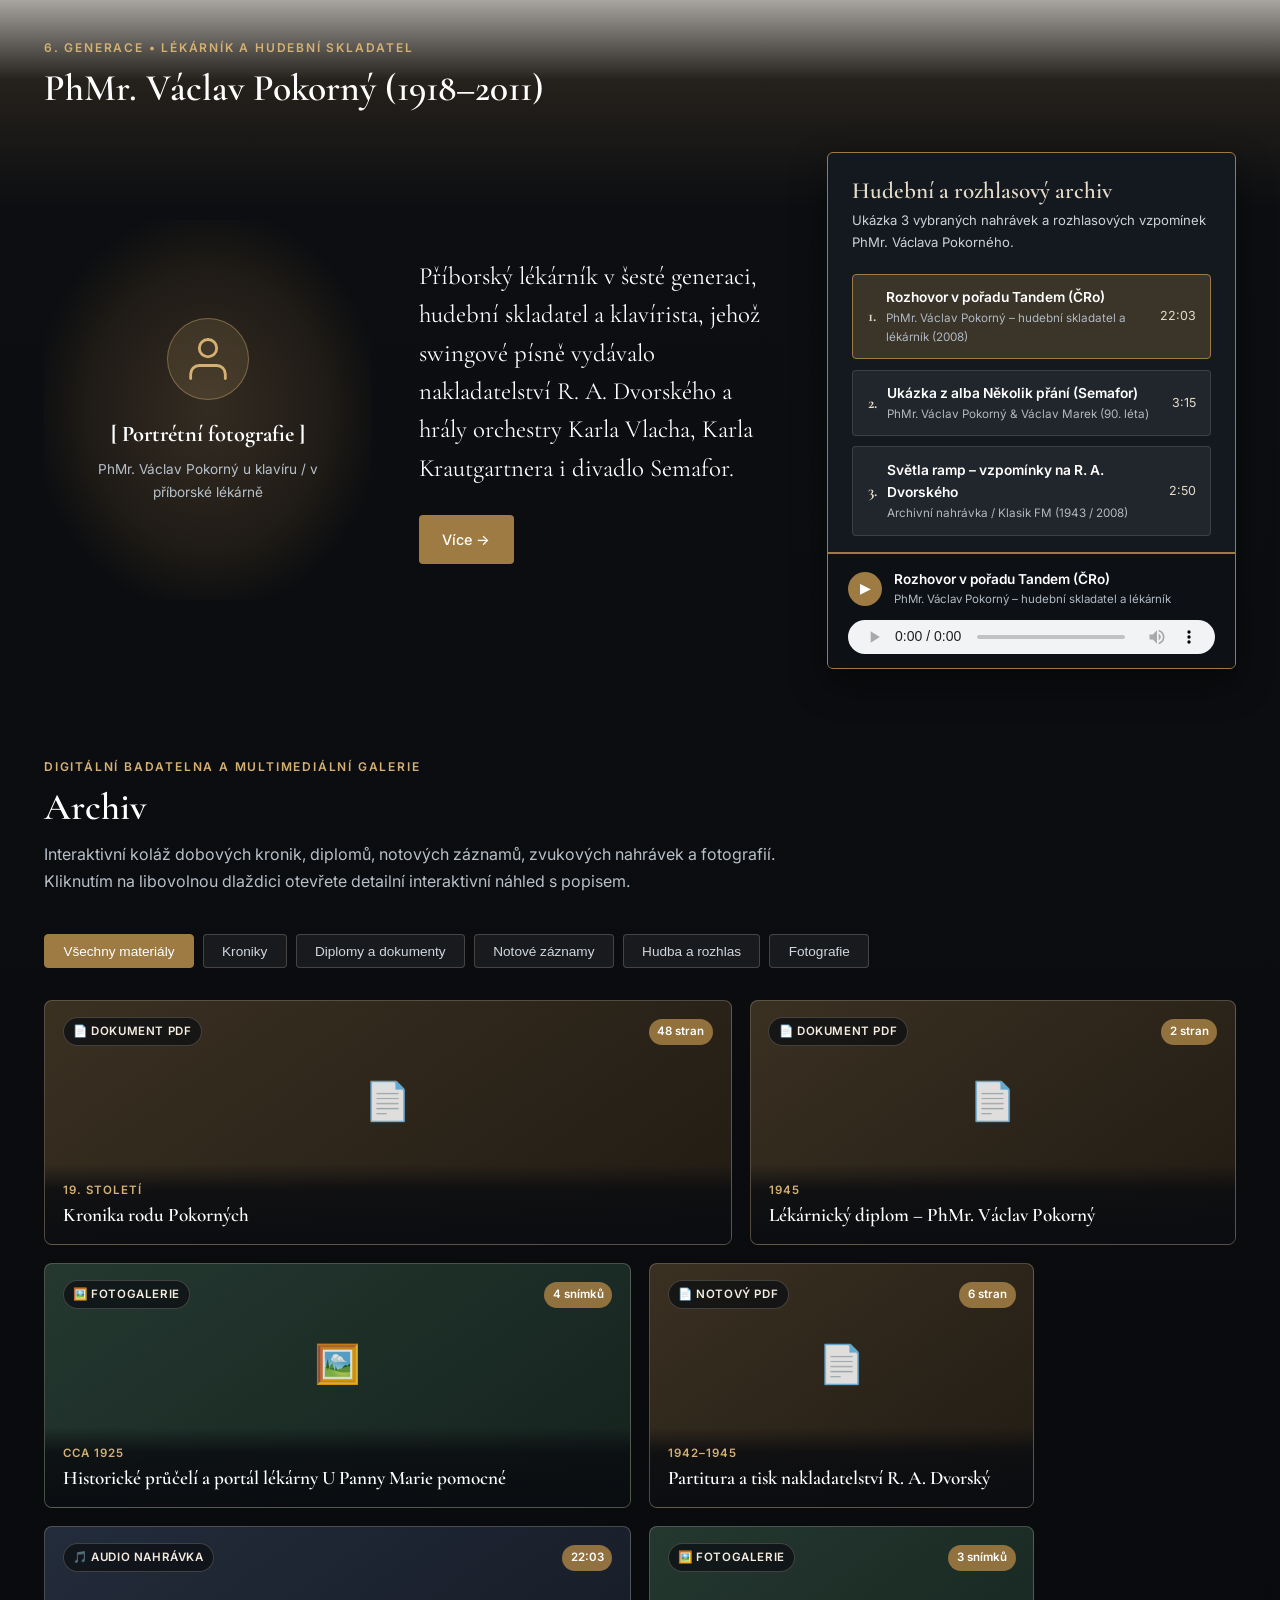
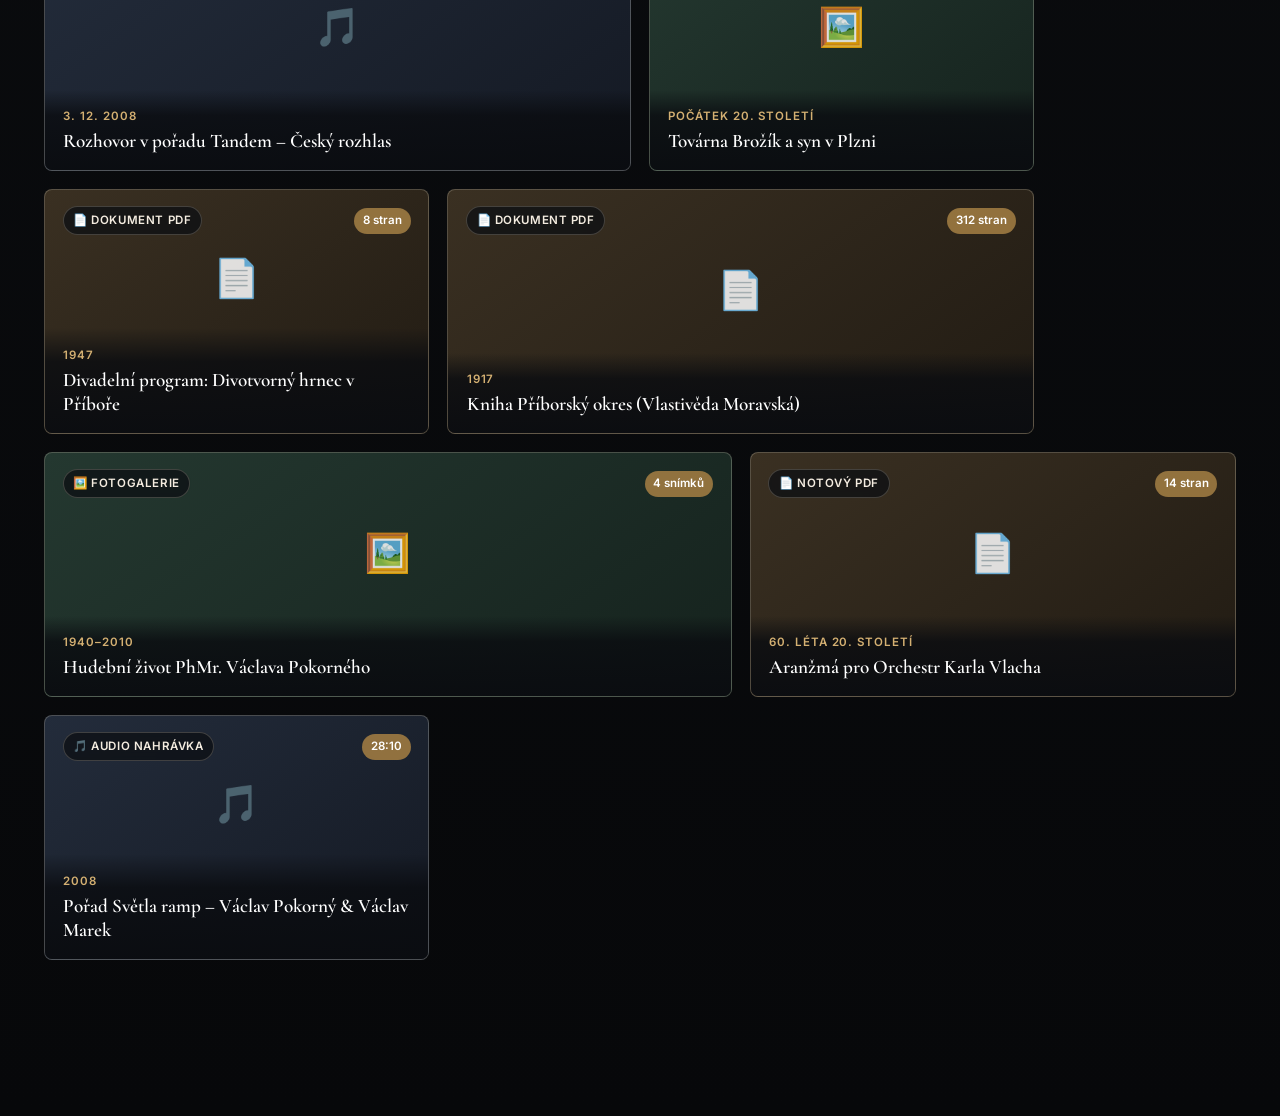
==== commit 315938a1: "style changes to various pages, addition of cms" ====
--- a/index.html
+++ b/index.html
@@ -9,21 +9,21 @@
   <link href="https://fonts.googleapis.com/css2?family=Cormorant+Garamond:ital,wght@0,500;0,600;0,700;1,400&family=Inter:wght@400;500;600&display=swap" rel="stylesheet">
   <link rel="stylesheet" href="css/styles.css" />
 </head>
-<body data-page="main">
+<body class="main-page-body" data-page="main">
 
   <header class="site-header">
     <div class="nav-container">
       <a href="index.html" class="brand">
-        <span class="brand-title">Pokorní z Příbora</span>
-        <span class="brand-subtitle">Lékárna U Panny Marie pomocné • Zal. 1756</span>
+        <span class="brand-title" data-cms="global.brandTitle">Pokorní z Příbora</span>
+        <span class="brand-subtitle" data-cms="global.brandSubtitle">Lékárna U Panny Marie pomocné • Zal. 1756</span>
       </a>
       <nav>
         <ul class="nav-links">
-          <li><a href="index.html" class="active">Úvod</a></li>
-          <li><a href="historie-lekarny.html">Historie lékárny</a></li>
-          <li><a href="vaclav-pokorny.html">PhMr. Václav Pokorný</a></li>
-          <li><a href="rodokmen.html" class="nav-highlight">Interaktivní rodokmen ↗</a></li>
-          <li><a href="#archiv">Archiv a kroniky</a></li>
+          <li><a href="rodokmen.html" data-cms="global.navTree">Interaktivní rodokmen</a></li>
+          <li><a href="index.html" class="active" data-cms="global.navHome">Úvod</a></li>
+          <li><a href="historie-lekarny.html" data-cms="global.navPharmacy">Historie lékárny</a></li>
+          <li><a href="vaclav-pokorny.html" data-cms="global.navVaclav">PhMr. Václav Pokorný</a></li>
+          <li><a href="#archiv" data-cms="global.navArchive">Archiv</a></li>
         </ul>
       </nav>
     </div>
@@ -31,19 +31,50 @@
 
   <section class="hero">
     <div class="hero-inner">
-      <h1>Šest generací lékárníků Pokorných z Příbora</h1>
-      <p>
+      <h1 data-cms="home.heroTitle">Šest generací lékárníků Pokorných z Příbora</h1>
+      <p data-cms="home.heroSubtitle">
         Příběh rodinné lékárny „U Panny Marie pomocné“ založené roku 1756, vlasteneckých počinů na Novojičínsku a životní dráhy PhMr. Václava Pokorného – lékárníka v šesté generaci a swingového skladatele.
       </p>
-      <div class="hero-actions">
-        <div class="hero-actions-primary">
-          <a href="rodokmen.html" class="btn btn-primary">Interaktivní rodokmen</a>
-        </div>
-        <div class="hero-actions-secondary">
-          <a href="historie-lekarny.html" class="btn btn-outline">Historie lékárny od r. 1756</a>
-          <a href="vaclav-pokorny.html" class="btn btn-outline">Život a hudba Václava Pokorného</a>
-          <a href="#archiv" class="btn btn-outline">Archiv a kroniky</a>
-        </div>
+      <div class="hero-card-row">
+        <a href="rodokmen.html" class="hero-img-btn card-bg-tree" data-cms-bg="home.cardTreeImg">
+          <div class="hero-img-placeholder">
+            <span class="hero-img-badge">[ Náhled obrázku ]</span>
+            <small data-cms="home.cardTreeSub">Rodokmen 1.–9. generace</small>
+          </div>
+          <div class="hero-img-fade">
+            <span class="hero-img-title" data-cms="home.cardTreeTitle">Interaktivní rodokmen</span>
+          </div>
+        </a>
+
+        <a href="historie-lekarny.html" class="hero-img-btn card-bg-pharmacy" data-cms-bg="home.cardPharmacyImg">
+          <div class="hero-img-placeholder">
+            <span class="hero-img-badge">[ Náhled obrázku ]</span>
+            <small data-cms="home.cardPharmacySub">Lékárna v Příboře (1756)</small>
+          </div>
+          <div class="hero-img-fade">
+            <span class="hero-img-title" data-cms="home.cardPharmacyTitle">Historie lékárny</span>
+          </div>
+        </a>
+
+        <a href="vaclav-pokorny.html" class="hero-img-btn card-bg-vaclav" data-cms-bg="home.cardVaclavImg">
+          <div class="hero-img-placeholder">
+            <span class="hero-img-badge">[ Náhled obrázku ]</span>
+            <small data-cms="home.cardVaclavSub">Lékárník a skladatel</small>
+          </div>
+          <div class="hero-img-fade">
+            <span class="hero-img-title" data-cms="home.cardVaclavTitle">PhMr. Václav Pokorný</span>
+          </div>
+        </a>
+
+        <a href="#archiv" class="hero-img-btn card-bg-archive" data-cms-bg="home.cardArchiveImg">
+          <div class="hero-img-placeholder">
+            <span class="hero-img-badge">[ Náhled obrázku ]</span>
+            <small data-cms="home.cardArchiveSub">Kroniky, noty a fotografie</small>
+          </div>
+          <div class="hero-img-fade">
+            <span class="hero-img-title" data-cms="home.cardArchiveTitle">Archiv</span>
+          </div>
+        </a>
       </div>
     </div>
   </section>
@@ -51,94 +82,99 @@
   <!-- Section 1: Compact Pharmacy History Timeline -->
   <section id="lekarna" class="section">
     <div class="section-header">
-      <span class="section-eyebrow">1756 – 20. století</span>
-      <h2 class="section-title">Historie lékárny „U Panny Marie pomocné“</h2>
-      <p class="section-desc">
+      <span class="section-eyebrow" data-cms="home.lekarnaEyebrow">1756 – 20. století</span>
+      <h2 class="section-title" data-cms="home.lekarnaTitle">Historie lékárny „U Panny Marie pomocné“</h2>
+      <p class="section-desc" data-cms="home.lekarnaDesc">
         Přehled hlavních milníků lékárny a šesti generací příborských lékárníků. Vyberte konkrétní období pro přechod na podrobnou historii.
       </p>
     </div>
     <div id="pharmacy-timeline-compact" class="timeline timeline-compact"></div>
   </section>
 
-  <!-- Section 2: PhMr. Václav Pokorný Showcase (Left Photo, Center Short Sentence + Button, Right 3-Song Audio Archive with Bottom Bar) -->
-  <section id="vaclav-pokorny" class="section">
-    <div class="section-header">
-      <span class="section-eyebrow">6. generace • Lékárník a hudební skladatel</span>
-      <h2 class="section-title">PhMr. Václav Pokorný (1918–2011)</h2>
-    </div>
+  <!-- Dark Stage Wrapper: Gradient into Black through Václav Pokorný & continuing to the end of the page -->
+  <div class="dark-stage-wrapper">
 
-    <div class="vaclav-showcase-grid">
-      <!-- Left: Large Photo -->
-      <div class="vaclav-photo-col">
-        <div class="vaclav-large-portrait">
-          <div class="portrait-placeholder-icon">
-            <svg width="48" height="48" viewBox="0 0 24 24" fill="none" stroke="currentColor" stroke-width="1.4" stroke-linecap="round" stroke-linejoin="round">
-              <path d="M20 21v-2a4 4 0 0 0-4-4H8a4 4 0 0 0-4 4v2"></path>
-              <circle cx="12" cy="7" r="4"></circle>
-            </svg>
-          </div>
-          <div class="portrait-placeholder-title">[ Portrétní fotografie ]</div>
-          <div class="portrait-placeholder-sub">PhMr. Václav Pokorný u klavíru / v příborské lékárně</div>
-        </div>
+    <!-- Section 2: PhMr. Václav Pokorný Showcase (Seamless Dark Gradient, Fading Edge Portrait, Floating White Text + Více Button, Bordered Audio Archive) -->
+    <section id="vaclav-pokorny" class="section section-dark-seamless">
+      <div class="section-header">
+        <span class="section-eyebrow" data-cms="home.vaclavEyebrow">6. generace • Lékárník a hudební skladatel</span>
+        <h2 class="section-title" data-cms="home.vaclavTitle">PhMr. Václav Pokorný (1918–2011)</h2>
       </div>
 
-      <!-- Middle: Short sentence-long description + Button to Subpage -->
-      <div class="vaclav-desc-col">
-        <p class="vaclav-lead-sentence" id="vaclav-main-sentence">
-          Příborský lékárník v šesté generaci, hudební skladatel a klavírista, jehož swingové písně vydávalo nakladatelství R. A. Dvorského a hrály orchestry Karla Vlacha, Karla Krautgartnera i divadlo Semafor.
+      <div class="vaclav-showcase-grid">
+        <!-- Left: Large Photo blending seamlessly with edges fading into the black background -->
+        <div class="vaclav-photo-col">
+          <div class="vaclav-fading-portrait" id="vaclav-home-portrait">
+            <div class="portrait-placeholder-icon">
+              <svg width="52" height="52" viewBox="0 0 24 24" fill="none" stroke="currentColor" stroke-width="1.3" stroke-linecap="round" stroke-linejoin="round">
+                <path d="M20 21v-2a4 4 0 0 0-4-4H8a4 4 0 0 0-4 4v2"></path>
+                <circle cx="12" cy="7" r="4"></circle>
+              </svg>
+            </div>
+            <div class="portrait-placeholder-title">[ Portrétní fotografie ]</div>
+            <div class="portrait-placeholder-sub" data-cms="home.vaclavPortraitCaption">PhMr. Václav Pokorný u klavíru / v příborské lékárně</div>
+          </div>
+        </div>
+
+        <!-- Middle: Borderless floating white text + "Více" button -->
+        <div class="vaclav-desc-col">
+          <p class="vaclav-lead-sentence" id="vaclav-main-sentence" data-cms-linkify="home.vaclavLeadSentence">
+            Příborský lékárník v šesté generaci, hudební skladatel a klavírista, jehož swingové písně vydávalo nakladatelství R. A. Dvorského a hrály orchestry Karla Vlacha, Karla Krautgartnera i divadlo Semafor.
+          </p>
+          <div class="vaclav-cta-wrap">
+            <a href="vaclav-pokorny.html" class="btn btn-primary" data-cms="home.vaclavCtaLabel">Více →</a>
+          </div>
+        </div>
+
+        <!-- Right: Bordered Hudební a rozhlasový archiv snippet with 3 songs + integrated audio playhead & bar at bottom -->
+        <aside class="audio-card-panel">
+          <div class="audio-panel-header">
+            <h3 data-cms="home.audioTitle">Hudební a rozhlasový archiv</h3>
+            <p class="audio-panel-sub" data-cms="home.audioSubtitle">
+              Ukázka 3 vybraných nahrávek a rozhlasových vzpomínek PhMr. Václava Pokorného.
+            </p>
+          </div>
+
+          <div id="track-list" class="track-list"></div>
+
+          <!-- Integrated Audio Playhead & Bar at the bottom of Hudební a rozhlasový archiv -->
+          <div class="audio-panel-player">
+            <div class="audio-panel-now-playing">
+              <button id="bar-play-btn" class="play-btn" type="button" title="Přehrát / Pozastavit">▶</button>
+              <div class="audio-panel-track-meta">
+                <div id="bar-track-title" class="audio-panel-track-title">Vyberte skladbu</div>
+                <div id="bar-track-sub" class="audio-panel-track-sub">Archiv PhMr. Václava Pokorného</div>
+              </div>
+            </div>
+            <audio id="main-audio" controls class="audio-panel-element"></audio>
+          </div>
+        </aside>
+      </div>
+    </section>
+
+    <!-- Section 3: Media Gallery continuing on the Black Background till the end of the page -->
+    <section id="archiv" class="section section-dark-archive">
+      <div class="section-header">
+        <span class="section-eyebrow" data-cms="home.archiveEyebrow">Digitální badatelna a multimediální galerie</span>
+        <h2 class="section-title" data-cms="home.archiveTitle">Archiv</h2>
+        <p class="section-desc" data-cms="home.archiveDesc">
+          Interaktivní koláž dobových kronik, diplomů, notových záznamů, zvukových nahrávek a fotografií. Kliknutím na libovolnou dlaždici otevřete detailní interaktivní náhled s popisem.
         </p>
-        <div class="vaclav-cta-wrap">
-          <a href="vaclav-pokorny.html" class="btn btn-primary">Přejít na podrobný životopis Václava Pokorného →</a>
-        </div>
       </div>
 
-      <!-- Right: Hudební a rozhlasový archiv snippet with 3 songs + integrated audio playhead & bar at bottom -->
-      <aside class="audio-card-panel">
-        <div class="audio-panel-header">
-          <h3>Hudební a rozhlasový archiv</h3>
-          <p class="audio-panel-sub">
-            Ukázka 3 vybraných nahrávek a rozhlasových vzpomínek PhMr. Václava Pokorného.
-          </p>
-        </div>
+      <div class="filter-bar">
+        <button class="filter-btn active" data-filter="all">Všechny materiály</button>
+        <button class="filter-btn" data-filter="kroniky">Kroniky</button>
+        <button class="filter-btn" data-filter="dokumenty">Diplomy a dokumenty</button>
+        <button class="filter-btn" data-filter="noty">Notové záznamy</button>
+        <button class="filter-btn" data-filter="hudba">Hudba a rozhlas</button>
+        <button class="filter-btn" data-filter="fotografie">Fotografie</button>
+      </div>
 
-        <div id="track-list" class="track-list"></div>
+      <div id="archive-grid" class="collage-gallery" data-gallery-page="main"></div>
+    </section>
 
-        <!-- Integrated Audio Playhead & Bar at the bottom of Hudební a rozhlasový archiv -->
-        <div class="audio-panel-player">
-          <div class="audio-panel-now-playing">
-            <button id="bar-play-btn" class="play-btn" type="button" title="Přehrát / Pozastavit">▶</button>
-            <div class="audio-panel-track-meta">
-              <div id="bar-track-title" class="audio-panel-track-title">Vyberte skladbu</div>
-              <div id="bar-track-sub" class="audio-panel-track-sub">Archiv PhMr. Václava Pokorného</div>
-            </div>
-          </div>
-          <audio id="main-audio" controls class="audio-panel-element"></audio>
-        </div>
-      </aside>
-    </div>
-  </section>
-
-  <!-- Section 3: Media Gallery (Kroniky, dokumenty, noty, hudba, fotografie) -->
-  <section id="archiv" class="section" style="border-bottom:none;">
-    <div class="section-header">
-      <span class="section-eyebrow">Digitální badatelna a multimediální galerie</span>
-      <h2 class="section-title">Kroniky, dokumenty, nahrávky a fotografie</h2>
-      <p class="section-desc">
-        Interaktivní koláž dobových kronik, diplomů, notových záznamů, zvukových nahrávek a fotografií. Kliknutím na libovolnou dlaždici otevřete detailní interaktivní náhled.
-      </p>
-    </div>
-
-    <div class="filter-bar">
-      <button class="filter-btn active" data-filter="all">Všechny materiály</button>
-      <button class="filter-btn" data-filter="kroniky">Kroniky</button>
-      <button class="filter-btn" data-filter="dokumenty">Diplomy a dokumenty</button>
-      <button class="filter-btn" data-filter="noty">Notové záznamy</button>
-      <button class="filter-btn" data-filter="hudba">Hudba a rozhlas</button>
-      <button class="filter-btn" data-filter="fotografie">Fotografie</button>
-    </div>
-
-    <div id="archive-grid" class="collage-gallery" data-gallery-page="main"></div>
-  </section>
+  </div>
 
   <!-- Universal Interactive Overlay Modal -->
   <div id="universal-modal" class="modal-backdrop" aria-hidden="true">
--- a/css/styles.css
+++ b/css/styles.css
@@ -30,6 +30,11 @@
   padding-bottom: 60px;
 }
 
+/* Main page continues with a black background until the very bottom */
+body.main-page-body {
+  padding-bottom: 0;
+}
+
 h1, h2, h3, h4 {
   font-family: var(--font-serif);
   font-weight: 600;
@@ -37,7 +42,7 @@
 }
 
 /* ==========================================================================
-   Header & Top Bar (Always Visible across All Pages)
+   Compact Header & Top Bar (Always Visible across All Pages)
    ========================================================================== */
 .site-header {
   position: sticky;
@@ -46,43 +51,45 @@
   background: rgba(250, 247, 242, 0.96);
   backdrop-filter: blur(8px);
   border-bottom: 1px solid var(--border-subtle);
-  box-shadow: 0 2px 10px rgba(0, 0, 0, 0.03);
+  box-shadow: 0 2px 8px rgba(0, 0, 0, 0.03);
 }
 
 .nav-container {
   max-width: 1240px;
   margin: 0 auto;
-  padding: 0.9rem 1.5rem;
+  padding: 0.65rem 1.4rem;
   display: flex;
   justify-content: space-between;
   align-items: center;
-  gap: 1rem;
+  gap: 1.25rem;
 }
 
 .brand {
   text-decoration: none;
   color: var(--text-primary);
   display: flex;
-  flex-direction: column;
+  align-items: baseline;
+  gap: 0.7rem;
 }
 
 .brand-title {
   font-family: var(--font-serif);
-  font-size: 1.5rem;
+  font-size: 1.32rem;
   font-weight: 700;
   letter-spacing: 0.02em;
+  line-height: 1;
 }
 
 .brand-subtitle {
-  font-size: 0.72rem;
+  font-size: 0.68rem;
   text-transform: uppercase;
-  letter-spacing: 0.12em;
+  letter-spacing: 0.1em;
   color: var(--accent-gold);
 }
 
 .nav-links {
   display: flex;
-  gap: 1.5rem;
+  gap: 1.45rem;
   list-style: none;
   align-items: center;
   flex-wrap: wrap;
@@ -91,7 +98,7 @@
 .nav-links a {
   text-decoration: none;
   color: var(--text-secondary);
-  font-size: 0.9rem;
+  font-size: 0.88rem;
   font-weight: 500;
   transition: color 0.2s, border-color 0.2s;
   padding-bottom: 2px;
@@ -104,75 +111,141 @@
   border-bottom-color: var(--accent-gold);
 }
 
-.nav-links a.nav-highlight {
-  color: var(--accent-green);
-  font-weight: 600;
-  background: #efe8da;
-  padding: 0.35rem 0.75rem;
-  border-radius: 4px;
-  border: 1px solid #d8ccb8;
-}
-
-.nav-links a.nav-highlight:hover,
-.nav-links a.nav-highlight.active {
-  background: var(--accent-gold);
-  color: #ffffff;
-  border-color: var(--accent-gold);
-}
-
 /* ==========================================================================
-   Hero & Subpage Hero Sections
+   Hero & Subpage Hero Sections + 4-Button Image Placeholder Row
    ========================================================================== */
 .hero {
   background: linear-gradient(180deg, #1e242b 0%, #2a333d 100%);
   color: #faf7f2;
-  padding: 5rem 1.5rem;
+  padding: 4rem 1.5rem 4.25rem;
   text-align: center;
   border-bottom: 4px solid var(--accent-gold);
 }
 
 .hero-inner {
-  max-width: 840px;
+  max-width: 1080px;
   margin: 0 auto;
 }
 
 .hero h1 {
-  font-size: clamp(2.4rem, 5vw, 3.8rem);
-  margin-bottom: 1.25rem;
+  font-size: clamp(2.3rem, 4.8vw, 3.6rem);
+  margin-bottom: 1.1rem;
   color: #ffffff;
 }
 
 .hero p {
-  font-size: 1.1rem;
+  font-size: 1.08rem;
   color: #cbd2d9;
-  max-width: 680px;
-  margin: 0 auto 2rem;
-}
-
-.hero-actions {
-  display: flex;
-  flex-direction: column;
-  align-items: center;
+  max-width: 700px;
+  margin: 0 auto 2.25rem;
+}
+
+/* Single row of rectangular image-placeholder buttons with bottom opacity fade */
+.hero-card-row {
+  display: grid;
+  grid-template-columns: repeat(4, 1fr);
   gap: 1.1rem;
-  justify-content: center;
-}
-
-.hero-actions-primary {
-  display: flex;
-  justify-content: center;
-}
-
-.hero-actions-secondary {
-  display: flex;
-  gap: 0.85rem;
-  justify-content: center;
-  flex-wrap: wrap;
+  max-width: 1020px;
+  margin: 0 auto;
+}
+
+.hero-img-btn {
+  position: relative;
+  height: 158px;
+  border-radius: 6px;
+  overflow: hidden;
+  text-decoration: none;
+  border: 1px solid rgba(230, 220, 200, 0.32);
+  display: flex;
+  flex-direction: column;
+  justify-content: space-between;
+  box-shadow: 0 8px 22px rgba(0, 0, 0, 0.28);
+  transition: transform 0.22s ease, border-color 0.22s ease, box-shadow 0.22s ease;
+}
+
+.hero-img-btn:hover {
+  transform: translateY(-4px);
+  border-color: var(--accent-gold);
+  box-shadow: 0 14px 30px rgba(0, 0, 0, 0.42);
+}
+
+/* Placeholder image backgrounds with fading opacity toward the bottom */
+.hero-img-placeholder {
+  position: absolute;
+  inset: 0;
+  padding: 1rem 0.75rem 2.75rem;
+  display: flex;
+  flex-direction: column;
+  align-items: center;
+  justify-content: center;
+  text-align: center;
+  /* Image placeholder fades in opacity towards the bottom */
+  -webkit-mask-image: linear-gradient(180deg, rgba(0, 0, 0, 1) 0%, rgba(0, 0, 0, 0.75) 48%, rgba(0, 0, 0, 0.05) 100%);
+  mask-image: linear-gradient(180deg, rgba(0, 0, 0, 1) 0%, rgba(0, 0, 0, 0.75) 48%, rgba(0, 0, 0, 0.05) 100%);
+  transition: transform 0.3s ease;
+}
+
+.hero-img-btn:hover .hero-img-placeholder {
+  transform: scale(1.04);
+}
+
+.card-bg-tree .hero-img-placeholder {
+  background: linear-gradient(145deg, #3c5a4b 0%, #23382e 100%);
+}
+
+.card-bg-pharmacy .hero-img-placeholder {
+  background: linear-gradient(145deg, #6e5534 0%, #3d2e1b 100%);
+}
+
+.card-bg-vaclav .hero-img-placeholder {
+  background: linear-gradient(145deg, #374659 0%, #1d2633 100%);
+}
+
+.card-bg-archive .hero-img-placeholder {
+  background: linear-gradient(145deg, #54493b 0%, #2c261f 100%);
+}
+
+.hero-img-badge {
+  font-family: var(--font-serif);
+  font-size: 0.92rem;
+  color: #f4ece0;
+  letter-spacing: 0.03em;
+}
+
+.hero-img-placeholder small {
+  font-size: 0.72rem;
+  color: #d0d7de;
+  margin-top: 0.2rem;
+}
+
+/* Transparent bottom part holding the button title */
+.hero-img-fade {
+  position: relative;
+  z-index: 2;
+  margin-top: auto;
+  width: 100%;
+  padding: 1.5rem 0.85rem 0.85rem;
+  background: linear-gradient(180deg, transparent 0%, rgba(12, 15, 19, 0.82) 65%, rgba(10, 12, 16, 0.95) 100%);
+  text-align: center;
+}
+
+.hero-img-title {
+  font-family: var(--font-serif);
+  font-size: 1.22rem;
+  font-weight: 700;
+  color: #ffffff;
+  letter-spacing: 0.02em;
+  display: block;
+}
+
+.hero-img-btn:hover .hero-img-title {
+  color: var(--accent-gold-light);
 }
 
 .subpage-hero {
   background: linear-gradient(180deg, #1e242b 0%, #27303a 100%);
   color: #faf7f2;
-  padding: 3.75rem 1.5rem;
+  padding: 3.5rem 1.5rem;
   border-bottom: 3px solid var(--accent-gold);
 }
 
@@ -416,83 +489,135 @@
 }
 
 /* ==========================================================================
-   Main Page: PhMr. Václav Pokorný 3-Column Showcase
-   (Left: Large Photo, Middle: Short Sentence + Button, Right: 3-Song Audio Archive + Bottom Bar)
+   Main Page Dark Stage: Gradient into Black for Václav Pokorný & Continuing Through Archive
    ========================================================================== */
+#lekarna {
+  border-bottom: none;
+}
+
+.dark-stage-wrapper {
+  background: linear-gradient(
+    180deg,
+    var(--bg-parchment) 0%,
+    #25211c 130px,
+    #0c0e11 260px,
+    #07080a 100%
+  );
+  color: #f4f1ea;
+  padding-top: 3rem;
+  padding-bottom: 5.5rem;
+}
+
+.section-dark-seamless {
+  border-bottom: none;
+  padding-top: 2.5rem;
+  padding-bottom: 3.5rem;
+}
+
+.section-dark-archive {
+  border-bottom: none;
+  padding-top: 2rem;
+}
+
+.dark-stage-wrapper .section-eyebrow {
+  color: #d4b072;
+}
+
+.dark-stage-wrapper .section-title {
+  color: #ffffff;
+}
+
+.dark-stage-wrapper .section-desc {
+  color: #b7c0c9;
+}
+
+.dark-stage-wrapper .person-inline-link {
+  color: #e6dcc8;
+  text-decoration-color: rgba(212, 176, 114, 0.6);
+}
+
+.dark-stage-wrapper .person-inline-link:hover {
+  color: #ffffff;
+  background-color: rgba(212, 176, 114, 0.22);
+}
+
+/* Main Page: PhMr. Václav Pokorný Borderless 3-Column Showcase on Black */
 .vaclav-showcase-grid {
   display: grid;
   grid-template-columns: 1fr 1.15fr 1.25fr;
-  gap: 2rem;
-  align-items: stretch;
+  gap: 2.5rem;
+  align-items: center;
 }
 
 .vaclav-photo-col {
   display: flex;
-}
-
-.vaclav-large-portrait {
+  justify-content: center;
+}
+
+/* Portrait blends into the black background with radial edge fade (no hard border) */
+.vaclav-fading-portrait {
+  position: relative;
   width: 100%;
-  min-height: 360px;
-  background: linear-gradient(145deg, #efe8da 0%, #dfd3be 100%);
-  border: 1px solid #cbbba0;
-  outline: 3px solid var(--bg-parchment);
-  outline-offset: -8px;
-  border-radius: 6px;
-  padding: 2rem 1.5rem;
+  min-height: 380px;
+  border-radius: 12px;
+  background: radial-gradient(
+    ellipse at center,
+    #342c22 0%,
+    #1f1b16 52%,
+    rgba(7, 8, 10, 0) 76%
+  );
+  padding: 2.25rem 1.5rem;
   display: flex;
   flex-direction: column;
   align-items: center;
   justify-content: center;
   text-align: center;
-  color: #5c4b32;
-  box-shadow: 0 8px 24px rgba(0, 0, 0, 0.06);
+  color: #e6dcc8;
 }
 
 .portrait-placeholder-icon {
-  width: 76px;
-  height: 76px;
+  width: 82px;
+  height: 82px;
   border-radius: 50%;
-  background: rgba(158, 123, 66, 0.16);
-  border: 1px solid rgba(158, 123, 66, 0.45);
+  background: rgba(212, 176, 114, 0.14);
+  border: 1px solid rgba(212, 176, 114, 0.4);
   display: flex;
   align-items: center;
   justify-content: center;
   margin-bottom: 1rem;
-  color: var(--accent-gold);
+  color: #d4b072;
 }
 
 .portrait-placeholder-title {
   font-family: var(--font-serif);
-  font-size: 1.35rem;
+  font-size: 1.4rem;
   font-weight: 700;
-  color: var(--text-primary);
+  color: #ffffff;
   margin-bottom: 0.35rem;
 }
 
 .portrait-placeholder-sub {
   font-size: 0.85rem;
-  color: var(--text-secondary);
+  color: #b7c0c9;
   max-width: 240px;
 }
 
+/* Floating borderless description + Více button in white font */
 .vaclav-desc-col {
-  background: var(--bg-card);
-  border: 1px solid var(--border-subtle);
-  border-top: 3px solid var(--accent-gold);
-  border-radius: 6px;
-  padding: 2.25rem 2rem;
+  background: transparent;
+  border: none;
+  padding: 1rem 0.5rem;
   display: flex;
   flex-direction: column;
   justify-content: center;
   gap: 1.75rem;
-  box-shadow: 0 4px 14px rgba(0, 0, 0, 0.03);
 }
 
 .vaclav-lead-sentence {
   font-family: var(--font-serif);
-  font-size: 1.42rem;
+  font-size: 1.55rem;
   line-height: 1.55;
-  color: var(--text-primary);
+  color: #ffffff;
 }
 
 .vaclav-cta-wrap {
@@ -500,17 +625,17 @@
   align-items: center;
 }
 
-/* Right Column: Hudební a rozhlasový archiv + Integrated Bottom Audio Bar */
+/* Right Column: Bordered Hudební a rozhlasový archiv + Integrated Bottom Audio Bar */
 .audio-card-panel {
-  background: var(--bg-dark);
+  background: #141920;
   color: #ffffff;
   border-radius: 6px;
-  border: 1px solid rgba(158, 123, 66, 0.4);
+  border: 1.5px solid var(--accent-gold);
   display: flex;
   flex-direction: column;
   justify-content: space-between;
   overflow: hidden;
-  box-shadow: 0 10px 28px rgba(0, 0, 0, 0.14);
+  box-shadow: 0 14px 36px rgba(0, 0, 0, 0.45);
 }
 
 .audio-panel-header {
@@ -587,7 +712,7 @@
 
 /* Integrated Audio Bar at the Bottom of the Hudební a rozhlasový archiv Section */
 .audio-panel-player {
-  background: #14181d;
+  background: #0d1015;
   border-top: 2px solid var(--accent-gold);
   padding: 0.9rem 1.25rem;
   display: flex;
@@ -645,122 +770,170 @@
 }
 
 /* ==========================================================================
-   Václav Pokorný Subpage: Edge Photos + Long Top Bio
+   Václav Pokorný Subpage: Floating Left Bio + 2 Larger Stacked Right Photos
+   & Straight Bordered Clickable Photo Frames along the Left of the Timeline
    ========================================================================== */
 .vaclav-subpage-intro {
   background: linear-gradient(180deg, #f3ede2 0%, var(--bg-parchment) 100%);
   border-bottom: 1px solid var(--border-subtle);
-  padding: 3.25rem 1.5rem;
-}
-
-.vaclav-edge-layout {
-  max-width: 1360px;
+  padding: 3.5rem 1.5rem 3.75rem;
+}
+
+.vaclav-top-split {
+  max-width: 1240px;
   margin: 0 auto;
   display: grid;
-  grid-template-columns: 230px 1fr 230px;
-  gap: 2rem;
+  grid-template-columns: 1.3fr 1fr;
+  gap: 3rem;
+  align-items: center;
+}
+
+/* Floating borderless typography styled like the Úvod page, adapted for the light background */
+.vaclav-floating-bio {
+  background: transparent;
+  border: none;
+  padding: 0.5rem 0;
+}
+
+.vaclav-main-heading {
+  font-size: clamp(2.15rem, 3.8vw, 3rem);
+  margin-bottom: 1.25rem;
+  color: var(--text-primary);
+}
+
+.vaclav-bio-paragraphs {
+  display: flex;
+  flex-direction: column;
+  gap: 1.15rem;
+  font-size: 1.05rem;
+  color: var(--text-primary);
+  line-height: 1.7;
+}
+
+.vaclav-lead-light {
+  font-family: var(--font-serif);
+  font-size: 1.44rem;
+  line-height: 1.52;
+  color: var(--text-primary);
+}
+
+/* 2 bigger photos stacked above each other on the right side of the main text */
+.vaclav-top-photos-stack {
+  display: flex;
+  flex-direction: column;
+  gap: 1.4rem;
+}
+
+/* Timeline layout with straight bordered clickable photo frames on the left */
+.vaclav-timeline-with-photos {
+  display: grid;
+  grid-template-columns: 310px 1fr;
+  gap: 2.75rem;
   align-items: start;
 }
 
-.edge-photo-col {
-  display: flex;
-  flex-direction: column;
-  gap: 1.25rem;
-}
-
-.edge-photo-card {
+.vaclav-side-photos-col {
+  display: flex;
+  flex-direction: column;
+  gap: 1.65rem;
+}
+
+/* Refined straight bordered photo frames (no tilt, clickable & expandable) */
+.vaclav-framed-photo {
   background: var(--bg-card);
-  border: 1px solid #cbbba0;
-  padding: 0.55rem;
-  border-radius: 5px;
-  box-shadow: 0 6px 18px rgba(0, 0, 0, 0.06);
-}
-
-.edge-photo-left .edge-photo-card:first-child {
-  transform: rotate(-1.5deg);
-}
-
-.edge-photo-left .edge-photo-card:last-child {
-  transform: rotate(1deg);
-}
-
-.edge-photo-right .edge-photo-card:first-child {
-  transform: rotate(1.5deg);
-}
-
-.edge-photo-right .edge-photo-card:last-child {
-  transform: rotate(-1deg);
-}
-
-.edge-photo-placeholder {
-  background: linear-gradient(145deg, #efe8da 0%, #e2d6c1 100%);
-  min-height: 150px;
-  border-radius: 3px;
+  border: 1px solid #cab89c;
+  border-top: 3px solid var(--accent-gold);
+  border-radius: 6px;
+  padding: 0.7rem;
+  box-shadow: 0 6px 18px rgba(30, 36, 43, 0.06);
+  cursor: pointer;
+  transition: transform 0.2s ease, box-shadow 0.2s ease, border-color 0.2s ease;
+  display: flex;
+  flex-direction: column;
+}
+
+.vaclav-framed-photo:hover {
+  transform: translateY(-3px);
+  border-color: var(--accent-gold);
+  box-shadow: 0 12px 28px rgba(30, 36, 43, 0.13);
+}
+
+.vaclav-framed-inner {
+  position: relative;
+  background: linear-gradient(145deg, #273038 0%, #192026 100%);
+  border: 1px solid rgba(230, 220, 200, 0.22);
+  border-radius: 4px;
+  padding: 1.35rem 1rem;
   display: flex;
   flex-direction: column;
   align-items: center;
   justify-content: center;
   text-align: center;
-  padding: 0.75rem;
-  color: var(--accent-gold);
-}
-
-.edge-photo-placeholder span {
+  color: #f4ece0;
+}
+
+.vaclav-framed-large .vaclav-framed-inner {
+  min-height: 215px;
+}
+
+.vaclav-framed-side .vaclav-framed-inner {
+  min-height: 175px;
+}
+
+.vaclav-framed-badge {
+  position: absolute;
+  top: 8px;
+  right: 8px;
+  font-size: 0.66rem;
+  font-weight: 600;
+  text-transform: uppercase;
+  letter-spacing: 0.04em;
+  background: rgba(158, 123, 66, 0.9);
+  color: #ffffff;
+  padding: 0.18rem 0.5rem;
+  border-radius: 999px;
+}
+
+.vaclav-framed-icon {
+  font-size: 2rem;
+  margin-bottom: 0.35rem;
+  opacity: 0.9;
+}
+
+.vaclav-framed-title {
   font-family: var(--font-serif);
+  font-size: 1.15rem;
   font-weight: 700;
-  font-size: 1rem;
-  color: var(--text-primary);
-}
-
-.edge-photo-placeholder small {
-  font-size: 0.72rem;
-  color: var(--text-secondary);
-  margin-top: 0.25rem;
-}
-
-.edge-photo-caption {
+  color: #ffffff;
+  line-height: 1.25;
+}
+
+.vaclav-framed-date {
   font-size: 0.74rem;
+  color: #d4b072;
+  margin-top: 0.2rem;
+}
+
+.vaclav-framed-caption {
+  font-size: 0.8rem;
   color: var(--text-secondary);
   text-align: center;
-  padding-top: 0.45rem;
-  font-style: italic;
-}
-
-.vaclav-center-bio {
-  background: var(--bg-card);
-  border: 1px solid var(--border-subtle);
-  border-top: 4px solid var(--accent-gold);
-  padding: 2.5rem;
-  border-radius: 6px;
-  box-shadow: 0 8px 26px rgba(0, 0, 0, 0.04);
-}
-
-.vaclav-main-heading {
-  font-size: clamp(2rem, 3.5vw, 2.8rem);
-  margin-bottom: 1.15rem;
-  color: var(--text-primary);
-}
-
-.vaclav-bio-paragraphs {
-  display: flex;
-  flex-direction: column;
-  gap: 1rem;
-  font-size: 1.02rem;
-  color: var(--text-primary);
+  padding: 0.6rem 0.35rem 0.15rem;
+  line-height: 1.38;
 }
 
 /* ==========================================================================
-   Google Photos Collage-Style Media Gallery
+   Google Photos Collage-Style Media Gallery (Spacious, Uncluttered, Varying Dimensions)
    ========================================================================== */
 .filter-bar {
   display: flex;
-  gap: 0.5rem;
-  margin-bottom: 1.75rem;
+  gap: 0.55rem;
+  margin-bottom: 2rem;
   flex-wrap: wrap;
 }
 
 .filter-btn {
-  padding: 0.5rem 1.1rem;
+  padding: 0.52rem 1.15rem;
   border: 1px solid var(--border-subtle);
   background: var(--bg-card);
   color: var(--text-secondary);
@@ -782,73 +955,90 @@
   border-color: var(--accent-green);
 }
 
-/* Dense Masonry / Google Photos Collage Grid where varying tile sizes fill gaps */
+/* Filter buttons adapted for the dark stage on the main page */
+.dark-stage-wrapper .filter-btn {
+  background: rgba(255, 255, 255, 0.06);
+  border-color: rgba(230, 220, 200, 0.22);
+  color: #d0d7de;
+}
+
+.dark-stage-wrapper .filter-btn:hover {
+  border-color: var(--accent-gold);
+  color: #ffffff;
+  background: rgba(158, 123, 66, 0.18);
+}
+
+.dark-stage-wrapper .filter-btn.active {
+  background: var(--accent-gold);
+  border-color: var(--accent-gold);
+  color: #ffffff;
+}
+
+/* Larger, cohesive 12-column dense collage where tiles have varying widths (4, 5, 6, 7 cols)
+   while maintaining a generous, consistent row height so titles always fit cleanly */
 .collage-gallery {
   display: grid;
-  grid-template-columns: repeat(auto-fill, minmax(190px, 1fr));
-  grid-auto-rows: 155px;
+  grid-template-columns: repeat(12, 1fr);
+  grid-auto-rows: 245px;
   grid-auto-flow: dense;
-  gap: 14px;
+  gap: 18px;
 }
 
 .collage-tile {
   position: relative;
-  border-radius: 6px;
+  border-radius: 8px;
   overflow: hidden;
   cursor: pointer;
-  border: 1px solid var(--border-subtle);
-  background: #e9e2d4;
+  border: 1px solid rgba(230, 220, 200, 0.24);
+  background: #1b222a;
   display: flex;
   flex-direction: column;
   justify-content: space-between;
   transition: transform 0.22s ease, box-shadow 0.22s ease, border-color 0.22s ease;
 }
 
-/* Varied Tile Proportions to create an organic Google Photos collage */
+/* Varying horizontal dimensions that pack cleanly without extreme size differences */
+.collage-tile.tile-large {
+  grid-column: span 7;
+}
+
 .collage-tile.tile-wide {
-  grid-column: span 2;
-  grid-row: span 1;
+  grid-column: span 6;
 }
 
 .collage-tile.tile-tall {
-  grid-column: span 1;
-  grid-row: span 2;
-}
-
-.collage-tile.tile-large {
-  grid-column: span 2;
-  grid-row: span 2;
+  grid-column: span 5;
 }
 
 .collage-tile.tile-normal {
-  grid-column: span 1;
-  grid-row: span 1;
+  grid-column: span 4;
 }
 
 .collage-tile:hover {
-  transform: translateY(-3px) scale(1.01);
-  box-shadow: 0 12px 28px rgba(30, 36, 43, 0.16);
+  transform: translateY(-4px);
+  box-shadow: 0 14px 32px rgba(0, 0, 0, 0.38);
   border-color: var(--accent-gold);
   z-index: 2;
 }
 
-/* Distinct visual backdrops by media type */
+/* Rich, dark-friendly visual backdrops by media type */
 .collage-tile.media-pdf {
-  background: linear-gradient(145deg, #efe7d6 0%, #dfd2b8 100%);
+  background: linear-gradient(145deg, #3a3022 0%, #211b13 100%);
+  color: #faf7f2;
 }
 
 .collage-tile.media-photo {
-  background: linear-gradient(145deg, #2b3932 0%, #1e2824 100%);
+  background: linear-gradient(145deg, #243830 0%, #15221d 100%);
   color: #faf7f2;
 }
 
 .collage-tile.media-audio {
-  background: linear-gradient(145deg, #232a34 0%, #171c23 100%);
+  background: linear-gradient(145deg, #232c3b 0%, #141923 100%);
   color: #faf7f2;
 }
 
 .collage-tile-visual {
-  padding: 0.75rem;
+  padding: 1rem 1.1rem 0.5rem;
   flex: 1;
   display: flex;
   flex-direction: column;
@@ -859,27 +1049,28 @@
   display: flex;
   justify-content: space-between;
   align-items: center;
-  gap: 0.4rem;
+  gap: 0.5rem;
 }
 
 .collage-type-badge {
-  font-size: 0.68rem;
+  font-size: 0.72rem;
   font-weight: 600;
   text-transform: uppercase;
   letter-spacing: 0.05em;
-  padding: 0.2rem 0.5rem;
-  border-radius: 3px;
-  background: rgba(30, 36, 43, 0.75);
+  padding: 0.26rem 0.6rem;
+  border-radius: 999px;
+  background: rgba(12, 15, 19, 0.75);
+  border: 1px solid rgba(230, 220, 200, 0.22);
   color: #f4ece0;
   backdrop-filter: blur(4px);
 }
 
 .collage-count-pill {
-  font-size: 0.68rem;
-  font-weight: 600;
-  padding: 0.18rem 0.45rem;
-  border-radius: 3px;
-  background: rgba(158, 123, 66, 0.88);
+  font-size: 0.72rem;
+  font-weight: 600;
+  padding: 0.22rem 0.55rem;
+  border-radius: 999px;
+  background: rgba(158, 123, 66, 0.9);
   color: #ffffff;
 }
 
@@ -893,50 +1084,32 @@
 }
 
 .collage-visual-icon {
-  font-size: 2rem;
+  font-size: 2.35rem;
   line-height: 1;
-  margin-bottom: 0.2rem;
   opacity: 0.85;
 }
 
-.collage-visual-subtitle {
-  font-family: var(--font-serif);
-  font-size: 0.85rem;
-  opacity: 0.8;
-}
-
 .collage-tile-overlay {
-  background: linear-gradient(180deg, rgba(20, 24, 29, 0.72) 0%, rgba(20, 24, 29, 0.95) 100%);
-  color: #ffffff;
-  padding: 0.65rem 0.85rem;
+  background: linear-gradient(180deg, rgba(10, 12, 16, 0.0) 0%, rgba(10, 12, 16, 0.82) 32%, rgba(10, 12, 16, 0.96) 100%);
+  color: #ffffff;
+  padding: 1.1rem 1.15rem 1rem;
 }
 
 .collage-meta {
-  font-size: 0.65rem;
+  font-size: 0.72rem;
   text-transform: uppercase;
   letter-spacing: 0.08em;
-  color: #e6dcc8;
-  font-weight: 600;
+  color: #d4b072;
+  font-weight: 600;
+  margin-bottom: 0.2rem;
 }
 
 .collage-title {
-  font-size: 1.02rem;
-  color: #ffffff;
-  margin: 0.1rem 0;
-  line-height: 1.2;
-}
-
-.collage-desc {
-  font-size: 0.74rem;
-  color: #cbd2d9;
-  display: -webkit-box;
-  -webkit-line-clamp: 2;
-  -webkit-box-orient: vertical;
-  overflow: hidden;
-}
-
-.collage-tile.tile-normal .collage-desc {
-  display: none;
+  font-size: 1.2rem;
+  color: #ffffff;
+  line-height: 1.28;
+  word-wrap: break-word;
+  overflow-wrap: break-word;
 }
 
 /* ==========================================================================
@@ -1017,15 +1190,25 @@
 .modal-window {
   position: relative;
   background: var(--bg-card);
-  max-width: 1040px;
-  width: 100%;
-  max-height: 88vh;
+  max-width: 1460px;
+  width: 94vw;
+  height: 88vh;
+  max-height: 90vh;
   border-radius: 8px;
   overflow: hidden;
   display: grid;
   grid-template-columns: 1.15fr 1fr;
   box-shadow: 0 24px 60px rgba(0, 0, 0, 0.42);
   border: 1px solid var(--accent-gold);
+}
+
+.modal-window.modal-single-pane {
+  grid-template-columns: 1fr;
+  max-width: 1200px;
+}
+
+.modal-pane-hidden {
+  display: none !important;
 }
 
 .modal-close-icon {
@@ -1060,28 +1243,33 @@
   flex-direction: column;
   justify-content: space-between;
   min-height: 440px;
+  height: 100%;
   overflow: hidden;
 }
 
 .modal-pane-details,
 .modal-pane-text {
-  padding: 2rem;
+  padding: 2.5rem 2.75rem;
   display: flex;
   flex-direction: column;
   justify-content: space-between;
   overflow-y: auto;
-  max-height: 88vh;
+  height: 100%;
+  max-height: 90vh;
   background: var(--bg-card);
 }
 
 .modal-text-scroll,
 .modal-details-content {
   overflow-y: auto;
-  padding-right: 0.4rem;
+  padding-right: 0.5rem;
+  flex: 1;
+  display: flex;
+  flex-direction: column;
 }
 
 .modal-main-title {
-  font-size: 1.85rem;
+  font-size: 2.05rem;
   color: var(--text-primary);
   margin: 0.35rem 0 0.5rem;
 }
@@ -1096,10 +1284,10 @@
 .modal-long-body {
   display: flex;
   flex-direction: column;
-  gap: 0.9rem;
-  font-size: 0.96rem;
+  gap: 1.05rem;
+  font-size: 1.02rem;
   color: var(--text-primary);
-  line-height: 1.68;
+  line-height: 1.72;
 }
 
 .modal-desc-text {
@@ -1339,7 +1527,7 @@
 
 .samsung-main-img {
   max-width: 100%;
-  max-height: 320px;
+  max-height: 58vh;
   object-fit: contain;
   border-radius: 4px;
 }
@@ -1348,10 +1536,10 @@
   background: linear-gradient(145deg, #27303a 0%, #1c222a 100%);
   border: 1px solid rgba(230, 220, 200, 0.25);
   border-radius: 6px;
-  padding: 2rem 1.5rem;
+  padding: 2.75rem 2rem;
   width: 100%;
-  max-width: 400px;
-  min-height: 230px;
+  max-width: 560px;
+  min-height: 340px;
   display: flex;
   flex-direction: column;
   align-items: center;
@@ -1520,7 +1708,7 @@
 }
 
 .edge-top {
-  top: 68px; left: 0; right: 0; height: 42px;
+  top: 54px; left: 0; right: 0; height: 42px;
   background: linear-gradient(180deg, rgba(158, 123, 66, 0.22), transparent);
 }
 
@@ -1530,90 +1718,13 @@
 }
 
 .edge-left {
-  top: 68px; bottom: 0; left: 0; width: 42px;
+  top: 54px; bottom: 0; left: 0; width: 42px;
   background: linear-gradient(90deg, rgba(158, 123, 66, 0.22), transparent);
 }
 
 .edge-right {
-  top: 68px; bottom: 0; right: 0; width: 42px;
+  top: 54px; bottom: 0; right: 0; width: 42px;
   background: linear-gradient(270deg, rgba(158, 123, 66, 0.22), transparent);
-}
-
-/* Floating Legend HUD below the Top Navigation Bar */
-.canvas-hud-top {
-  position: fixed;
-  top: 78px;
-  left: 16px;
-  right: 16px;
-  max-width: 1080px;
-  z-index: 240;
-  background: rgba(250, 247, 242, 0.94);
-  backdrop-filter: blur(8px);
-  border: 1px solid var(--border-subtle);
-  border-left: 4px solid var(--accent-gold);
-  border-radius: 6px;
-  padding: 0.55rem 1.1rem;
-  box-shadow: 0 6px 20px rgba(30, 36, 43, 0.08);
-  display: flex;
-  align-items: center;
-  gap: 1rem;
-  flex-wrap: wrap;
-}
-
-.hud-divider {
-  width: 1px;
-  height: 26px;
-  background: var(--border-subtle);
-}
-
-.hud-title-group {
-  display: flex;
-  flex-direction: column;
-}
-
-.hud-title {
-  font-size: 1.15rem;
-  color: var(--text-primary);
-  line-height: 1.15;
-}
-
-.hud-subtitle {
-  font-size: 0.73rem;
-  color: var(--text-secondary);
-}
-
-.hud-legend {
-  display: flex;
-  gap: 1rem;
-  flex-wrap: wrap;
-  font-size: 0.78rem;
-  font-weight: 500;
-  margin-left: auto;
-}
-
-.legend-item {
-  display: inline-flex;
-  align-items: center;
-  gap: 0.4rem;
-}
-
-.legend-dot {
-  width: 10px;
-  height: 10px;
-  border-radius: 50%;
-  display: inline-block;
-}
-
-.dot-pharmacist {
-  background-color: var(--accent-green);
-}
-
-.dot-brozik {
-  background-color: var(--accent-gold);
-}
-
-.dot-family {
-  background-color: #6b705c;
 }
 
 /* Bottom-Right Corner Zoom Controls */
@@ -1938,25 +2049,30 @@
 
 .tree-bio-box {
   background: #faf6ee;
-  border-left: 3px solid var(--accent-gold);
-  padding: 0.85rem 1rem;
-  border-radius: 0 4px 4px 0;
-  font-size: 0.92rem;
+  border-left: 3.5px solid var(--accent-gold);
+  padding: 1.25rem 1.5rem;
+  border-radius: 0 5px 5px 0;
+  font-size: 1.04rem;
   color: var(--text-primary);
-  line-height: 1.6;
+  line-height: 1.72;
+}
+
+.tree-bio-box.tree-bio-expanded {
+  flex: 1;
+  min-height: 240px;
 }
 
 .tree-bio-label {
   display: block;
   font-family: var(--font-serif);
   font-weight: 700;
-  font-size: 1.02rem;
+  font-size: 1.15rem;
   color: var(--accent-green);
-  margin-bottom: 0.25rem;
+  margin-bottom: 0.45rem;
 }
 
 .person-relations-box {
-  margin-top: 0.75rem;
+  margin-top: 1.1rem;
 }
 
 .relation-pills-wrap {
@@ -1987,23 +2103,39 @@
    Responsive Breakpoints
    ========================================================================== */
 @media (max-width: 1024px) {
-  .vaclav-showcase-grid {
+  .hero-card-row {
+    grid-template-columns: repeat(2, 1fr);
+  }
+  .vaclav-showcase-grid,
+  .vaclav-top-split,
+  .vaclav-timeline-with-photos {
     grid-template-columns: 1fr;
   }
-  .vaclav-edge-layout {
+  .vaclav-top-photos-stack,
+  .vaclav-side-photos-col {
+    flex-direction: row;
+    flex-wrap: wrap;
+    justify-content: center;
+  }
+  .vaclav-framed-photo {
+    max-width: 320px;
+    width: 100%;
+  }
+  .collage-tile.tile-large,
+  .collage-tile.tile-wide,
+  .collage-tile.tile-tall,
+  .collage-tile.tile-normal {
+    grid-column: span 6;
+  }
+}
+
+@media (max-width: 820px) {
+  .brand-subtitle {
+    display: none;
+  }
+  .hero-card-row {
     grid-template-columns: 1fr;
   }
-  .edge-photo-col {
-    flex-direction: row;
-    justify-content: center;
-  }
-  .edge-photo-card {
-    max-width: 260px;
-    width: 100%;
-  }
-}
-
-@media (max-width: 820px) {
   .modal-window {
     grid-template-columns: 1fr;
     max-height: 92vh;
@@ -2020,8 +2152,10 @@
     flex-direction: column;
     align-items: flex-start;
   }
+  .collage-tile.tile-large,
   .collage-tile.tile-wide,
-  .collage-tile.tile-large {
-    grid-column: span 1;
+  .collage-tile.tile-tall,
+  .collage-tile.tile-normal {
+    grid-column: span 12;
   }
 }
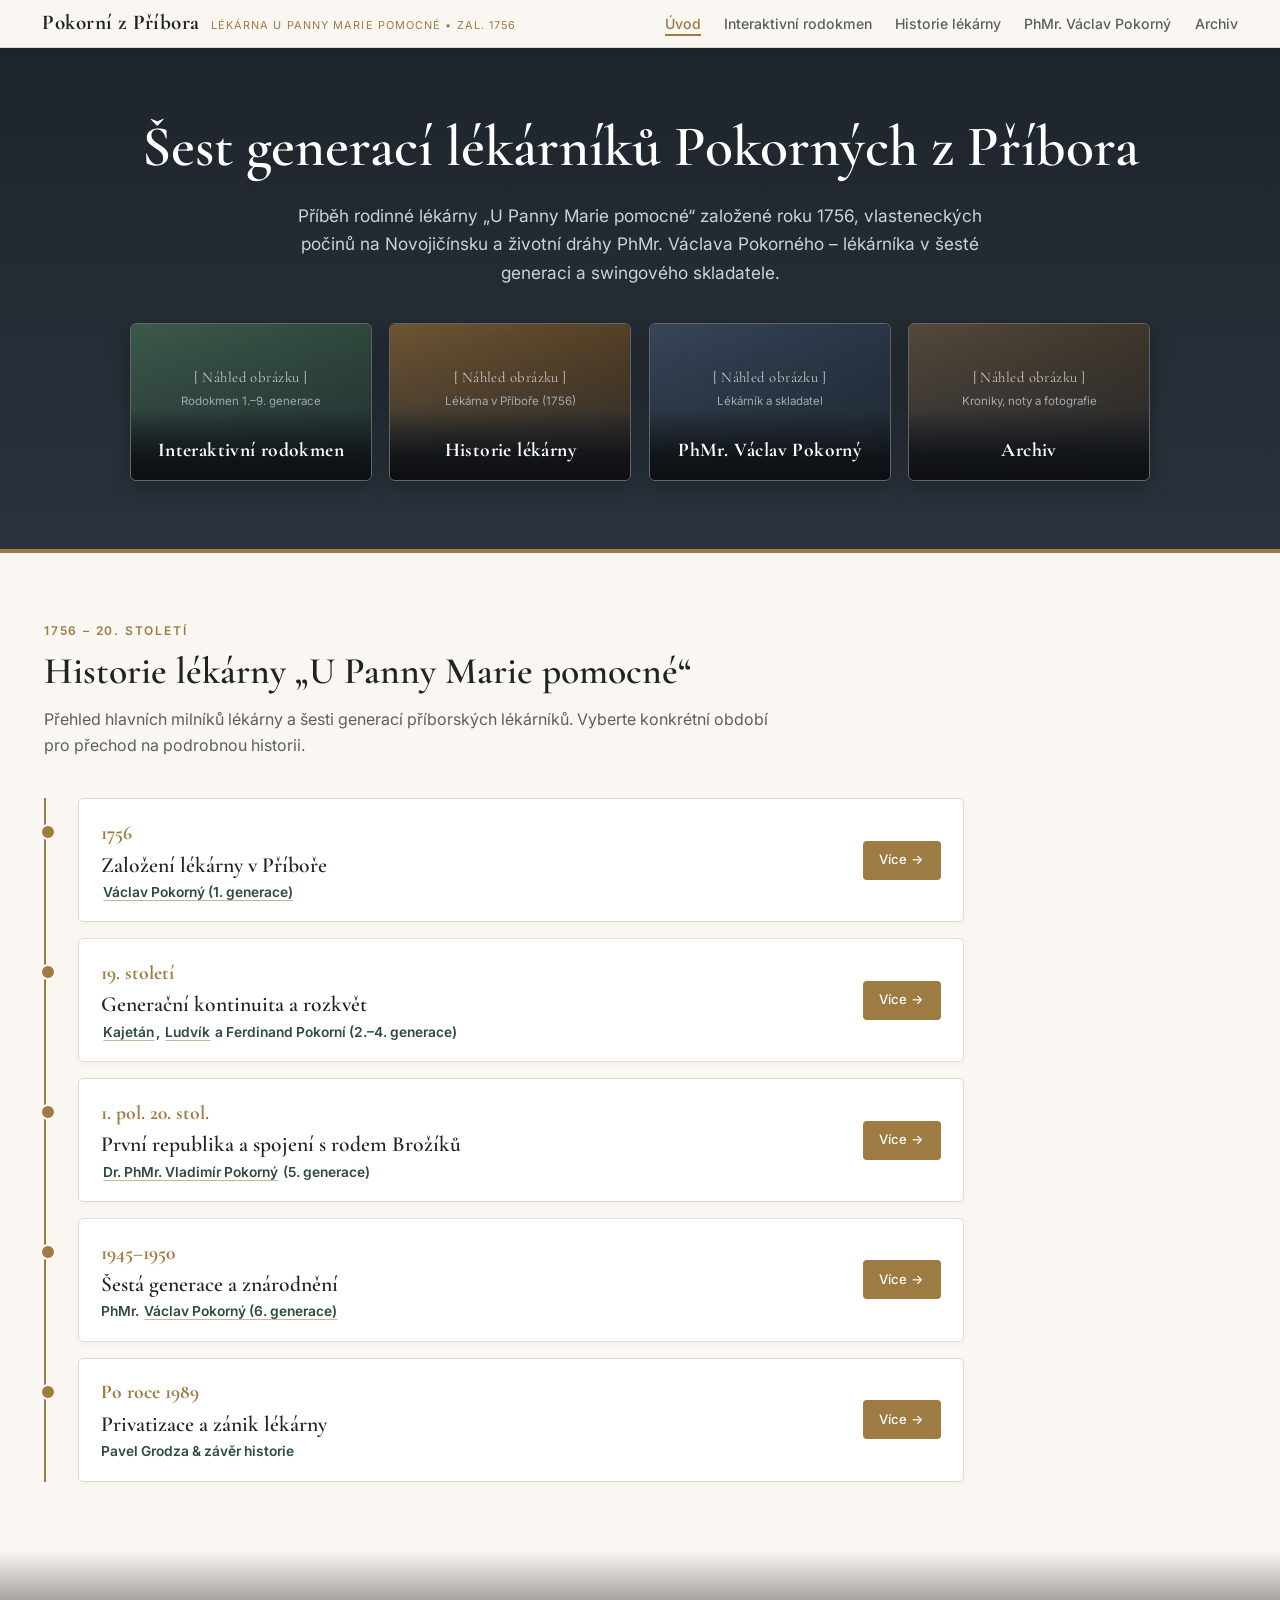
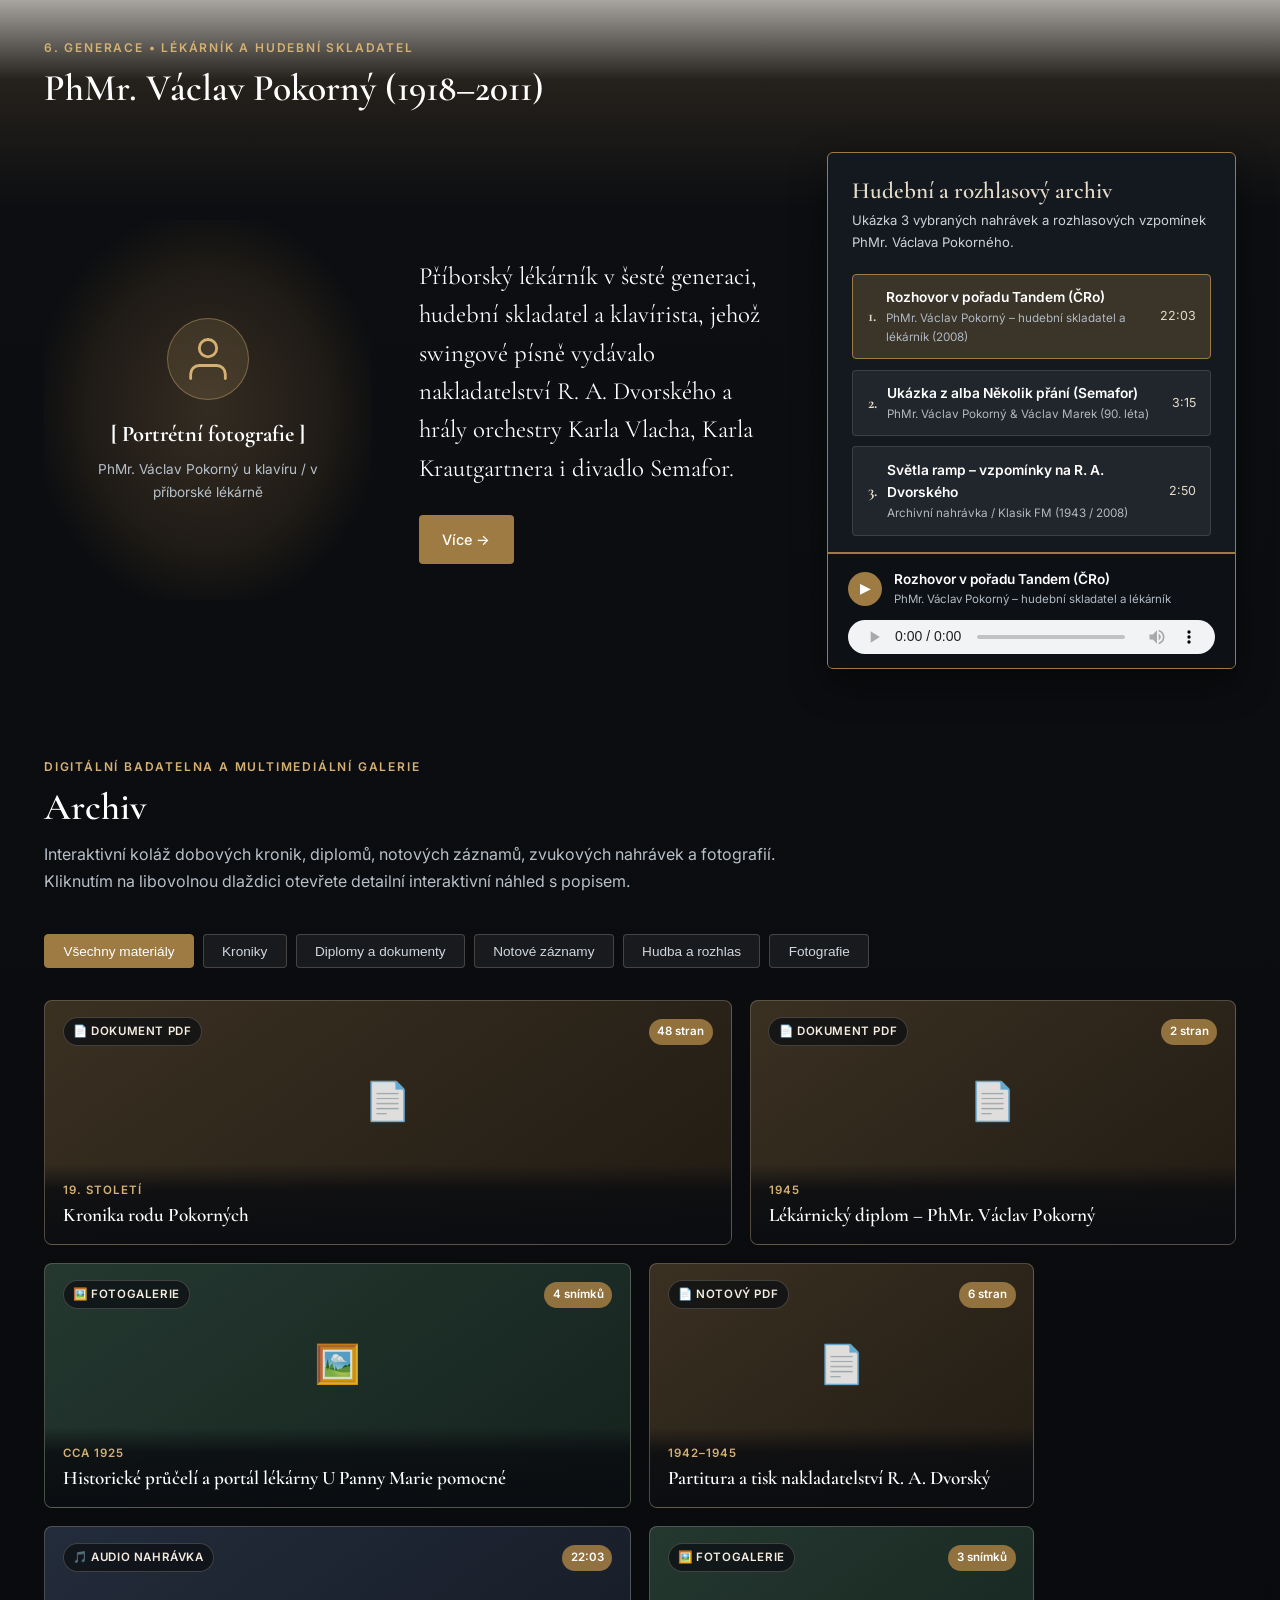
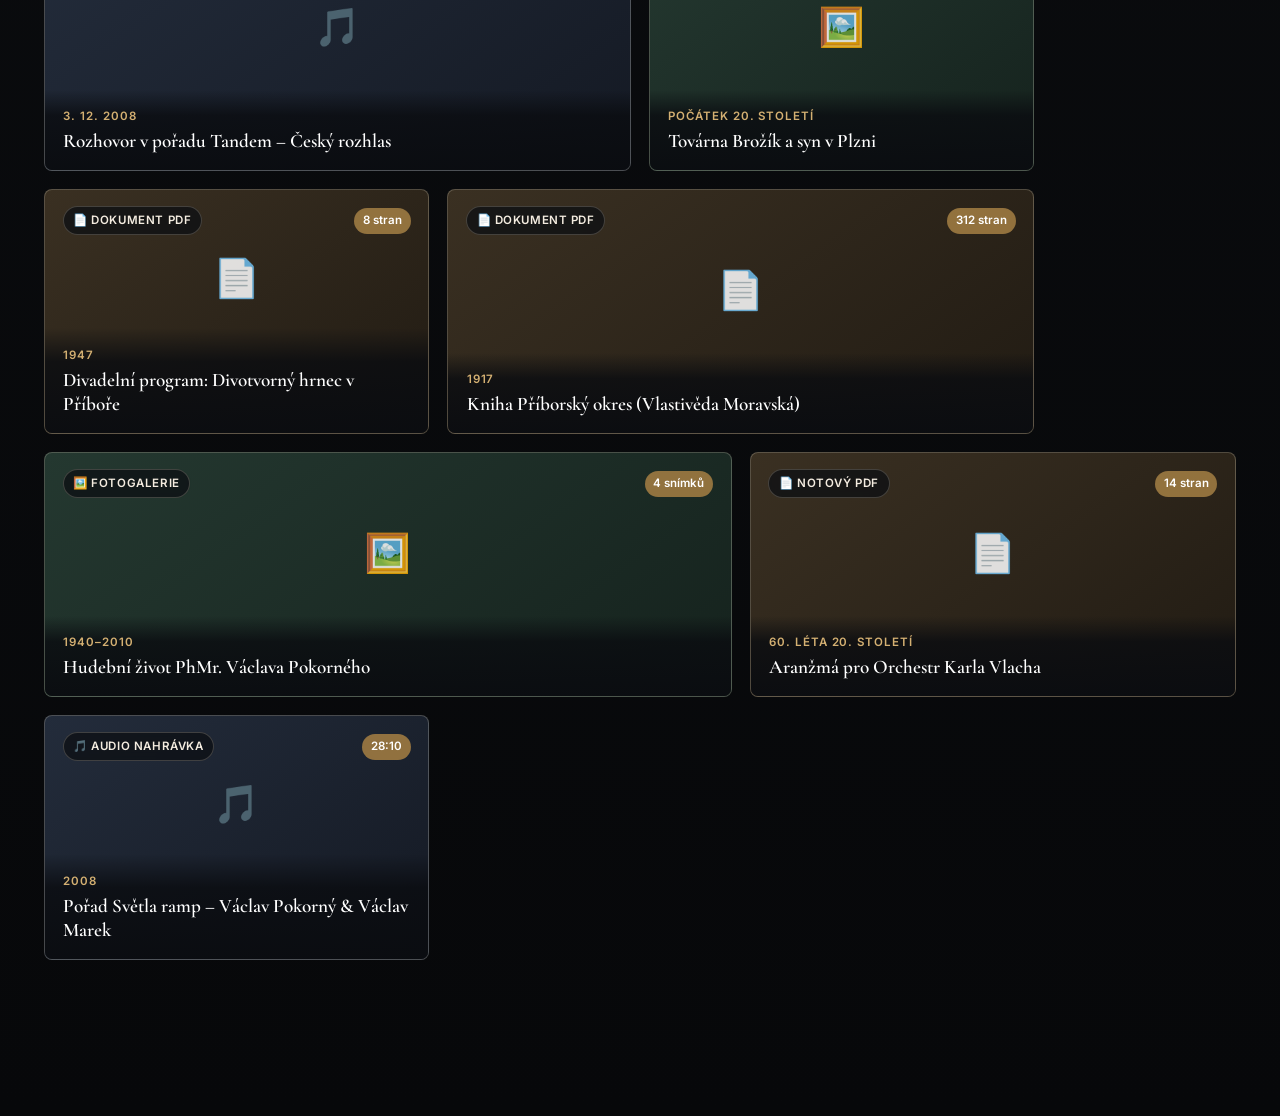
==== commit b548d6f3: "changed top bar and updated README" ====
--- a/index.html
+++ b/index.html
@@ -19,8 +19,8 @@
       </a>
       <nav>
         <ul class="nav-links">
+          <li><a href="index.html" class="active" data-cms="global.navHome">Úvod</a></li>
           <li><a href="rodokmen.html" data-cms="global.navTree">Interaktivní rodokmen</a></li>
-          <li><a href="index.html" class="active" data-cms="global.navHome">Úvod</a></li>
           <li><a href="historie-lekarny.html" data-cms="global.navPharmacy">Historie lékárny</a></li>
           <li><a href="vaclav-pokorny.html" data-cms="global.navVaclav">PhMr. Václav Pokorný</a></li>
           <li><a href="#archiv" data-cms="global.navArchive">Archiv</a></li>
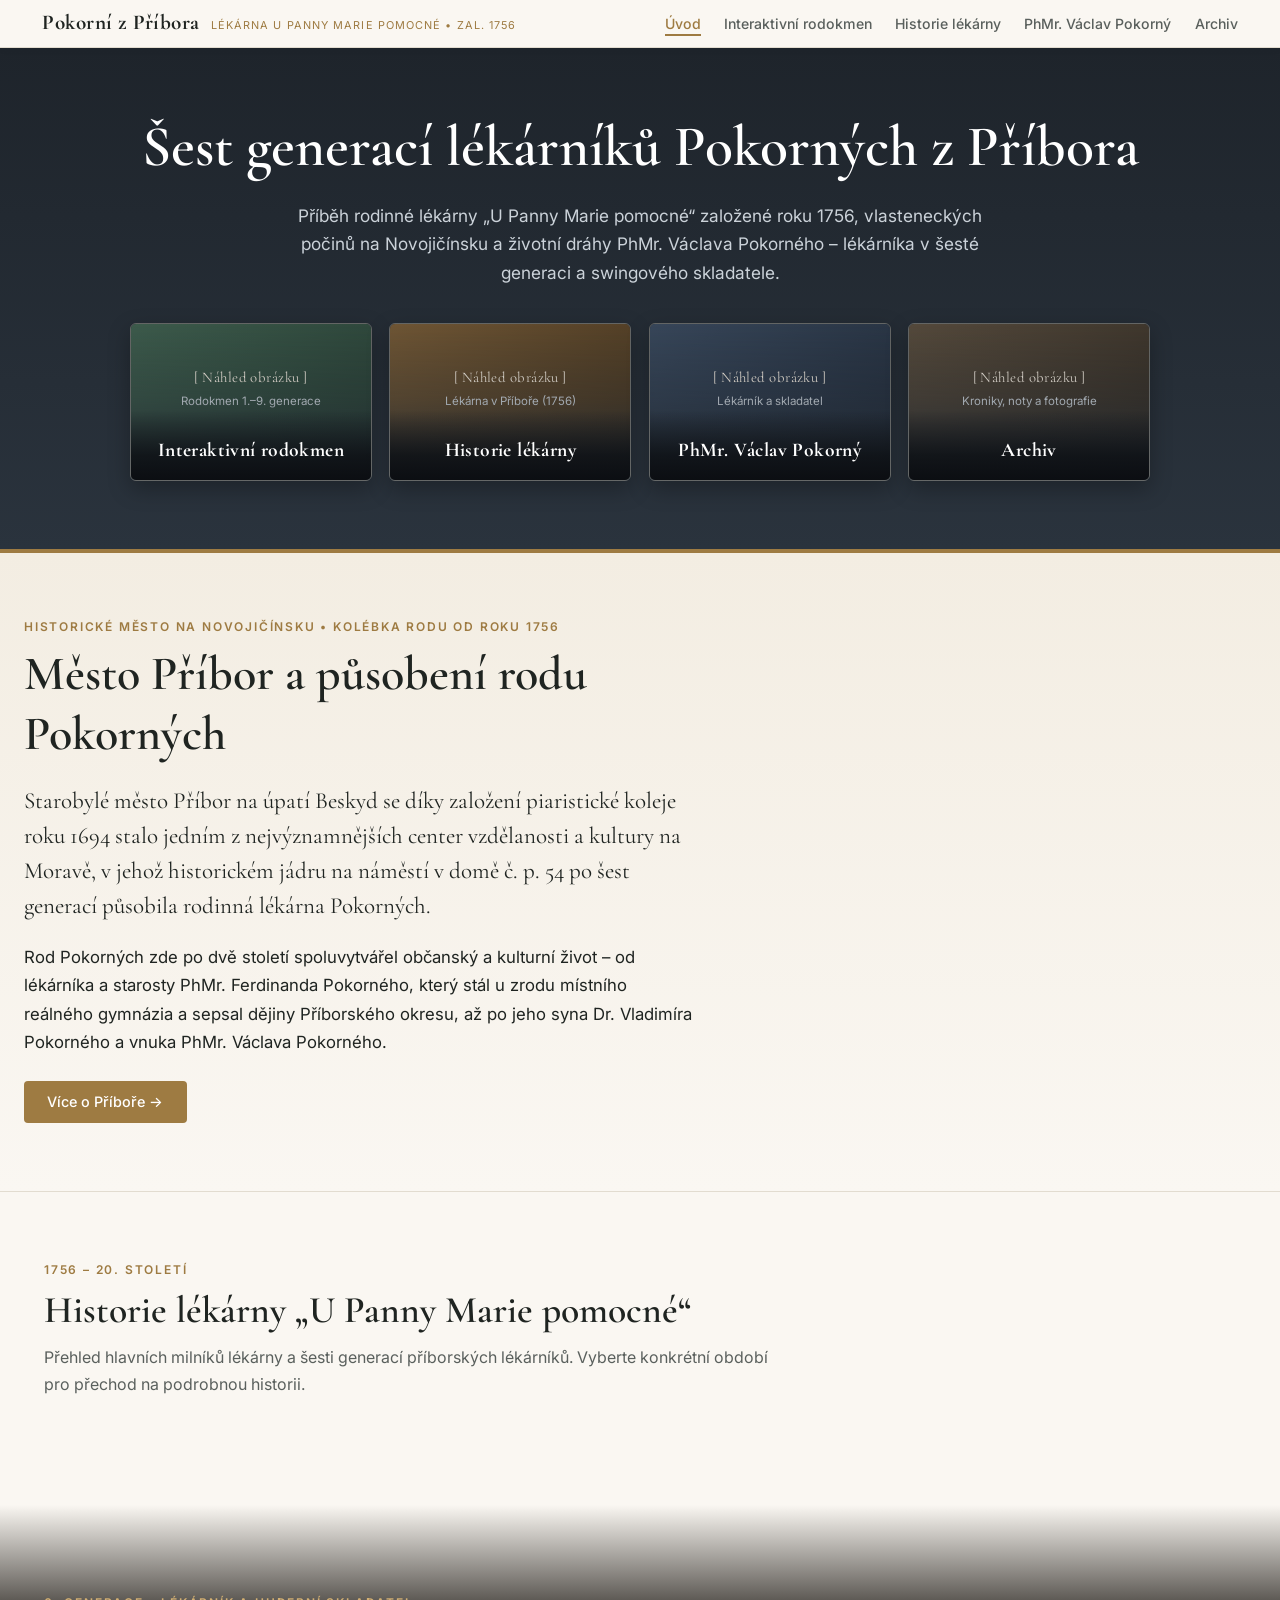
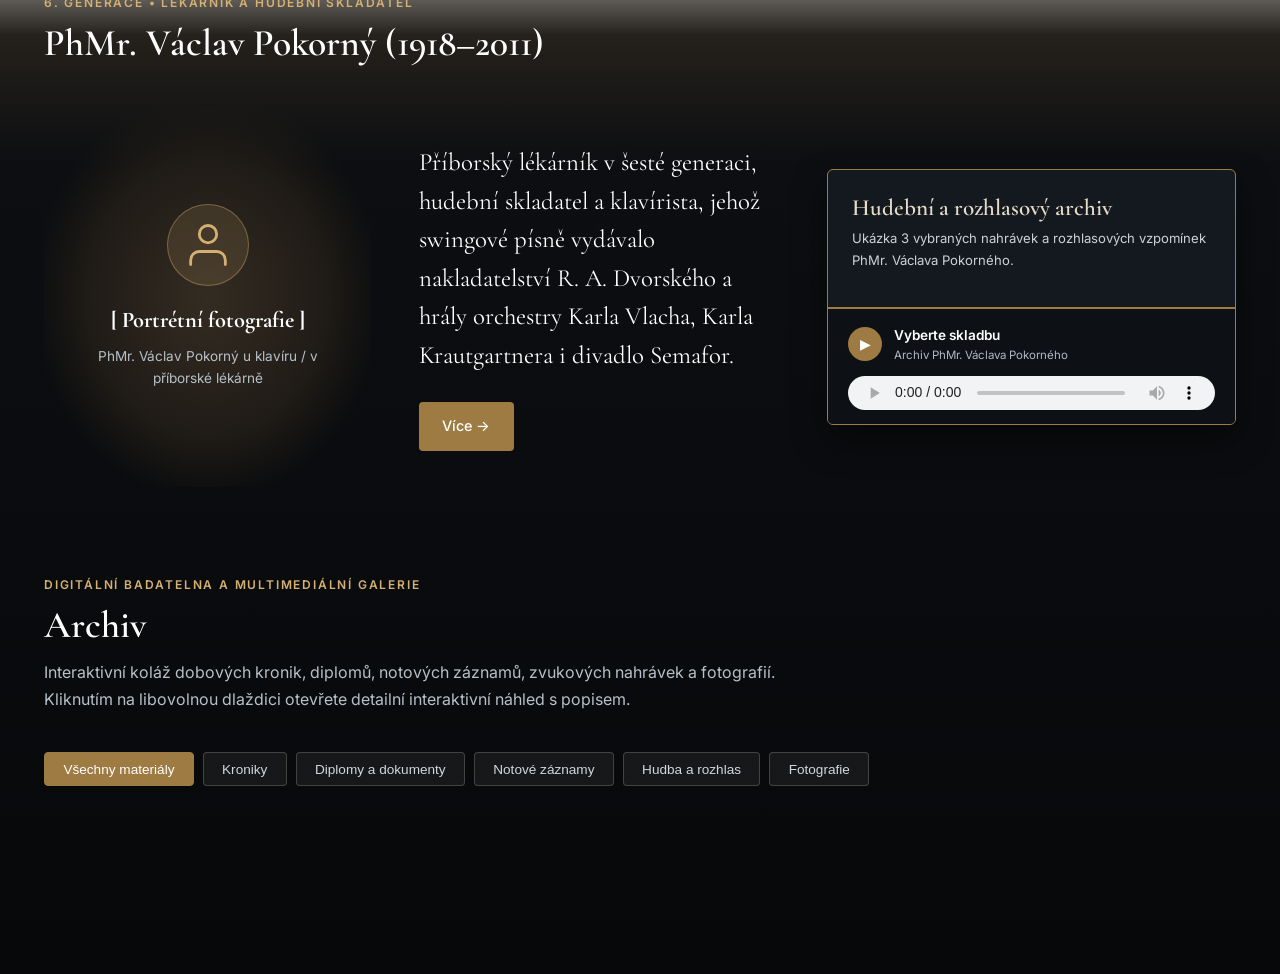
==== commit c8a9c32a: "changed cms system to an inplace page editor, various fixes and adjustments" ====
--- a/index.html
+++ b/index.html
@@ -4,6 +4,12 @@
   <meta charset="UTF-8" />
   <meta name="viewport" content="width=device-width, initial-scale=1.0" />
   <title>Rod Pokorných z Příbora | Šest generací lékárníků</title>
+  <meta name="description" content="Příběh šesti generací lékárníků Pokorných z Příbora, lékárny U Panny Marie pomocné založené roku 1756 a PhMr. Václava Pokorného – lékárníka a swingového skladatele." />
+  <meta property="og:type" content="website" />
+  <meta property="og:locale" content="cs_CZ" />
+  <meta property="og:title" content="Rod Pokorných z Příbora | Šest generací lékárníků" />
+  <meta property="og:description" content="Historie příborské lékárny U Panny Marie pomocné (1756), interaktivní rodokmen 1.–9. generace a archiv PhMr. Václava Pokorného." />
+  <link rel="icon" type="image/svg+xml" href="favicon.svg" />
   <link rel="preconnect" href="https://fonts.googleapis.com">
   <link rel="preconnect" href="https://fonts.gstatic.com" crossorigin>
   <link href="https://fonts.googleapis.com/css2?family=Cormorant+Garamond:ital,wght@0,500;0,600;0,700;1,400&family=Inter:wght@400;500;600&display=swap" rel="stylesheet">
@@ -79,6 +85,30 @@
     </div>
   </section>
 
+  <!-- Section 0: Město Příbor (Title, 2 Sentences + Více Overlay Button on Left, Clickable Picture Menu on Right) -->
+  <section id="pribor" class="vaclav-subpage-intro pribor-home-intro">
+    <div class="vaclav-top-split">
+      <div class="vaclav-floating-bio">
+        <span class="section-eyebrow" data-cms="home.priborEyebrow">Historické město na Novojičínsku • Kolébka rodu od roku 1756</span>
+        <h2 class="vaclav-main-heading" data-cms="home.priborTitle">Město Příbor a působení rodu Pokorných</h2>
+        <div id="pribor-short-bio" class="vaclav-bio-paragraphs">
+          <p class="vaclav-lead-light" data-cms-linkify="home.priborLeadParagraph">
+            Starobylé město Příbor na úpatí Beskyd se díky založení piaristické koleje roku 1694 stalo jedním z nejvýznamnějších center vzdělanosti a kultury na Moravě, v jehož historickém jádru na náměstí v domě č. p. 54 po šest generací působila rodinná lékárna Pokorných.
+          </p>
+          <p data-cms-linkify="home.priborSecondParagraph">
+            Rod Pokorných zde po dvě století spoluvytvářel občanský a kulturní život – od lékárníka a starosty PhMr. Ferdinanda Pokorného, který stál u zrodu místního reálného gymnázia a sepsal dějiny Příborského okresu, až po jeho syna Dr. Vladimíra Pokorného a vnuka PhMr. Václava Pokorného.
+          </p>
+        </div>
+        <div style="margin-top: 1.5rem;">
+          <button type="button" id="btn-pribor-more" class="btn btn-primary" data-cms="home.priborCtaLabel">Více o Příboře →</button>
+        </div>
+      </div>
+
+      <!-- Right: Clickable Framed Picture Menu about Příbor -->
+      <aside id="pribor-right-photos" class="vaclav-top-photos-stack"></aside>
+    </div>
+  </section>
+
   <!-- Section 1: Compact Pharmacy History Timeline -->
   <section id="lekarna" class="section">
     <div class="section-header">
--- a/css/styles.css
+++ b/css/styles.css
@@ -1910,10 +1910,11 @@
   border-top: 3.5px solid var(--accent-green);
   border-radius: 5px;
   box-shadow: 0 3px 10px rgba(0, 0, 0, 0.05);
-  width: 215px;
+  width: 280px;
   transition: box-shadow 0.2s ease, border-color 0.2s ease, transform 0.18s ease;
-  overflow: hidden;
+  overflow: visible;
   text-align: left;
+  position: relative;
 }
 
 .tree-person-card.branch-pharmacist {
@@ -1987,12 +1988,12 @@
 }
 
 .tree-person-quickdates {
-  font-size: 0.72rem;
+  font-size: 0.74rem;
   color: var(--text-secondary);
-  margin-top: 0.2rem;
-  white-space: nowrap;
-  overflow: hidden;
-  text-overflow: ellipsis;
+  margin-top: 0.22rem;
+  line-height: 1.35;
+  white-space: normal;
+  word-break: break-word;
 }
 
 .tree-expand-badge {
